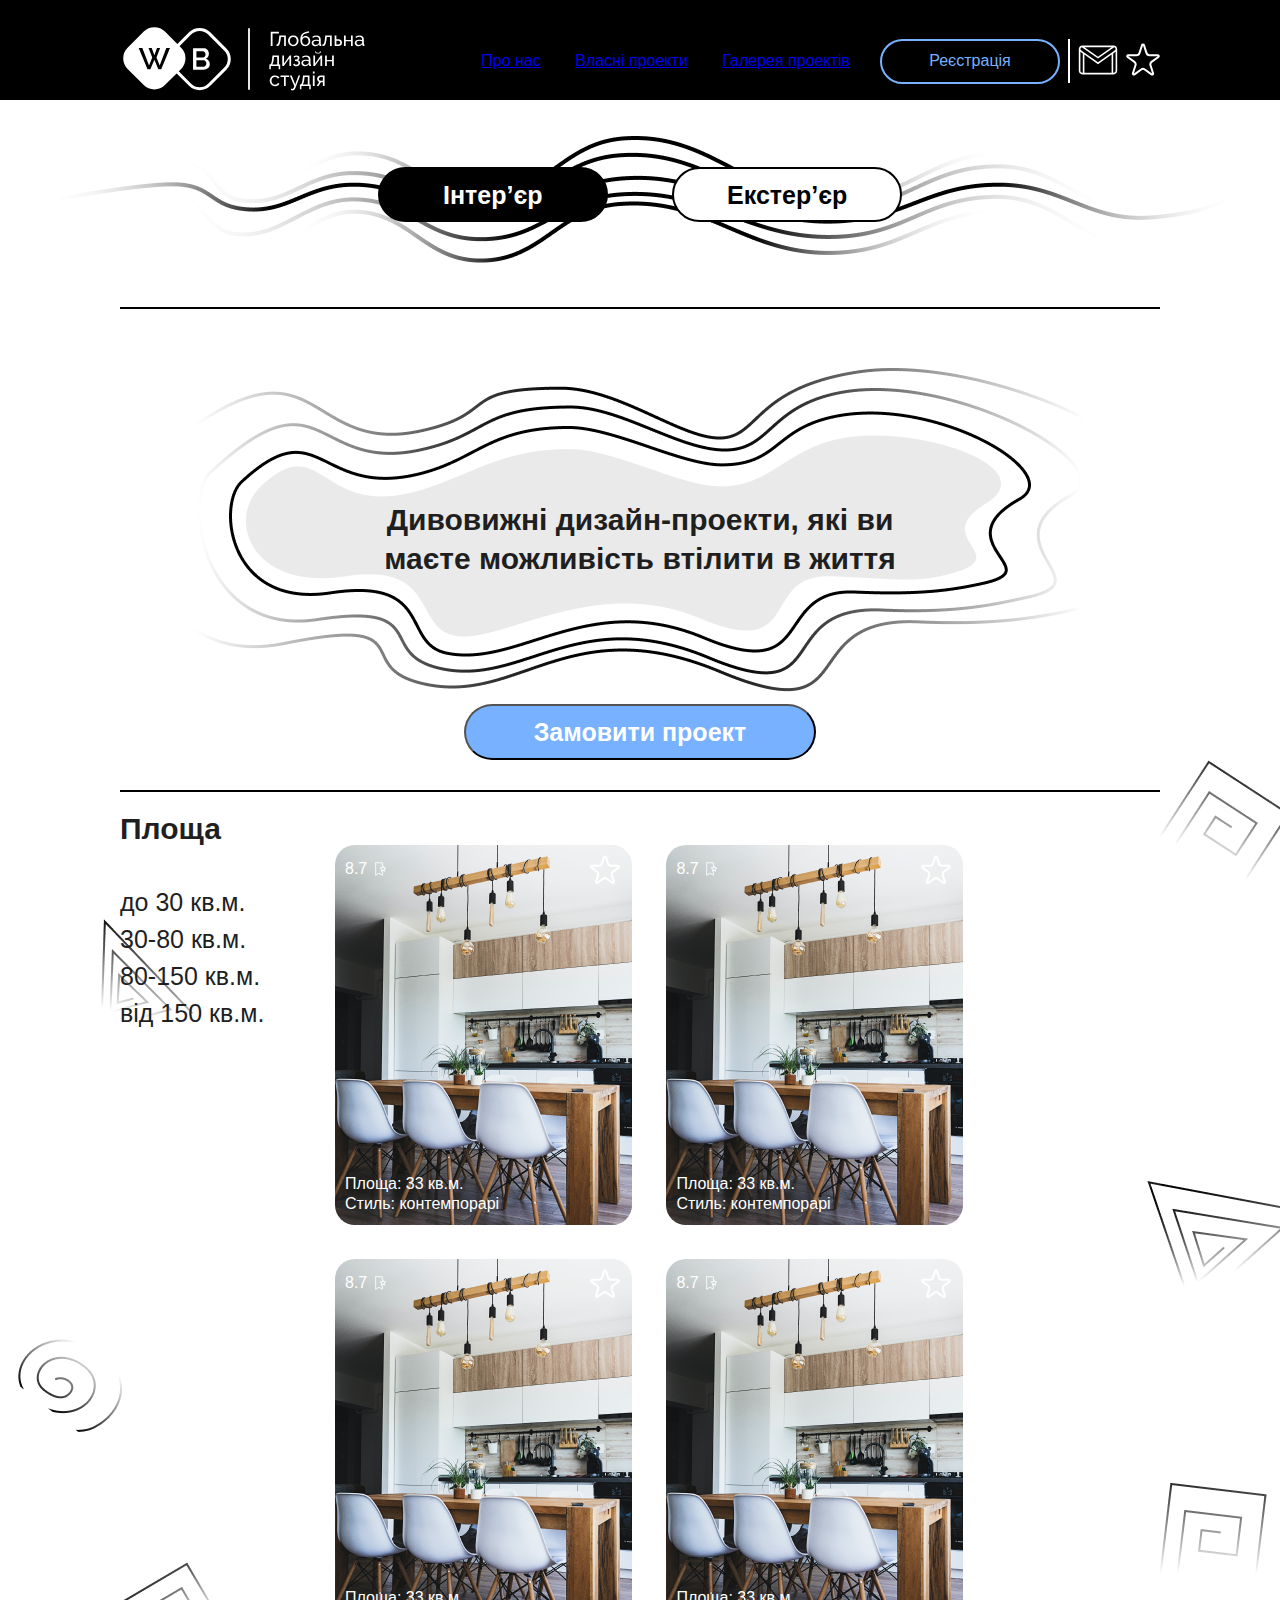
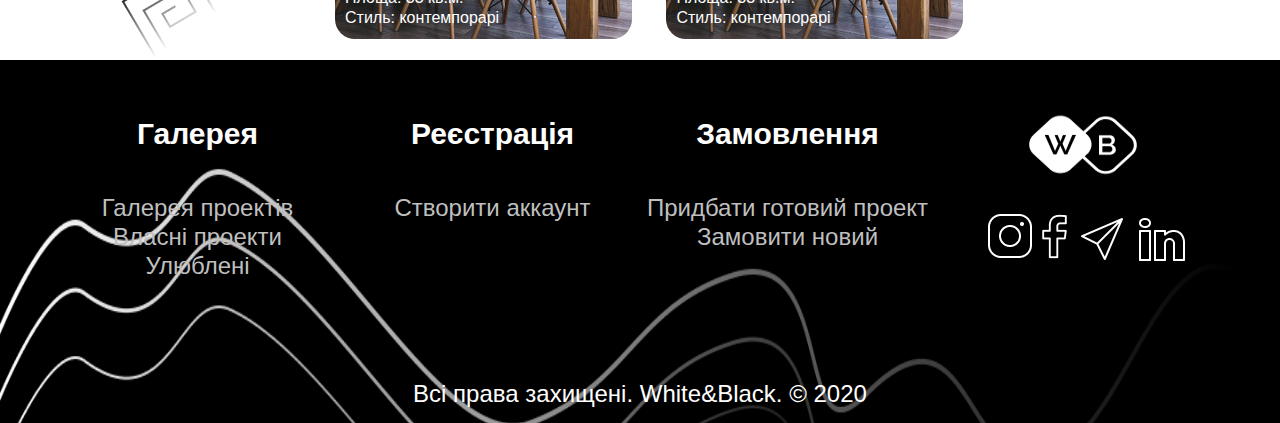
==== app/galerry.html @ f1ec6f48 "adding galerry and registration page" ====
<!DOCTYPE html>
<html lang="en">
<head>
  <meta charset="UTF-8">
  <meta name="viewport" content="width=device-width, initial-scale=1.0">
  <meta http-equiv="X-UA-Compatible" content="ie=edge">
  <title>PhotoVorot</title>
  <link href="https://fonts.googleapis.com/css?family=Fira+Sans:100,300,400,500,800&display=swap" rel="stylesheet">
  <link rel="stylesheet" href="css/style.min.css">
</head>
<body>

    
  <header class="header">

    
    <div class="header__logo">
      <svg width="263" height="76" viewBox="0 0 263 76" fill="none" xmlns="http://www.w3.org/2000/svg">
        <path d="M92.7915 43.1704C92.7915 44.0304 92.6115 44.8004 92.2515 45.4804C91.9115 46.1604 91.4415 46.7404 90.8415 47.2204C90.2615 47.6804 89.5715 48.0404 88.7715 48.3004C87.9715 48.5404 87.1215 48.6604 86.2215 48.6604H76.0515V27.3604H87.0315C87.7715 27.3604 88.4415 27.5204 89.0415 27.8404C89.6415 28.1604 90.1515 28.5804 90.5715 29.1004C90.9915 29.6004 91.3115 30.1804 91.5315 30.8404C91.7715 31.4804 91.8915 32.1304 91.8915 32.7904C91.8915 33.8304 91.6215 34.8104 91.0815 35.7304C90.5615 36.6304 89.8115 37.3004 88.8315 37.7404C90.0515 38.1004 91.0115 38.7604 91.7115 39.7204C92.4315 40.6604 92.7915 41.8104 92.7915 43.1704ZM89.3415 42.5404C89.3415 42.1004 89.2615 41.6804 89.1015 41.2804C88.9615 40.8804 88.7615 40.5304 88.5015 40.2304C88.2615 39.9304 87.9615 39.6904 87.6015 39.5104C87.2415 39.3304 86.8515 39.2404 86.4315 39.2404H79.4115V45.7504H86.2215C86.6615 45.7504 87.0715 45.6704 87.4515 45.5104C87.8315 45.3304 88.1615 45.1004 88.4415 44.8204C88.7215 44.5204 88.9415 44.1804 89.1015 43.8004C89.2615 43.4004 89.3415 42.9804 89.3415 42.5404ZM79.4115 30.2704V36.5404H85.5915C86.0115 36.5404 86.3915 36.4604 86.7315 36.3004C87.0915 36.1404 87.4015 35.9304 87.6615 35.6704C87.9415 35.3904 88.1515 35.0604 88.2915 34.6804C88.4515 34.3004 88.5315 33.8804 88.5315 33.4204C88.5315 32.5004 88.2715 31.7504 87.7515 31.1704C87.2315 30.5704 86.5715 30.2704 85.7715 30.2704H79.4115Z" fill="white"/>
        <path d="M56.9502 47.6572C51.6781 42.3852 51.6781 33.8374 56.9502 28.5654L73.0936 12.422C78.3657 7.1499 86.9134 7.14991 92.1855 12.422L108.329 28.5654C113.601 33.8374 113.601 42.3852 108.329 47.6572L92.1855 63.8006C86.9134 69.0727 78.3657 69.0727 73.0936 63.8006L56.9502 47.6572Z" stroke="white" stroke-width="3"/>
        <rect y="37.3566" width="52.8302" height="52.8302" rx="15" transform="rotate(-45 0 37.3566)" fill="white"/>
        <path d="M31.5547 27.0711H34.7347L37.3447 34.3011L39.9847 27.0711H43.1347L39.5047 36.5511L42.6847 44.3811L49.3147 26.9811H53.0047L44.2147 48.2811H41.3347L37.3747 38.7411L33.3847 48.2811H30.5047L21.7147 26.9811H25.3747L32.0347 44.3811L35.2147 36.5511L31.5547 27.0711Z" fill="black"/>
        <line opacity="0.9" x1="132" y1="68" x2="132" y2="8" stroke="white" stroke-width="2" stroke-linecap="round"/>
        <path d="M161.92 12.4H155.54V25H153.74V10.8H161.92V12.4ZM159.346 23.56C159.772 23.52 160.126 23.42 160.406 23.26C160.699 23.0867 160.939 22.7867 161.126 22.36C161.326 21.92 161.492 21.3133 161.626 20.54C161.759 19.7533 161.892 18.7333 162.026 17.48L162.346 14.56H168.846V25H167.126V15.94H163.966L163.666 18.2C163.479 19.56 163.279 20.68 163.066 21.56C162.866 22.4267 162.612 23.12 162.306 23.64C161.999 24.1467 161.632 24.5067 161.206 24.72C160.779 24.9333 160.259 25.06 159.646 25.1L159.346 23.56ZM176.281 25.2C175.494 25.2 174.774 25.0533 174.121 24.76C173.481 24.4667 172.927 24.0733 172.461 23.58C172.007 23.0867 171.654 22.5133 171.401 21.86C171.147 21.2067 171.021 20.52 171.021 19.8C171.021 19.0667 171.147 18.3733 171.401 17.72C171.667 17.0667 172.027 16.4933 172.481 16C172.947 15.5067 173.501 15.1133 174.141 14.82C174.794 14.5267 175.507 14.38 176.281 14.38C177.054 14.38 177.767 14.5267 178.421 14.82C179.074 15.1133 179.627 15.5067 180.081 16C180.547 16.4933 180.907 17.0667 181.161 17.72C181.427 18.3733 181.561 19.0667 181.561 19.8C181.561 20.52 181.434 21.2067 181.181 21.86C180.927 22.5133 180.567 23.0867 180.101 23.58C179.634 24.0733 179.074 24.4667 178.421 24.76C177.781 25.0533 177.067 25.2 176.281 25.2ZM172.821 19.82C172.821 20.3667 172.907 20.8733 173.081 21.34C173.267 21.8067 173.514 22.2133 173.821 22.56C174.141 22.9067 174.507 23.18 174.921 23.38C175.347 23.58 175.801 23.68 176.281 23.68C176.761 23.68 177.207 23.58 177.621 23.38C178.047 23.18 178.421 22.9067 178.741 22.56C179.061 22.2 179.307 21.7867 179.481 21.32C179.667 20.84 179.761 20.3267 179.761 19.78C179.761 19.2467 179.667 18.7467 179.481 18.28C179.307 17.8 179.061 17.3867 178.741 17.04C178.421 16.68 178.047 16.4 177.621 16.2C177.207 16 176.761 15.9 176.281 15.9C175.801 15.9 175.347 16.0067 174.921 16.22C174.507 16.42 174.141 16.7 173.821 17.06C173.514 17.4067 173.267 17.82 173.081 18.3C172.907 18.7667 172.821 19.2733 172.821 19.82ZM188.753 12.48C187.713 12.7467 186.893 13.2067 186.293 13.86C185.693 14.5133 185.3 15.4533 185.113 16.68C185.58 16.12 186.113 15.7 186.713 15.42C187.313 15.1267 187.96 14.98 188.653 14.98C189.32 14.98 189.933 15.1133 190.493 15.38C191.067 15.6333 191.56 15.9933 191.973 16.46C192.387 16.9267 192.707 17.48 192.933 18.12C193.173 18.7467 193.293 19.4267 193.293 20.16C193.293 20.9067 193.167 21.5933 192.913 22.22C192.673 22.8333 192.333 23.36 191.893 23.8C191.453 24.24 190.92 24.5867 190.293 24.84C189.68 25.08 188.993 25.2 188.233 25.2C186.633 25.2 185.42 24.64 184.593 23.52C183.767 22.4 183.353 20.7667 183.353 18.62C183.353 16.4467 183.8 14.74 184.693 13.5C185.6 12.2467 186.913 11.4067 188.633 10.98L191.933 10.18L192.253 11.62L188.753 12.48ZM185.153 20.04C185.153 20.5733 185.233 21.0667 185.393 21.52C185.553 21.9733 185.773 22.3667 186.053 22.7C186.347 23.0333 186.687 23.2933 187.073 23.48C187.473 23.6667 187.907 23.76 188.373 23.76C188.827 23.76 189.247 23.6733 189.633 23.5C190.02 23.3267 190.347 23.0867 190.613 22.78C190.893 22.46 191.107 22.08 191.253 21.64C191.413 21.2 191.493 20.72 191.493 20.2C191.493 19.6667 191.413 19.18 191.253 18.74C191.093 18.2867 190.873 17.9 190.593 17.58C190.313 17.26 189.973 17.0133 189.573 16.84C189.173 16.6667 188.733 16.58 188.253 16.58C187.787 16.58 187.36 16.6667 186.973 16.84C186.6 17 186.28 17.2333 186.013 17.54C185.747 17.8467 185.533 18.2133 185.373 18.64C185.227 19.0533 185.153 19.52 185.153 20.04ZM198.17 25.2C197.677 25.2 197.217 25.12 196.79 24.96C196.364 24.7867 195.99 24.5533 195.67 24.26C195.364 23.9667 195.117 23.6267 194.93 23.24C194.757 22.84 194.67 22.4067 194.67 21.94C194.67 21.46 194.777 21.0267 194.99 20.64C195.204 20.24 195.504 19.9 195.89 19.62C196.29 19.34 196.757 19.12 197.29 18.96C197.837 18.8 198.43 18.72 199.07 18.72C199.577 18.72 200.09 18.7667 200.61 18.86C201.13 18.9533 201.59 19.08 201.99 19.24V18.4C201.99 17.5467 201.75 16.88 201.27 16.4C200.79 15.9067 200.11 15.66 199.23 15.66C198.177 15.66 197.07 16.0667 195.91 16.88L195.33 15.74C196.677 14.8333 198.03 14.38 199.39 14.38C200.764 14.38 201.83 14.7467 202.59 15.48C203.364 16.2133 203.75 17.2467 203.75 18.58V22.84C203.75 23.2533 203.937 23.4667 204.31 23.48V25C204.124 25.0267 203.97 25.0467 203.85 25.06C203.73 25.0733 203.604 25.08 203.47 25.08C203.124 25.08 202.844 24.98 202.63 24.78C202.43 24.5667 202.31 24.3133 202.27 24.02L202.23 23.28C201.764 23.9067 201.17 24.3867 200.45 24.72C199.744 25.04 198.984 25.2 198.17 25.2ZM198.63 23.88C199.257 23.88 199.837 23.7667 200.37 23.54C200.917 23.3 201.33 22.9867 201.61 22.6C201.864 22.3467 201.99 22.0867 201.99 21.82V20.28C201.137 19.9467 200.25 19.78 199.33 19.78C198.45 19.78 197.73 19.9667 197.17 20.34C196.624 20.7133 196.35 21.2 196.35 21.8C196.35 22.0933 196.404 22.3667 196.51 22.62C196.63 22.8733 196.79 23.0933 196.99 23.28C197.204 23.4667 197.45 23.6133 197.73 23.72C198.01 23.8267 198.31 23.88 198.63 23.88ZM205.244 23.56C205.671 23.52 206.024 23.42 206.304 23.26C206.597 23.0867 206.837 22.7867 207.024 22.36C207.224 21.92 207.391 21.3133 207.524 20.54C207.657 19.7533 207.791 18.7333 207.924 17.48L208.244 14.56H214.744V25H213.024V15.94H209.864L209.564 18.2C209.377 19.56 209.177 20.68 208.964 21.56C208.764 22.4267 208.511 23.12 208.204 23.64C207.897 24.1467 207.531 24.5067 207.104 24.72C206.677 24.9333 206.157 25.06 205.544 25.1L205.244 23.56ZM217.659 14.56H219.379V18.16H221.359C221.813 18.16 222.253 18.2333 222.679 18.38C223.119 18.5133 223.506 18.7267 223.839 19.02C224.186 19.3 224.466 19.66 224.679 20.1C224.893 20.5267 224.999 21.0333 224.999 21.62C224.999 22.2067 224.893 22.7133 224.679 23.14C224.466 23.5667 224.186 23.92 223.839 24.2C223.506 24.4667 223.119 24.6667 222.679 24.8C222.239 24.9333 221.793 25 221.339 25H217.659V14.56ZM221.339 23.52C221.913 23.52 222.373 23.3667 222.719 23.06C223.079 22.74 223.259 22.26 223.259 21.62C223.259 20.9667 223.066 20.4733 222.679 20.14C222.306 19.8067 221.866 19.64 221.359 19.64H219.379V23.52H221.339ZM228.715 18.9H233.995V14.56H235.715V25H233.995V20.36H228.715V25H226.995V14.56H228.715V18.9ZM241.276 25.2C240.782 25.2 240.322 25.12 239.896 24.96C239.469 24.7867 239.096 24.5533 238.776 24.26C238.469 23.9667 238.222 23.6267 238.036 23.24C237.862 22.84 237.776 22.4067 237.776 21.94C237.776 21.46 237.882 21.0267 238.096 20.64C238.309 20.24 238.609 19.9 238.996 19.62C239.396 19.34 239.862 19.12 240.396 18.96C240.942 18.8 241.536 18.72 242.176 18.72C242.682 18.72 243.196 18.7667 243.716 18.86C244.236 18.9533 244.696 19.08 245.096 19.24V18.4C245.096 17.5467 244.856 16.88 244.376 16.4C243.896 15.9067 243.216 15.66 242.336 15.66C241.282 15.66 240.176 16.0667 239.016 16.88L238.436 15.74C239.782 14.8333 241.136 14.38 242.496 14.38C243.869 14.38 244.936 14.7467 245.696 15.48C246.469 16.2133 246.856 17.2467 246.856 18.58V22.84C246.856 23.2533 247.042 23.4667 247.416 23.48V25C247.229 25.0267 247.076 25.0467 246.956 25.06C246.836 25.0733 246.709 25.08 246.576 25.08C246.229 25.08 245.949 24.98 245.736 24.78C245.536 24.5667 245.416 24.3133 245.376 24.02L245.336 23.28C244.869 23.9067 244.276 24.3867 243.556 24.72C242.849 25.04 242.089 25.2 241.276 25.2ZM241.736 23.88C242.362 23.88 242.942 23.7667 243.476 23.54C244.022 23.3 244.436 22.9867 244.716 22.6C244.969 22.3467 245.096 22.0867 245.096 21.82V20.28C244.242 19.9467 243.356 19.78 242.436 19.78C241.556 19.78 240.836 19.9667 240.276 20.34C239.729 20.7133 239.456 21.2 239.456 21.8C239.456 22.0933 239.509 22.3667 239.616 22.62C239.736 22.8733 239.896 23.0933 240.096 23.28C240.309 23.4667 240.556 23.6133 240.836 23.72C241.116 23.8267 241.416 23.88 241.736 23.88ZM152.36 43.48H152.96C153.28 43.4 153.547 43.2533 153.76 43.04C153.987 42.8267 154.18 42.5 154.34 42.06C154.5 41.6067 154.64 41.0133 154.76 40.28C154.88 39.5333 155 38.6 155.12 37.48L155.44 34.56H161.94V43.48H163.18V48.28H161.66V45H153.82V48.28H152.36V43.48ZM160.22 43.48V35.94H157.06L156.76 38.2C156.573 39.64 156.36 40.78 156.12 41.62C155.893 42.4467 155.613 43.0667 155.28 43.48H160.22ZM167.016 42.52L172.696 34.56H174.116V45H172.396V37.2L166.816 45H165.296V34.56H167.016V42.52ZM176.434 35.64C177.207 34.8 178.2 34.38 179.414 34.38C180.334 34.38 181.074 34.6133 181.634 35.08C182.194 35.5333 182.474 36.1467 182.474 36.92C182.474 37.5333 182.307 38.0533 181.974 38.48C181.654 38.8933 181.214 39.1333 180.654 39.2C181.414 39.2933 182.007 39.5867 182.434 40.08C182.874 40.56 183.094 41.18 183.094 41.94C183.094 42.42 183 42.86 182.814 43.26C182.64 43.66 182.387 44.0067 182.054 44.3C181.72 44.58 181.32 44.8 180.854 44.96C180.4 45.12 179.894 45.2 179.334 45.2C178 45.2 176.927 44.6933 176.114 43.68L177.054 42.46C177.36 42.8867 177.7 43.2 178.074 43.4C178.447 43.5867 178.887 43.68 179.394 43.68C180.034 43.68 180.527 43.5333 180.874 43.24C181.22 42.9333 181.394 42.5 181.394 41.94C181.394 41.3 181.167 40.8133 180.714 40.48C180.26 40.1333 179.6 39.96 178.734 39.96H178.034V38.62H178.734C179.387 38.62 179.9 38.48 180.274 38.2C180.66 37.92 180.854 37.54 180.854 37.06C180.854 36.66 180.714 36.3467 180.434 36.12C180.154 35.88 179.774 35.76 179.294 35.76C178.6 35.76 177.934 36.0533 177.294 36.64L176.434 35.64ZM187.897 45.2C187.404 45.2 186.944 45.12 186.517 44.96C186.09 44.7867 185.717 44.5533 185.397 44.26C185.09 43.9667 184.844 43.6267 184.657 43.24C184.484 42.84 184.397 42.4067 184.397 41.94C184.397 41.46 184.504 41.0267 184.717 40.64C184.93 40.24 185.23 39.9 185.617 39.62C186.017 39.34 186.484 39.12 187.017 38.96C187.564 38.8 188.157 38.72 188.797 38.72C189.304 38.72 189.817 38.7667 190.337 38.86C190.857 38.9533 191.317 39.08 191.717 39.24V38.4C191.717 37.5467 191.477 36.88 190.997 36.4C190.517 35.9067 189.837 35.66 188.957 35.66C187.904 35.66 186.797 36.0667 185.637 36.88L185.057 35.74C186.404 34.8333 187.757 34.38 189.117 34.38C190.49 34.38 191.557 34.7467 192.317 35.48C193.09 36.2133 193.477 37.2467 193.477 38.58V42.84C193.477 43.2533 193.664 43.4667 194.037 43.48V45C193.85 45.0267 193.697 45.0467 193.577 45.06C193.457 45.0733 193.33 45.08 193.197 45.08C192.85 45.08 192.57 44.98 192.357 44.78C192.157 44.5667 192.037 44.3133 191.997 44.02L191.957 43.28C191.49 43.9067 190.897 44.3867 190.177 44.72C189.47 45.04 188.71 45.2 187.897 45.2ZM188.357 43.88C188.984 43.88 189.564 43.7667 190.097 43.54C190.644 43.3 191.057 42.9867 191.337 42.6C191.59 42.3467 191.717 42.0867 191.717 41.82V40.28C190.864 39.9467 189.977 39.78 189.057 39.78C188.177 39.78 187.457 39.9667 186.897 40.34C186.35 40.7133 186.077 41.2 186.077 41.8C186.077 42.0933 186.13 42.3667 186.237 42.62C186.357 42.8733 186.517 43.0933 186.717 43.28C186.93 43.4667 187.177 43.6133 187.457 43.72C187.737 43.8267 188.037 43.88 188.357 43.88ZM204.051 30.4C203.997 31.1467 203.697 31.7067 203.151 32.08C202.604 32.44 201.884 32.62 200.991 32.62C200.097 32.62 199.377 32.44 198.831 32.08C198.284 31.7067 197.984 31.1467 197.931 30.4H198.991C199.017 30.9467 199.204 31.3133 199.551 31.5C199.911 31.6733 200.391 31.76 200.991 31.76C201.591 31.76 202.064 31.6733 202.411 31.5C202.771 31.3133 202.964 30.9467 202.991 30.4H204.051ZM198.071 42.52L203.751 34.56H205.171V45H203.451V37.2L197.871 45H196.351V34.56H198.071V42.52ZM209.809 38.9H215.089V34.56H216.809V45H215.089V40.36H209.809V45H208.089V34.56H209.809V38.9ZM152.72 59.76C152.72 59.0267 152.847 58.3333 153.1 57.68C153.353 57.0267 153.713 56.46 154.18 55.98C154.647 55.4867 155.2 55.1 155.84 54.82C156.493 54.5267 157.22 54.38 158.02 54.38C159.06 54.38 159.953 54.6133 160.7 55.08C161.46 55.5333 162.033 56.1467 162.42 56.92L160.7 57.46C160.433 56.9667 160.06 56.5867 159.58 56.32C159.1 56.04 158.567 55.9 157.98 55.9C157.5 55.9 157.047 56 156.62 56.2C156.193 56.3867 155.827 56.6533 155.52 57C155.213 57.3467 154.967 57.7533 154.78 58.22C154.607 58.6867 154.52 59.2 154.52 59.76C154.52 60.3067 154.613 60.82 154.8 61.3C154.987 61.78 155.233 62.2 155.54 62.56C155.86 62.9067 156.227 63.18 156.64 63.38C157.067 63.58 157.52 63.68 158 63.68C158.307 63.68 158.607 63.64 158.9 63.56C159.207 63.4667 159.48 63.3467 159.72 63.2C159.973 63.0533 160.193 62.8867 160.38 62.7C160.567 62.5 160.7 62.2867 160.78 62.06L162.5 62.58C162.34 62.9667 162.113 63.32 161.82 63.64C161.54 63.96 161.207 64.2333 160.82 64.46C160.433 64.6867 160 64.8667 159.52 65C159.053 65.1333 158.56 65.2 158.04 65.2C157.253 65.2 156.533 65.0533 155.88 64.76C155.227 64.4667 154.667 64.0733 154.2 63.58C153.733 63.0867 153.367 62.5133 153.1 61.86C152.847 61.1933 152.72 60.4933 152.72 59.76ZM168.714 65H166.994V56.08H163.494V54.56H172.214V56.08H168.714V65ZM174.025 67.38C174.252 67.58 174.472 67.72 174.685 67.8C174.912 67.88 175.145 67.92 175.385 67.92C175.732 67.92 176.058 67.7067 176.365 67.28C176.672 66.8533 176.978 66.0933 177.285 65L172.865 54.56H174.685L178.245 63.42L181.485 54.56H183.165L178.605 66.44C178.378 67.0267 178.152 67.5133 177.925 67.9C177.712 68.2867 177.478 68.5933 177.225 68.82C176.985 69.06 176.725 69.2267 176.445 69.32C176.165 69.4133 175.858 69.46 175.525 69.46C175.178 69.46 174.885 69.42 174.645 69.34C174.418 69.26 174.212 69.12 174.025 68.92V67.38ZM182.926 63.48H183.526C183.846 63.4 184.113 63.2533 184.326 63.04C184.553 62.8267 184.746 62.5 184.906 62.06C185.066 61.6067 185.206 61.0133 185.326 60.28C185.446 59.5333 185.566 58.6 185.686 57.48L186.006 54.56H192.506V63.48H193.746V68.28H192.226V65H184.386V68.28H182.926V63.48ZM190.786 63.48V55.94H187.626L187.326 58.2C187.14 59.64 186.926 60.78 186.686 61.62C186.46 62.4467 186.18 63.0667 185.846 63.48H190.786ZM195.862 65V54.56H197.622V65H195.862ZM195.862 52.6V50.4H197.622V52.6H195.862ZM202.19 60.92C201.603 60.7067 201.117 60.3533 200.73 59.86C200.343 59.3667 200.15 58.72 200.15 57.92C200.15 57.4267 200.237 56.9733 200.41 56.56C200.597 56.1467 200.85 55.7933 201.17 55.5C201.49 55.1933 201.863 54.96 202.29 54.8C202.717 54.64 203.183 54.56 203.69 54.56H207.59V65H205.87V61.22H203.89L201.61 65H199.61L202.19 60.92ZM205.87 59.7V56.08H203.79C203.563 56.08 203.337 56.12 203.11 56.2C202.883 56.28 202.677 56.4 202.49 56.56C202.317 56.72 202.17 56.9133 202.05 57.14C201.943 57.3667 201.89 57.6267 201.89 57.92C201.89 58.48 202.07 58.92 202.43 59.24C202.79 59.5467 203.21 59.7 203.69 59.7H205.87Z" fill="white"/>
        </svg>  
    </div>

    <div class="header__links">

      <ul class="header__links-ul">
        <a class="header__links-li" href='index.html'>Про нас</a>
        <a class="header__links-li" href='registration.html'>Власні проекти</a>
        <a class="header__links-li" href='galerry.html'>Галерея проектів</a>
      </ul>

      <button class="header__links-button">Реєстрація</button>

      <div class="header__links-splash"></div>

      <div class="header__links-send">
        <svg width="40" height="30" viewBox="0 0 40 30" fill="none" xmlns="http://www.w3.org/2000/svg">
          <path d="M4.39999 0.600006C2.42499 0.600006 0.809363 2.21251 0.799988 4.18751C0.799988 4.18751 0.799988 4.19063 0.799988 4.19376C0.799988 4.19688 0.799988 4.19688 0.799988 4.20001V25.8C0.799988 27.7781 2.42186 29.4 4.39999 29.4H35.6C37.5781 29.4 39.2 27.7781 39.2 25.8V4.20001C39.2 4.19688 39.2 4.19688 39.2 4.19376C39.2 4.19063 39.2 4.18751 39.2 4.18751C39.1906 2.21251 37.575 0.600006 35.6 0.600006H4.39999ZM6.48124 2.20001H33.5219L20 11.625L6.48124 2.20001ZM3.81874 2.29376L20 13.575L36.1844 2.29376C37.0031 2.54063 37.5937 3.28438 37.6 4.19063C37.5969 4.35938 37.425 4.69688 37.175 4.96876C36.9219 5.24376 36.675 5.41563 36.675 5.41563L36.6719 5.42188L20 17.2219L3.32811 5.42188L3.32499 5.41563C3.32499 5.41563 3.07811 5.24376 2.82499 4.96876C2.57499 4.69688 2.40311 4.35938 2.39999 4.19063C2.40624 3.28438 2.99686 2.54063 3.81874 2.29376ZM2.39999 6.72188L2.40624 6.72813L2.41249 6.73126V6.73438L4.79999 8.42188V27.8H4.39999C3.28749 27.8 2.39999 26.9125 2.39999 25.8V6.72188ZM37.6 6.72188V25.8C37.6 26.9125 36.7125 27.8 35.6 27.8H35.2V8.42188L37.5875 6.73438V6.73126L37.6 6.72188ZM6.39999 9.55313L20 19.1781L33.6 9.55313V27.8H6.39999V9.55313Z" fill="white"/>
          </svg>          
      </div>
      <div class="header__links-star">
        <svg width="34" height="33" viewBox="0 0 34 33" fill="none" xmlns="http://www.w3.org/2000/svg">
          <path d="M16.0489 2.16311C16.3483 1.24181 17.6517 1.2418 17.9511 2.16312L20.5392 10.1287C20.9408 11.3647 22.0927 12.2016 23.3924 12.2016H31.7679C32.7366 12.2016 33.1394 13.4412 32.3557 14.0106L25.5798 18.9336C24.5283 19.6976 24.0883 21.0517 24.4899 22.2877L27.0781 30.2533C27.3775 31.1746 26.323 31.9407 25.5393 31.3713L18.7634 26.4483C17.7119 25.6844 16.2881 25.6844 15.2366 26.4483L8.46073 31.3713C7.67702 31.9407 6.62254 31.1746 6.92189 30.2533L9.51006 22.2877C9.91168 21.0517 9.47171 19.6976 8.42025 18.9336L1.64433 14.0106C0.860627 13.4412 1.26339 12.2016 2.23212 12.2016H10.6076C11.9073 12.2016 13.0592 11.3647 13.4608 10.1287L16.0489 2.16311Z" stroke="white" stroke-width="2"/>
          </svg>
          
      </div>
    </div>

  </header>

<div class="main asd">

    <div class="buttons">

        <div class="buttons-cover">
            <button class="buttons-inter">Інтер’єр</button>

            <button class="buttons-exter">Екстер’єр</button>

            <div class="buttons-cover__border"></div>
        </div>
    </div>

    <div class="title">
        <div class="title-cover">
            <div class="title-cover-text">Дивовижні дизайн-проекти, які ви маєте можливість втілити в життя</div>
        </div>
        <button class="title-button">Замовити проект</button>

        <div class="title-border"></div>
    </div>

    <div class="galerry__view">

        <div class="galerry__view-filtres">

            <div class="galerry__view-filtres-title">Площа</div>

            <div class="galerry__view-filtres-items">
                <div class="galerry__view-filtres-items-item"> до 30 кв.м.</div>
                <div class="galerry__view-filtres-items-item">30-80 кв.м.</div>
                <div class="galerry__view-filtres-items-item">80-150 кв.м.</div>
                <div class="galerry__view-filtres-items-item">вiд 150 кв.м.</div>
            </div>
        </div>


        <div class="galerry__view-projects">
            <div class="galerry__view-projects__items">

                <div class="galerry__view-projects-item">

                    <div class="item-star">8.7</div>
                    <div class="item-save"><svg width="11" height="14" viewBox="0 0 11 14" fill="none" xmlns="http://www.w3.org/2000/svg">
                        <path d="M0.639985 0.559998C0.484673 0.559998 0.359985 0.685779 0.359985 0.839998V13.16C0.359985 13.2606 0.413579 13.3525 0.501079 13.4028C0.587485 13.4531 0.694673 13.452 0.781079 13.4017L3.99999 11.5248L7.21889 13.4017C7.26264 13.4269 7.31077 13.44 7.35999 13.44C7.40811 13.44 7.45624 13.428 7.49889 13.4028C7.58639 13.3525 7.63999 13.2606 7.63999 13.16V9.28703L7.07999 9.64468V12.6722L4.14108 10.9583C4.09733 10.9331 4.0492 10.92 3.99999 10.92C3.95077 10.92 3.90264 10.9331 3.85889 10.9583L0.919985 12.6722V1.12H7.07999V3.69687L7.17733 3.44312L7.26155 3.3589C7.3228 3.29765 7.45733 3.18172 7.64108 3.11281V0.839998C7.64108 0.685779 7.5153 0.559998 7.36108 0.559998H0.639985ZM7.93749 3.61484C7.82592 3.61484 7.71327 3.69906 7.65749 3.75484L6.98483 5.51906L5.10905 5.63062C4.99749 5.63062 4.88592 5.71484 4.85749 5.8264C4.82905 5.93906 4.85749 6.07906 4.96905 6.13484L6.39749 7.31062L5.92061 9.13062C5.89327 9.24328 5.94905 9.38328 6.03327 9.43906C6.08905 9.4675 6.14483 9.49484 6.20061 9.49484C6.25749 9.49484 6.31436 9.4675 6.36905 9.43906L7.93749 8.43062L9.50483 9.4664C9.58905 9.55062 9.72905 9.52328 9.81327 9.4664C9.92483 9.38328 9.95327 9.27062 9.92483 9.15906L9.44905 7.33906L10.9048 6.16328C10.989 6.07906 11.0175 5.9664 10.989 5.85484C10.9617 5.74328 10.849 5.65906 10.7375 5.65906L8.86061 5.5464L8.18905 3.78328C8.1617 3.69906 8.04905 3.61484 7.93749 3.61484ZM7.93749 4.67906L8.38483 5.93906C8.4417 6.02328 8.52592 6.1064 8.63749 6.1064L9.9817 6.19062L8.94483 7.03062C8.8617 7.0875 8.83327 7.19906 8.8617 7.31062L9.19748 8.59906L8.07749 7.87062C8.04905 7.84328 7.99327 7.81484 7.93749 7.81484C7.8817 7.81484 7.82592 7.84328 7.77014 7.84328L6.65014 8.57062L6.98592 7.28328C7.01327 7.19906 6.98592 7.05906 6.9017 7.00328L5.86592 6.16328L7.21014 6.1064C7.3217 6.07906 7.40592 6.02328 7.4617 5.91062L7.93749 4.67906Z" fill="white" stroke="white" stroke-width="0.3" stroke-linecap="round"/>
                        </svg>
                        </div>

                    <div class="item-favourite">
                        <svg width="30" height="29" viewBox="0 0 30 29" fill="none" xmlns="http://www.w3.org/2000/svg">
                            <path d="M14.0489 2.16312C14.3483 1.24181 15.6517 1.24181 15.9511 2.16312L18.0902 8.74671C18.4918 9.98278 19.6437 10.8197 20.9434 10.8197H27.8658C28.8345 10.8197 29.2373 12.0593 28.4535 12.6287L22.8532 16.6976C21.8018 17.4615 21.3618 18.8156 21.7634 20.0517L23.9025 26.6353C24.2019 27.5566 23.1474 28.3227 22.3637 27.7533L16.7634 23.6844C15.7119 22.9205 14.2881 22.9205 13.2366 23.6844L7.6363 27.7533C6.85259 28.3227 5.79811 27.5566 6.09746 26.6353L8.2366 20.0517C8.63823 18.8156 8.19825 17.4615 7.14679 16.6976L1.54645 12.6287C0.762739 12.0593 1.16551 10.8197 2.13424 10.8197H9.05664C10.3563 10.8197 11.5082 9.98278 11.9098 8.74671L14.0489 2.16312Z" stroke="white" stroke-width="2"/>
                            </svg>
                            
                    </div>

                    <div class="item-square">Площа: 33 кв.м.</div>
                    <div class="item-style">Стиль: контемпорарі</div>
                    <img src="./img/galerry/project-photo-1.png" alt="">

                </div>

                <div class="galerry__view-projects-item">

                    <div class="item-star">8.7</div>
                    <div class="item-save"><svg width="11" height="14" viewBox="0 0 11 14" fill="none" xmlns="http://www.w3.org/2000/svg">
                        <path d="M0.639985 0.559998C0.484673 0.559998 0.359985 0.685779 0.359985 0.839998V13.16C0.359985 13.2606 0.413579 13.3525 0.501079 13.4028C0.587485 13.4531 0.694673 13.452 0.781079 13.4017L3.99999 11.5248L7.21889 13.4017C7.26264 13.4269 7.31077 13.44 7.35999 13.44C7.40811 13.44 7.45624 13.428 7.49889 13.4028C7.58639 13.3525 7.63999 13.2606 7.63999 13.16V9.28703L7.07999 9.64468V12.6722L4.14108 10.9583C4.09733 10.9331 4.0492 10.92 3.99999 10.92C3.95077 10.92 3.90264 10.9331 3.85889 10.9583L0.919985 12.6722V1.12H7.07999V3.69687L7.17733 3.44312L7.26155 3.3589C7.3228 3.29765 7.45733 3.18172 7.64108 3.11281V0.839998C7.64108 0.685779 7.5153 0.559998 7.36108 0.559998H0.639985ZM7.93749 3.61484C7.82592 3.61484 7.71327 3.69906 7.65749 3.75484L6.98483 5.51906L5.10905 5.63062C4.99749 5.63062 4.88592 5.71484 4.85749 5.8264C4.82905 5.93906 4.85749 6.07906 4.96905 6.13484L6.39749 7.31062L5.92061 9.13062C5.89327 9.24328 5.94905 9.38328 6.03327 9.43906C6.08905 9.4675 6.14483 9.49484 6.20061 9.49484C6.25749 9.49484 6.31436 9.4675 6.36905 9.43906L7.93749 8.43062L9.50483 9.4664C9.58905 9.55062 9.72905 9.52328 9.81327 9.4664C9.92483 9.38328 9.95327 9.27062 9.92483 9.15906L9.44905 7.33906L10.9048 6.16328C10.989 6.07906 11.0175 5.9664 10.989 5.85484C10.9617 5.74328 10.849 5.65906 10.7375 5.65906L8.86061 5.5464L8.18905 3.78328C8.1617 3.69906 8.04905 3.61484 7.93749 3.61484ZM7.93749 4.67906L8.38483 5.93906C8.4417 6.02328 8.52592 6.1064 8.63749 6.1064L9.9817 6.19062L8.94483 7.03062C8.8617 7.0875 8.83327 7.19906 8.8617 7.31062L9.19748 8.59906L8.07749 7.87062C8.04905 7.84328 7.99327 7.81484 7.93749 7.81484C7.8817 7.81484 7.82592 7.84328 7.77014 7.84328L6.65014 8.57062L6.98592 7.28328C7.01327 7.19906 6.98592 7.05906 6.9017 7.00328L5.86592 6.16328L7.21014 6.1064C7.3217 6.07906 7.40592 6.02328 7.4617 5.91062L7.93749 4.67906Z" fill="white" stroke="white" stroke-width="0.3" stroke-linecap="round"/>
                        </svg>
                        </div>

                    <div class="item-favourite">
                        <svg width="30" height="29" viewBox="0 0 30 29" fill="none" xmlns="http://www.w3.org/2000/svg">
                            <path d="M14.0489 2.16312C14.3483 1.24181 15.6517 1.24181 15.9511 2.16312L18.0902 8.74671C18.4918 9.98278 19.6437 10.8197 20.9434 10.8197H27.8658C28.8345 10.8197 29.2373 12.0593 28.4535 12.6287L22.8532 16.6976C21.8018 17.4615 21.3618 18.8156 21.7634 20.0517L23.9025 26.6353C24.2019 27.5566 23.1474 28.3227 22.3637 27.7533L16.7634 23.6844C15.7119 22.9205 14.2881 22.9205 13.2366 23.6844L7.6363 27.7533C6.85259 28.3227 5.79811 27.5566 6.09746 26.6353L8.2366 20.0517C8.63823 18.8156 8.19825 17.4615 7.14679 16.6976L1.54645 12.6287C0.762739 12.0593 1.16551 10.8197 2.13424 10.8197H9.05664C10.3563 10.8197 11.5082 9.98278 11.9098 8.74671L14.0489 2.16312Z" stroke="white" stroke-width="2"/>
                            </svg>
                            
                    </div>

                    <div class="item-square">Площа: 33 кв.м.</div>
                    <div class="item-style">Стиль: контемпорарі</div>
                    <img src="./img/galerry/project-photo-1.png" alt="">

                </div>

                <div class="galerry__view-projects-item">

                    <div class="item-star">8.7</div>
                    <div class="item-save"><svg width="11" height="14" viewBox="0 0 11 14" fill="none" xmlns="http://www.w3.org/2000/svg">
                        <path d="M0.639985 0.559998C0.484673 0.559998 0.359985 0.685779 0.359985 0.839998V13.16C0.359985 13.2606 0.413579 13.3525 0.501079 13.4028C0.587485 13.4531 0.694673 13.452 0.781079 13.4017L3.99999 11.5248L7.21889 13.4017C7.26264 13.4269 7.31077 13.44 7.35999 13.44C7.40811 13.44 7.45624 13.428 7.49889 13.4028C7.58639 13.3525 7.63999 13.2606 7.63999 13.16V9.28703L7.07999 9.64468V12.6722L4.14108 10.9583C4.09733 10.9331 4.0492 10.92 3.99999 10.92C3.95077 10.92 3.90264 10.9331 3.85889 10.9583L0.919985 12.6722V1.12H7.07999V3.69687L7.17733 3.44312L7.26155 3.3589C7.3228 3.29765 7.45733 3.18172 7.64108 3.11281V0.839998C7.64108 0.685779 7.5153 0.559998 7.36108 0.559998H0.639985ZM7.93749 3.61484C7.82592 3.61484 7.71327 3.69906 7.65749 3.75484L6.98483 5.51906L5.10905 5.63062C4.99749 5.63062 4.88592 5.71484 4.85749 5.8264C4.82905 5.93906 4.85749 6.07906 4.96905 6.13484L6.39749 7.31062L5.92061 9.13062C5.89327 9.24328 5.94905 9.38328 6.03327 9.43906C6.08905 9.4675 6.14483 9.49484 6.20061 9.49484C6.25749 9.49484 6.31436 9.4675 6.36905 9.43906L7.93749 8.43062L9.50483 9.4664C9.58905 9.55062 9.72905 9.52328 9.81327 9.4664C9.92483 9.38328 9.95327 9.27062 9.92483 9.15906L9.44905 7.33906L10.9048 6.16328C10.989 6.07906 11.0175 5.9664 10.989 5.85484C10.9617 5.74328 10.849 5.65906 10.7375 5.65906L8.86061 5.5464L8.18905 3.78328C8.1617 3.69906 8.04905 3.61484 7.93749 3.61484ZM7.93749 4.67906L8.38483 5.93906C8.4417 6.02328 8.52592 6.1064 8.63749 6.1064L9.9817 6.19062L8.94483 7.03062C8.8617 7.0875 8.83327 7.19906 8.8617 7.31062L9.19748 8.59906L8.07749 7.87062C8.04905 7.84328 7.99327 7.81484 7.93749 7.81484C7.8817 7.81484 7.82592 7.84328 7.77014 7.84328L6.65014 8.57062L6.98592 7.28328C7.01327 7.19906 6.98592 7.05906 6.9017 7.00328L5.86592 6.16328L7.21014 6.1064C7.3217 6.07906 7.40592 6.02328 7.4617 5.91062L7.93749 4.67906Z" fill="white" stroke="white" stroke-width="0.3" stroke-linecap="round"/>
                        </svg>
                        </div>

                    <div class="item-favourite">
                        <svg width="30" height="29" viewBox="0 0 30 29" fill="none" xmlns="http://www.w3.org/2000/svg">
                            <path d="M14.0489 2.16312C14.3483 1.24181 15.6517 1.24181 15.9511 2.16312L18.0902 8.74671C18.4918 9.98278 19.6437 10.8197 20.9434 10.8197H27.8658C28.8345 10.8197 29.2373 12.0593 28.4535 12.6287L22.8532 16.6976C21.8018 17.4615 21.3618 18.8156 21.7634 20.0517L23.9025 26.6353C24.2019 27.5566 23.1474 28.3227 22.3637 27.7533L16.7634 23.6844C15.7119 22.9205 14.2881 22.9205 13.2366 23.6844L7.6363 27.7533C6.85259 28.3227 5.79811 27.5566 6.09746 26.6353L8.2366 20.0517C8.63823 18.8156 8.19825 17.4615 7.14679 16.6976L1.54645 12.6287C0.762739 12.0593 1.16551 10.8197 2.13424 10.8197H9.05664C10.3563 10.8197 11.5082 9.98278 11.9098 8.74671L14.0489 2.16312Z" stroke="white" stroke-width="2"/>
                            </svg>
                            
                    </div>

                    <div class="item-square">Площа: 33 кв.м.</div>
                    <div class="item-style">Стиль: контемпорарі</div>
                    <img src="./img/galerry/project-photo-1.png" alt="">

                </div>

                <div class="galerry__view-projects-item">

                    <div class="item-star">8.7</div>
                    <div class="item-save"><svg width="11" height="14" viewBox="0 0 11 14" fill="none" xmlns="http://www.w3.org/2000/svg">
                        <path d="M0.639985 0.559998C0.484673 0.559998 0.359985 0.685779 0.359985 0.839998V13.16C0.359985 13.2606 0.413579 13.3525 0.501079 13.4028C0.587485 13.4531 0.694673 13.452 0.781079 13.4017L3.99999 11.5248L7.21889 13.4017C7.26264 13.4269 7.31077 13.44 7.35999 13.44C7.40811 13.44 7.45624 13.428 7.49889 13.4028C7.58639 13.3525 7.63999 13.2606 7.63999 13.16V9.28703L7.07999 9.64468V12.6722L4.14108 10.9583C4.09733 10.9331 4.0492 10.92 3.99999 10.92C3.95077 10.92 3.90264 10.9331 3.85889 10.9583L0.919985 12.6722V1.12H7.07999V3.69687L7.17733 3.44312L7.26155 3.3589C7.3228 3.29765 7.45733 3.18172 7.64108 3.11281V0.839998C7.64108 0.685779 7.5153 0.559998 7.36108 0.559998H0.639985ZM7.93749 3.61484C7.82592 3.61484 7.71327 3.69906 7.65749 3.75484L6.98483 5.51906L5.10905 5.63062C4.99749 5.63062 4.88592 5.71484 4.85749 5.8264C4.82905 5.93906 4.85749 6.07906 4.96905 6.13484L6.39749 7.31062L5.92061 9.13062C5.89327 9.24328 5.94905 9.38328 6.03327 9.43906C6.08905 9.4675 6.14483 9.49484 6.20061 9.49484C6.25749 9.49484 6.31436 9.4675 6.36905 9.43906L7.93749 8.43062L9.50483 9.4664C9.58905 9.55062 9.72905 9.52328 9.81327 9.4664C9.92483 9.38328 9.95327 9.27062 9.92483 9.15906L9.44905 7.33906L10.9048 6.16328C10.989 6.07906 11.0175 5.9664 10.989 5.85484C10.9617 5.74328 10.849 5.65906 10.7375 5.65906L8.86061 5.5464L8.18905 3.78328C8.1617 3.69906 8.04905 3.61484 7.93749 3.61484ZM7.93749 4.67906L8.38483 5.93906C8.4417 6.02328 8.52592 6.1064 8.63749 6.1064L9.9817 6.19062L8.94483 7.03062C8.8617 7.0875 8.83327 7.19906 8.8617 7.31062L9.19748 8.59906L8.07749 7.87062C8.04905 7.84328 7.99327 7.81484 7.93749 7.81484C7.8817 7.81484 7.82592 7.84328 7.77014 7.84328L6.65014 8.57062L6.98592 7.28328C7.01327 7.19906 6.98592 7.05906 6.9017 7.00328L5.86592 6.16328L7.21014 6.1064C7.3217 6.07906 7.40592 6.02328 7.4617 5.91062L7.93749 4.67906Z" fill="white" stroke="white" stroke-width="0.3" stroke-linecap="round"/>
                        </svg>
                        </div>

                    <div class="item-favourite">
                        <svg width="30" height="29" viewBox="0 0 30 29" fill="none" xmlns="http://www.w3.org/2000/svg">
                            <path d="M14.0489 2.16312C14.3483 1.24181 15.6517 1.24181 15.9511 2.16312L18.0902 8.74671C18.4918 9.98278 19.6437 10.8197 20.9434 10.8197H27.8658C28.8345 10.8197 29.2373 12.0593 28.4535 12.6287L22.8532 16.6976C21.8018 17.4615 21.3618 18.8156 21.7634 20.0517L23.9025 26.6353C24.2019 27.5566 23.1474 28.3227 22.3637 27.7533L16.7634 23.6844C15.7119 22.9205 14.2881 22.9205 13.2366 23.6844L7.6363 27.7533C6.85259 28.3227 5.79811 27.5566 6.09746 26.6353L8.2366 20.0517C8.63823 18.8156 8.19825 17.4615 7.14679 16.6976L1.54645 12.6287C0.762739 12.0593 1.16551 10.8197 2.13424 10.8197H9.05664C10.3563 10.8197 11.5082 9.98278 11.9098 8.74671L14.0489 2.16312Z" stroke="white" stroke-width="2"/>
                            </svg>
                            
                    </div>

                    <div class="item-square">Площа: 33 кв.м.</div>
                    <div class="item-style">Стиль: контемпорарі</div>
                    <img src="./img/galerry/project-photo-1.png" alt="">

                </div>

            </div>
        </div>

    </div>


</div>





















<footer class="footer galerryfooter">


    <div class="footer__galerry">
      <div class="footer__galerry-text">Галерея</div>
      <div class="footer__galerry-suptext">
        <div class="footer__galerry-suptext__item">Галерея проектів</div>
        <div class="footer__galerry-suptext__item">Власні проекти</div>
        <div class="footer__galerry-suptext__item">Улюблені</div>
      </div>
    </div>

    <div class="footer__registration">
      <div class="footer__registration-text">Реєстрація</div>
      <div class="footer__registration-suptext">
        <div class="footer__registration-suptext-item">Створити аккаунт</div>
      </div>
    </div>

    <div class="footer__ordering">
      <div class="footer__ordering-text">Замовлення</div>
      <div class="footer__ordering-suptext">
        <div class="footer__ordering-suptext__item">Придбати готовий проект</div>
        <div class="footer__ordering-suptext__item">Замовити новий</div>

      </div>
    </div>

    <div class="footer__links">
      <div class="footer__links-logo">
        <a href="#">
          <img src="./img/footer-logo.png" alt="">
        </a>
      </div>
      <div class="footer__links-list">
        <div class="footer__links-list__items"><a href="#"><img src="./img/inst.png" alt=""></a></div>
        <div class="footer__links-list__items"><a href="#"><img src="./img/facebook.png" alt=""></a></div>
        <div class="footer__links-list__items"><a href="#"><img src="./img/telegram.png" alt=""></a></div>
        <div class="footer__links-list__items"><a href="#"><img src="./img/linkedin.png" alt=""></a></div>
      </div>
    
    </div>


  <div class="footer__text">
    <div class="footer__text-title">Всі права захищені. White&Black. © 2020</div>
  </div>

</footer>


  <script src="https://ajax.googleapis.com/ajax/libs/jquery/3.4.1/jquery.min.js"></script>
  <script src="js/libs.min.js"></script>
  <script src="js/main.js"></script>
</body>
</html>
---- app/css/style.min.css ----
/*! normalize.css v8.0.1 | MIT License | github.com/necolas/normalize.css */html{line-height:1.15;-webkit-text-size-adjust:100%}body{margin:0}main{display:block}h1{font-size:2em;margin:0.67em 0}hr{-webkit-box-sizing:content-box;box-sizing:content-box;height:0;overflow:visible}pre{font-family:monospace, monospace;font-size:1em}a{background-color:transparent}abbr[title]{border-bottom:none;text-decoration:underline;-webkit-text-decoration:underline dotted;text-decoration:underline dotted}b,strong{font-weight:bolder}code,kbd,samp{font-family:monospace, monospace;font-size:1em}small{font-size:80%}sub,sup{font-size:75%;line-height:0;position:relative;vertical-align:baseline}sub{bottom:-0.25em}sup{top:-0.5em}img{border-style:none}button,input,optgroup,select,textarea{font-family:inherit;font-size:100%;line-height:1.15;margin:0}button,input{overflow:visible}button,select{text-transform:none}button,[type="button"],[type="reset"],[type="submit"]{-webkit-appearance:button}button::-moz-focus-inner,[type="button"]::-moz-focus-inner,[type="reset"]::-moz-focus-inner,[type="submit"]::-moz-focus-inner{border-style:none;padding:0}button:-moz-focusring,[type="button"]:-moz-focusring,[type="reset"]:-moz-focusring,[type="submit"]:-moz-focusring{outline:1px dotted ButtonText}fieldset{padding:0.35em 0.75em 0.625em}legend{-webkit-box-sizing:border-box;box-sizing:border-box;color:inherit;display:table;max-width:100%;padding:0;white-space:normal}progress{vertical-align:baseline}textarea{overflow:auto}[type="checkbox"],[type="radio"]{-webkit-box-sizing:border-box;box-sizing:border-box;padding:0}[type="number"]::-webkit-inner-spin-button,[type="number"]::-webkit-outer-spin-button{height:auto}[type="search"]{-webkit-appearance:textfield;outline-offset:-2px}[type="search"]::-webkit-search-decoration{-webkit-appearance:none}::-webkit-file-upload-button{-webkit-appearance:button;font:inherit}details{display:block}summary{display:list-item}template{display:none}[hidden]{display:none}.slick-slider{position:relative;display:block;-webkit-box-sizing:border-box;box-sizing:border-box;-webkit-user-select:none;-moz-user-select:none;-ms-user-select:none;user-select:none;-webkit-touch-callout:none;-khtml-user-select:none;-ms-touch-action:pan-y;touch-action:pan-y;-webkit-tap-highlight-color:transparent}.slick-list{position:relative;display:block;overflow:hidden;margin:0;padding:0}.slick-list:focus{outline:none}.slick-list.dragging{cursor:pointer;cursor:hand}.slick-slider .slick-track,.slick-slider .slick-list{-webkit-transform:translate3d(0, 0, 0);-ms-transform:translate3d(0, 0, 0);transform:translate3d(0, 0, 0)}.slick-track{position:relative;top:0;left:0;display:block;margin-left:auto;margin-right:auto}.slick-track:before,.slick-track:after{display:table;content:''}.slick-track:after{clear:both}.slick-loading .slick-track{visibility:hidden}.slick-slide{display:none;float:left;height:100%;min-height:1px}[dir='rtl'] .slick-slide{float:right}.slick-slide img{display:block}.slick-slide.slick-loading img{display:none}.slick-slide.dragging img{pointer-events:none}.slick-initialized .slick-slide{display:block}.slick-loading .slick-slide{visibility:hidden}.slick-vertical .slick-slide{display:block;height:auto;border:1px solid transparent}.slick-arrow.slick-hidden{display:none}@font-face{font-family:Montserrat, sans-serif;src:url("https://fonts.googleapis.com/css2?family=Montserrat:wght@500&display=swap")}html{-webkit-box-sizing:border-box;box-sizing:border-box}*,*::before,*::after{-webkit-box-sizing:inherit;box-sizing:inherit}body{font-family:'Montserrat', sans-serif;font-weight:500;font-size:16px;background-color:#000;color:#fff}ul,li{margin:0;padding:0;text-decoration:none;border:none}button{cursor:pointer}.header{position:relative;height:100px;display:-webkit-box;display:-ms-flexbox;display:flex}.header__logo{margin-top:21px;margin-left:117px}.header__links{display:-webkit-inline-box;display:-ms-inline-flexbox;display:inline-flex;position:absolute;right:120px}.header__links-li{padding-right:30px;display:inline}.header__links-li:hover{color:#77b1ff;border-bottom:2px solid #77b1ff}.header__links-ul{margin-top:52px}.header__links-button{width:180px;height:45px;border:2px solid #77b1ff;border-radius:40px;color:#77b1ff;background-color:rgba(119,177,255,0);margin-top:39px}.header__links-splash{height:44px;width:2px;background-color:#fff;margin-top:39px;margin-left:8px;margin-right:8px}.header__links-send{margin-top:45px}.header__links-star{margin-top:43px;margin-left:8px}.info{display:-webkit-box;display:-ms-flexbox;display:flex;width:100%;height:700px;background-image:url(../img/info-background.png);background-repeat:no-repeat}.info-arrow{position:absolute;top:458px;right:465px}.text{display:block;position:absolute;right:122px;margin-top:95px}.info-h2{padding-right:0;width:611px;height:92px;font-style:normal;font-weight:bold;font-size:35px;line-height:131.4%}.info-p{margin-top:45px;width:414px;height:96px;font-style:normal;font-weight:500;font-size:24px;line-height:120.9%;opacity:0.6}.in-account{height:600px}.main-title{float:right;margin-right:180px}.main-title__text{position:relative;z-index:100;width:228px;height:96px;font-style:normal;font-weight:bold;font-size:30px;line-height:158.9%;display:-webkit-box;display:-ms-flexbox;display:flex;-webkit-box-align:center;-ms-flex-align:center;align-items:center;text-align:center;color:#000000}.main-title__str{display:-webkit-box;display:-ms-flexbox;display:flex;position:relative;z-index:100;-webkit-box-align:center;-ms-flex-align:center;align-items:center;margin-left:100px;margin-top:20px}.main-image img{position:absolute;width:300px;height:300px;margin-top:-220px;margin-bottom:100px;right:170px}.account-btn{width:69px;height:69px;margin-left:180px;z-index:100;background-color:rgba(119,177,255,0);border:none}.account-img img{margin-left:240px;margin-top:-100px}.account{display:none;grid-template:"aa bb";grid-template-columns:1fr 1fr;height:600px}.account__info-title{grid-area:aa}.account__info-title img{margin-top:-320px}.account__info-title-text{padding-left:130px;position:relative;z-index:100;font-style:normal;font-weight:bold;font-size:35px;line-height:158.9%}.account__info-title-button{margin-left:130px;margin-top:117px;width:181px;height:44px;position:relative;z-index:100;background:#77B1FF;border:2px solid #77B1FF;-webkit-box-sizing:border-box;box-sizing:border-box;border-radius:40px;font-style:normal;font-weight:600;font-size:20px;line-height:24px;color:#fff}.account__info-advntgs{grid-area:bb;background-image:url(./../img/account-advntgs-bg.svg);background-repeat:no-repeat;margin-right:0}.account__info-advntgs-title{padding-left:100px;font-style:normal;font-weight:600;font-size:30px;line-height:158.9%;color:#FFFFFF}.account__info-advntgs-list{margin-top:60px;margin-left:100px}.account__info-advntgs-list__item-text{padding-bottom:120px;width:464px;height:58px;font-style:normal;font-weight:500;font-size:24px;line-height:120.9%;display:-webkit-box;display:-ms-flexbox;display:flex;-webkit-box-align:center;-ms-flex-align:center;align-items:center;color:#BFBFBF}.galerry-btn{float:right;width:69px;height:69px;margin-right:230px;margin-top:-100px;background-color:rgba(119,177,255,0);border:none}.in-galerry{height:600px}.galerry-title__image img{position:absolute;width:300px;height:300px;margin-top:-220px;margin-bottom:100px;left:20px}.galerry-title{margin-top:30px;margin-left:123px}.galerry-title__text{width:228px;height:96px;font-style:normal;font-weight:bold;font-size:30px;line-height:158.9%;display:-webkit-box;display:-ms-flexbox;display:flex;-webkit-box-align:center;-ms-flex-align:center;align-items:center;text-align:center;color:#000000;position:relative;z-index:100}.galerry-title__str{display:-webkit-box;display:-ms-flexbox;display:flex;-webkit-box-align:center;-ms-flex-align:center;align-items:center;width:50px;height:40px;margin-left:30px;-webkit-transform:rotate(180deg);-ms-transform:rotate(180deg);transform:rotate(180deg);position:relative;z-index:100}.galerry-img img{margin-left:840px;margin-top:-300px}.galerry{display:none;grid-template:"aa bb";grid-template-columns:1fr 1fr;height:800px;margin-top:10px}.galerry__info-title{grid-area:aa}.galerry__info-title-text{padding-left:130px;font-style:normal;font-weight:bold;font-size:35px;line-height:158.9%}.galerry__info-title-button{margin-left:130px;margin-top:117px;width:181px;height:44px;background:#77B1FF;border:2px solid #77B1FF;-webkit-box-sizing:border-box;box-sizing:border-box;border-radius:40px;font-style:normal;font-weight:600;font-size:20px;line-height:24px;color:#fff}.galerry__info-advntgs{grid-area:bb;background-image:url(./../img/account-advntgs-bg.svg);background-repeat:no-repeat;margin-right:0}.galerry__info-advntgs-title{padding-left:100px;font-style:normal;font-weight:600;font-size:30px;line-height:158.9%;color:#FFFFFF}.galerry__info-advntgs-list{margin-top:90px;margin-left:100px}.galerry__info-advntgs-list__item-text{padding-bottom:120px;width:464px;height:58px;font-style:normal;font-weight:500;font-size:24px;line-height:120.9%;display:-webkit-box;display:-ms-flexbox;display:flex;-webkit-box-align:center;-ms-flex-align:center;align-items:center;color:#BFBFBF}.in-service{height:300px}.service-title{float:right;margin-right:180px}.service-title__text{position:relative;z-index:100;width:225px;height:96px;font-style:normal;font-weight:bold;font-size:30px;line-height:158.9%;display:-webkit-box;display:-ms-flexbox;display:flex;-webkit-box-align:center;-ms-flex-align:center;align-items:center;text-align:center;color:#000000}.service-title__str{display:-webkit-box;display:-ms-flexbox;display:flex;position:relative;z-index:100;-webkit-box-align:center;-ms-flex-align:center;align-items:center;margin-left:100px;margin-top:20px}.service-image img{position:absolute;width:300px;height:300px;margin-top:-220px;margin-bottom:100px;right:170px}.service-btn{width:69px;height:69px;margin-left:180px;z-index:100;background-color:rgba(119,177,255,0);border:none}.service-img img{margin-left:360px;margin-top:-350px}.service-img-2 img{margin-left:760px;margin-top:-400px}.service{display:none;grid-template:"aa bb";grid-template-columns:1fr 1fr;height:600px}.service__info-title{grid-area:aa}.service__info-title img{margin-top:-300px}.service__info-title-text{padding-left:130px;position:relative;z-index:100;font-style:normal;font-weight:bold;font-size:35px;line-height:158.9%}.service__info-title-button{margin-left:130px;margin-top:117px;width:222px;height:44px;background:#77B1FF;border:2px solid #77B1FF;-webkit-box-sizing:border-box;box-sizing:border-box;border-radius:40px;position:relative;z-index:100;font-style:normal;font-weight:600;font-size:20px;line-height:24px;color:#fff}.service__info-advntgs{grid-area:bb;background-image:url(./../img/account-advntgs-bg.svg);background-repeat:no-repeat;margin-right:0}.service__info-advntgs-title{padding-left:100px;font-style:normal;font-weight:600;font-size:30px;line-height:158.9%;color:#FFFFFF}.service__info-advntgs-list{margin-top:80px;margin-left:100px}.service__info-advntgs-list__item-text{padding-bottom:120px;width:464px;height:58px;font-style:normal;font-weight:500;font-size:24px;line-height:120.9%;display:-webkit-box;display:-ms-flexbox;display:flex;-webkit-box-align:center;-ms-flex-align:center;align-items:center;color:#BFBFBF}.footer{display:grid;grid-template:"fg fr fo fl" "ff ff ff ff";grid-template-columns:1fr 1fr 1fr 1fr;padding-left:50px;padding-right:50px;background-image:url(../img/footer-bg.png);background-repeat:no-repeat;background-size:100% 1000px}.footer__galerry{grid-area:fg;text-align:center}.footer__galerry-text{font-style:normal;font-weight:bold;font-size:30px;line-height:158.9%;-webkit-box-align:center;-ms-flex-align:center;align-items:center}.footer__galerry-suptext{padding-top:36px}.footer__galerry-suptext__item{font-style:normal;font-weight:500;font-size:24px;line-height:29px;color:#BFBFBF}.footer__registration{grid-area:fr;text-align:center}.footer__registration-text{font-style:normal;font-weight:bold;font-size:30px;line-height:158.9%;-webkit-box-align:center;-ms-flex-align:center;align-items:center}.footer__registration-suptext{padding-top:36px}.footer__registration-suptext-item{font-style:normal;font-weight:500;font-size:24px;line-height:29px;color:#BFBFBF}.footer__ordering{grid-area:fo;text-align:center}.footer__ordering-text{font-style:normal;font-weight:bold;font-size:30px;line-height:158.9%;-webkit-box-align:center;-ms-flex-align:center;align-items:center}.footer__ordering-suptext{padding-top:36px}.footer__ordering-suptext__item{font-style:normal;font-weight:500;font-size:24px;line-height:29px;color:#BFBFBF}.footer__links{grid-area:fl;text-align:center}.footer__links-logo{padding-bottom:30px}.footer__links-logo a img{width:120px;height:70px}.footer__text{grid-area:ff;padding-top:100px;font-style:normal;font-size:24px;text-align:center;color:#FFFFFF;margin-bottom:15px}.footer__links-list{display:-webkit-inline-box;display:-ms-inline-flexbox;display:inline-flex;-ms-flex-pack:distribute;justify-content:space-around}.footer__links-list__items{padding-left:10px;-webkit-box-pack:justify;-ms-flex-pack:justify;justify-content:space-between}.asd{background-color:#fff}.buttons{height:200px;background-image:url(./../img/galerry/buttons-bg.png);background-repeat:no-repeat;background-position:center;text-align:center}.buttons-cover{padding-top:67px}.buttons-cover__border{height:2px;background-color:#000000;margin-top:85px;margin-right:120px;margin-left:120px}.buttons-inter{margin-right:30px;width:230px;height:55px;background:#000000;border:2px solid #000000;-webkit-box-sizing:border-box;box-sizing:border-box;border-radius:40px;font-style:normal;font-weight:600;font-size:25px;line-height:30px;color:#FFFFFF}.buttons-exter{margin-left:30px;width:230px;height:55px;background:#ffffff;border:2px solid #000000;-webkit-box-sizing:border-box;box-sizing:border-box;border-radius:40px;font-style:normal;font-weight:600;font-size:25px;line-height:30px;color:#000000}.title{height:460px;background-image:url(./../img/galerry/title-bg.png);background-repeat:no-repeat;background-position:center;text-align:center}.title-cover-text{position:relative;font-style:normal;font-weight:bold;font-size:30px;line-height:131.4%;padding-left:30%;padding-right:30%;padding-top:200px;color:#1F1F1F}.title-button{margin-top:125px;width:352px;height:56px;background:#77B1FF;border-radius:40px;font-style:normal;font-weight:600;font-size:25px;line-height:30px;text-align:center;color:#FFFFFF}.title-border{height:2px;background-color:#000000;margin-top:30px;margin-right:120px;margin-left:120px}.galerry__view{display:grid;grid-template:"aa bb";grid-template-columns:1fr 3fr;min-height:100vh;background-image:url(./../img/galerry/projects-bg.png)}.galerry__view-filtres{grid-area:aa;margin-left:120px;margin-top:50px}.galerry__view-filtres-title{width:111px;height:37px;font-style:normal;font-weight:600;font-size:30px;line-height:37px;color:#1F1F1F}.galerry__view-filtres-items{margin-top:40px}.galerry__view-filtres-items-item{font-style:normal;font-weight:500;font-size:25px;line-height:30px;color:#1F1F1F;padding-bottom:7px;cursor:pointer}.galerry__view-filtres-items-item:hover{color:#77b1ff;border-bottom:1px solid #77b1ff}.galerry__view-projects{grid-area:bb;margin-right:120px;margin-top:50px}.galerry__view-projects__items{display:inline-block;margin-top:20px}.galerry__view-projects-item{display:inline-block;border-radius:20px;margin:15px 15px 15px 15px}.galerry__view-projects-item img{border-radius:20px}.item-star{position:absolute;z-index:100;margin-top:15px;margin-left:10px}.item-save{position:absolute;z-index:100;margin-top:17px;margin-left:40px}.item-favourite{position:absolute;z-index:100;margin-top:10px;margin-left:255px}.item-square{position:absolute;z-index:100;margin-top:330px;margin-left:10px}.item-style{position:absolute;z-index:100;margin-top:350px;margin-left:10px}.galerryfooter{margin-top:50px}.registration{background-color:#fff;height:1200px}.back .arrow{position:absolute;margin-left:120px;margin-top:25px}.back-text{position:absolute;margin-left:200px;margin-top:25px;font-style:normal;font-weight:bold;font-size:30px;line-height:131.4%;display:-webkit-box;display:-ms-flexbox;display:flex;-webkit-box-align:center;-ms-flex-align:center;align-items:center;color:#1F1F1F}.back-brdr{border-bottom:2px solid #000;margin-left:120px;margin-right:120px;padding-top:90px}.form{display:grid;grid-template:"aa aa" "bb cc" "dd dd" "ee ee" "ff ff" "gg gg";margin-left:300px;margin-right:300px;margin-top:200px;margin-bottom:150px}.form-title{grid-area:aa;border-bottom:1px solid #000;font-style:normal;font-weight:600;font-size:30px;line-height:131.4%;color:#1F1F1F}.form-name{grid-area:bb;display:-webkit-inline-box;display:-ms-inline-flexbox;display:inline-flex;border-bottom:1px solid #000;margin-right:70px}.form-name-text{font-style:normal;font-weight:500;font-size:24px;line-height:131.4%;color:#1F1F1F;margin-top:30px}.form-name-input{width:300px;height:30px;margin-top:30px;border:none}.form-phone{grid-area:cc;display:-webkit-inline-box;display:-ms-inline-flexbox;display:inline-flex;border-bottom:1px solid #000}.form-phone-text{font-style:normal;font-weight:500;font-size:24px;line-height:131.4%;color:#1F1F1F;margin-top:30px}.form-phone-input{width:300px;height:30px;margin-top:30px;border:none}.form-mail{grid-area:dd;display:-webkit-inline-box;display:-ms-inline-flexbox;display:inline-flex;border-bottom:1px solid #000}.form-mail-text{font-style:normal;font-weight:500;font-size:24px;line-height:131.4%;color:#1F1F1F;margin-top:24px}.form-mail-input{width:600px;height:30px;margin-top:24px;border:none}.form-description{grid-area:ee}.form-description-text{font-style:normal;font-weight:500;font-size:24px;line-height:131.4%;color:#1F1F1F;margin-top:66px}.form-description-brdr{border-bottom:1px solid #000}.form-description-input{width:100%;height:200px;margin-top:24px;border:2px solid #1F1F1F;border-radius:15px}.form-plan{grid-area:ff}.form-plan-text{font-style:normal;font-weight:500;font-size:24px;line-height:131.4%;color:#1F1F1F;margin-top:30px}.form-plan-brdr{border-bottom:2px solid #1F1F1F;width:373px}.form-plan-input{width:408px;height:98px;border:2px solid #000000;border-radius:15px;margin-top:30px}.form-plan-alert{margin-top:20px;font-style:normal;font-weight:500;font-size:24px;line-height:131.4%;color:#1F1F1F}.form-button{grid-area:gg;text-align:center;margin-top:50px}.form-button button{font-style:normal;font-weight:500;font-size:24px;line-height:131.4%;color:#77b1ff;width:205px;height:50px;border:2px solid #77b1ff;border-radius:40px}.footerreg{margin-top:30px}
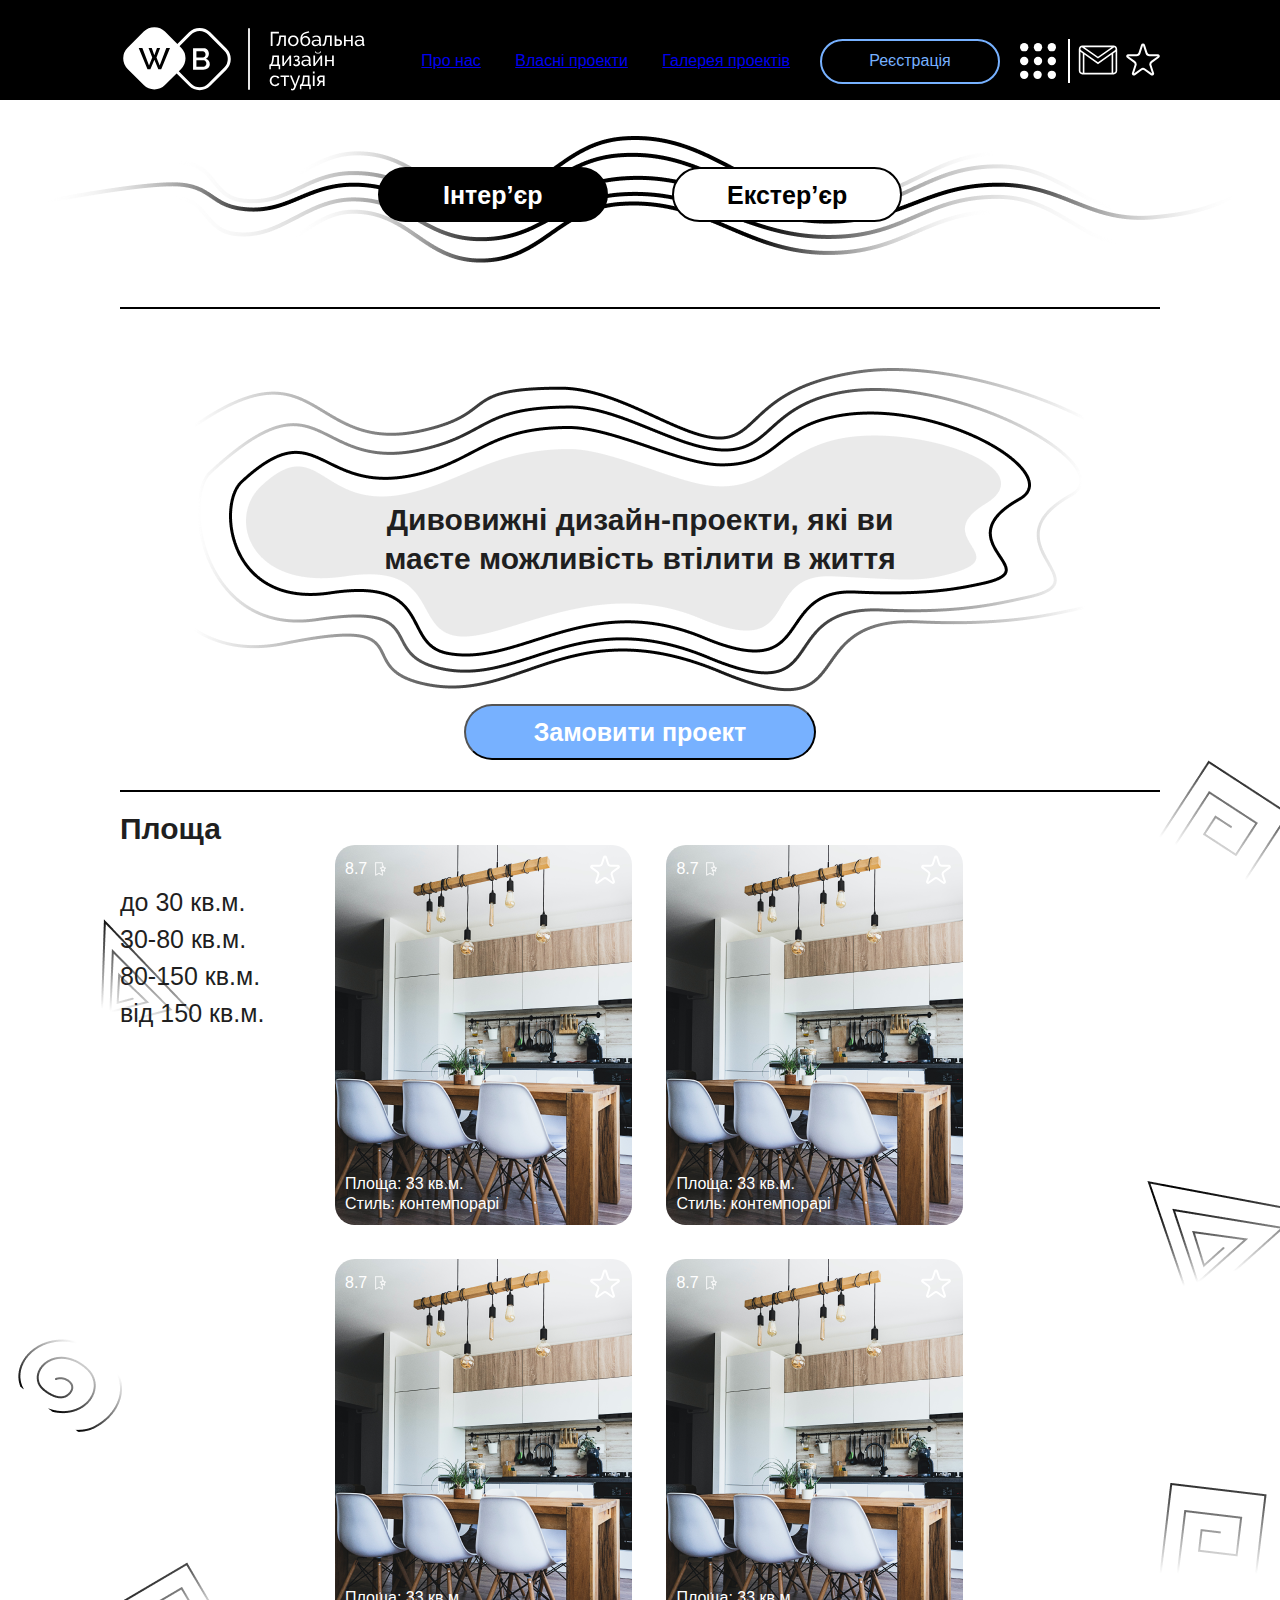
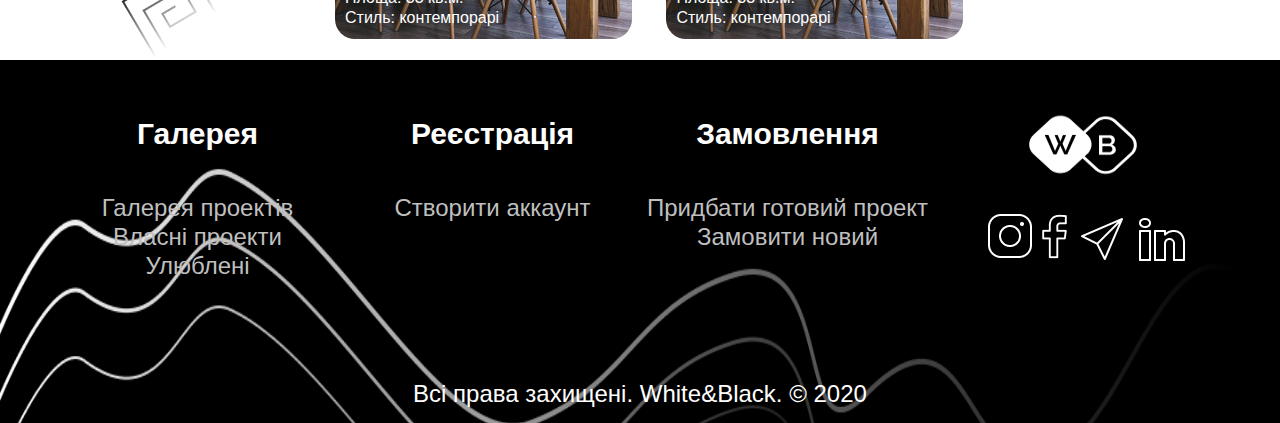
==== commit 59feb1c2: "adding adaptive for others(tablet)" ====
--- a/app/galerry.html
+++ b/app/galerry.html
@@ -35,6 +35,8 @@
 
       <button class="header__links-button">Реєстрація</button>
 
+      <button class="burger"></button>
+      
       <div class="header__links-splash"></div>
 
       <div class="header__links-send">
--- a/app/css/style.min.css
+++ b/app/css/style.min.css
@@ -1,7 +1,12 @@
-/*! normalize.css v8.0.1 | MIT License | github.com/necolas/normalize.css */html{line-height:1.15;-webkit-text-size-adjust:100%}body{margin:0}main{display:block}h1{font-size:2em;margin:0.67em 0}hr{-webkit-box-sizing:content-box;box-sizing:content-box;height:0;overflow:visible}pre{font-family:monospace, monospace;font-size:1em}a{background-color:transparent}abbr[title]{border-bottom:none;text-decoration:underline;-webkit-text-decoration:underline dotted;text-decoration:underline dotted}b,strong{font-weight:bolder}code,kbd,samp{font-family:monospace, monospace;font-size:1em}small{font-size:80%}sub,sup{font-size:75%;line-height:0;position:relative;vertical-align:baseline}sub{bottom:-0.25em}sup{top:-0.5em}img{border-style:none}button,input,optgroup,select,textarea{font-family:inherit;font-size:100%;line-height:1.15;margin:0}button,input{overflow:visible}button,select{text-transform:none}button,[type="button"],[type="reset"],[type="submit"]{-webkit-appearance:button}button::-moz-focus-inner,[type="button"]::-moz-focus-inner,[type="reset"]::-moz-focus-inner,[type="submit"]::-moz-focus-inner{border-style:none;padding:0}button:-moz-focusring,[type="button"]:-moz-focusring,[type="reset"]:-moz-focusring,[type="submit"]:-moz-focusring{outline:1px dotted ButtonText}fieldset{padding:0.35em 0.75em 0.625em}legend{-webkit-box-sizing:border-box;box-sizing:border-box;color:inherit;display:table;max-width:100%;padding:0;white-space:normal}progress{vertical-align:baseline}textarea{overflow:auto}[type="checkbox"],[type="radio"]{-webkit-box-sizing:border-box;box-sizing:border-box;padding:0}[type="number"]::-webkit-inner-spin-button,[type="number"]::-webkit-outer-spin-button{height:auto}[type="search"]{-webkit-appearance:textfield;outline-offset:-2px}[type="search"]::-webkit-search-decoration{-webkit-appearance:none}::-webkit-file-upload-button{-webkit-appearance:button;font:inherit}details{display:block}summary{display:list-item}template{display:none}[hidden]{display:none}.slick-slider{position:relative;display:block;-webkit-box-sizing:border-box;box-sizing:border-box;-webkit-user-select:none;-moz-user-select:none;-ms-user-select:none;user-select:none;-webkit-touch-callout:none;-khtml-user-select:none;-ms-touch-action:pan-y;touch-action:pan-y;-webkit-tap-highlight-color:transparent}.slick-list{position:relative;display:block;overflow:hidden;margin:0;padding:0}.slick-list:focus{outline:none}.slick-list.dragging{cursor:pointer;cursor:hand}.slick-slider .slick-track,.slick-slider .slick-list{-webkit-transform:translate3d(0, 0, 0);-ms-transform:translate3d(0, 0, 0);transform:translate3d(0, 0, 0)}.slick-track{position:relative;top:0;left:0;display:block;margin-left:auto;margin-right:auto}.slick-track:before,.slick-track:after{display:table;content:''}.slick-track:after{clear:both}.slick-loading .slick-track{visibility:hidden}.slick-slide{display:none;float:left;height:100%;min-height:1px}[dir='rtl'] .slick-slide{float:right}.slick-slide img{display:block}.slick-slide.slick-loading img{display:none}.slick-slide.dragging img{pointer-events:none}.slick-initialized .slick-slide{display:block}.slick-loading .slick-slide{visibility:hidden}.slick-vertical .slick-slide{display:block;height:auto;border:1px solid transparent}.slick-arrow.slick-hidden{display:none}@font-face{font-family:Montserrat, sans-serif;src:url("https://fonts.googleapis.com/css2?family=Montserrat:wght@500&display=swap")}html{-webkit-box-sizing:border-box;box-sizing:border-box}*,*::before,*::after{-webkit-box-sizing:inherit;box-sizing:inherit}body{font-family:'Montserrat', sans-serif;font-weight:500;font-size:16px;background-color:#000;color:#fff}ul,li{margin:0;padding:0;text-decoration:none;border:none}button{cursor:pointer}.header{position:relative;height:100px;display:-webkit-box;display:-ms-flexbox;display:flex}.header__logo{margin-top:21px;margin-left:117px}.header__links{display:-webkit-inline-box;display:-ms-inline-flexbox;display:inline-flex;position:absolute;right:120px}.header__links-li{padding-right:30px;display:inline}.header__links-li:hover{color:#77b1ff;border-bottom:2px solid #77b1ff}.header__links-ul{margin-top:52px}.header__links-button{width:180px;height:45px;border:2px solid #77b1ff;border-radius:40px;color:#77b1ff;background-color:rgba(119,177,255,0);margin-top:39px}.header__links-splash{height:44px;width:2px;background-color:#fff;margin-top:39px;margin-left:8px;margin-right:8px}.header__links-send{margin-top:45px}.header__links-star{margin-top:43px;margin-left:8px}.info{display:-webkit-box;display:-ms-flexbox;display:flex;width:100%;height:700px;background-image:url(../img/info-background.png);background-repeat:no-repeat}.info-arrow{position:absolute;top:458px;right:465px}.text{display:block;position:absolute;right:122px;margin-top:95px}.info-h2{padding-right:0;width:611px;height:92px;font-style:normal;font-weight:bold;font-size:35px;line-height:131.4%}.info-p{margin-top:45px;width:414px;height:96px;font-style:normal;font-weight:500;font-size:24px;line-height:120.9%;opacity:0.6}.in-account{height:600px}.main-title{float:right;margin-right:180px}.main-title__text{position:relative;z-index:100;width:228px;height:96px;font-style:normal;font-weight:bold;font-size:30px;line-height:158.9%;display:-webkit-box;display:-ms-flexbox;display:flex;-webkit-box-align:center;-ms-flex-align:center;align-items:center;text-align:center;color:#000000}.main-title__str{display:-webkit-box;display:-ms-flexbox;display:flex;position:relative;z-index:100;-webkit-box-align:center;-ms-flex-align:center;align-items:center;margin-left:100px;margin-top:20px}.main-image img{position:absolute;width:300px;height:300px;margin-top:-220px;margin-bottom:100px;right:170px}.account-btn{width:69px;height:69px;margin-left:180px;z-index:100;background-color:rgba(119,177,255,0);border:none}.account-img img{margin-left:240px;margin-top:-100px}.account{display:none;grid-template:"aa bb";grid-template-columns:1fr 1fr;height:600px}.account__info-title{grid-area:aa}.account__info-title img{margin-top:-320px}.account__info-title-text{padding-left:130px;position:relative;z-index:100;font-style:normal;font-weight:bold;font-size:35px;line-height:158.9%}.account__info-title-button{margin-left:130px;margin-top:117px;width:181px;height:44px;position:relative;z-index:100;background:#77B1FF;border:2px solid #77B1FF;-webkit-box-sizing:border-box;box-sizing:border-box;border-radius:40px;font-style:normal;font-weight:600;font-size:20px;line-height:24px;color:#fff}.account__info-advntgs{grid-area:bb;background-image:url(./../img/account-advntgs-bg.svg);background-repeat:no-repeat;margin-right:0}.account__info-advntgs-title{padding-left:100px;font-style:normal;font-weight:600;font-size:30px;line-height:158.9%;color:#FFFFFF}.account__info-advntgs-list{margin-top:60px;margin-left:100px}.account__info-advntgs-list__item-text{padding-bottom:120px;width:464px;height:58px;font-style:normal;font-weight:500;font-size:24px;line-height:120.9%;display:-webkit-box;display:-ms-flexbox;display:flex;-webkit-box-align:center;-ms-flex-align:center;align-items:center;color:#BFBFBF}.galerry-btn{float:right;width:69px;height:69px;margin-right:230px;margin-top:-100px;background-color:rgba(119,177,255,0);border:none}.in-galerry{height:600px}.galerry-title__image img{position:absolute;width:300px;height:300px;margin-top:-220px;margin-bottom:100px;left:20px}.galerry-title{margin-top:30px;margin-left:123px}.galerry-title__text{width:228px;height:96px;font-style:normal;font-weight:bold;font-size:30px;line-height:158.9%;display:-webkit-box;display:-ms-flexbox;display:flex;-webkit-box-align:center;-ms-flex-align:center;align-items:center;text-align:center;color:#000000;position:relative;z-index:100}.galerry-title__str{display:-webkit-box;display:-ms-flexbox;display:flex;-webkit-box-align:center;-ms-flex-align:center;align-items:center;width:50px;height:40px;margin-left:30px;-webkit-transform:rotate(180deg);-ms-transform:rotate(180deg);transform:rotate(180deg);position:relative;z-index:100}.galerry-img img{margin-left:840px;margin-top:-300px}.galerry{display:none;grid-template:"aa bb";grid-template-columns:1fr 1fr;height:800px;margin-top:10px}.galerry__info-title{grid-area:aa}.galerry__info-title-text{padding-left:130px;font-style:normal;font-weight:bold;font-size:35px;line-height:158.9%}.galerry__info-title-button{margin-left:130px;margin-top:117px;width:181px;height:44px;background:#77B1FF;border:2px solid #77B1FF;-webkit-box-sizing:border-box;box-sizing:border-box;border-radius:40px;font-style:normal;font-weight:600;font-size:20px;line-height:24px;color:#fff}.galerry__info-advntgs{grid-area:bb;background-image:url(./../img/account-advntgs-bg.svg);background-repeat:no-repeat;margin-right:0}.galerry__info-advntgs-title{padding-left:100px;font-style:normal;font-weight:600;font-size:30px;line-height:158.9%;color:#FFFFFF}.galerry__info-advntgs-list{margin-top:90px;margin-left:100px}.galerry__info-advntgs-list__item-text{padding-bottom:120px;width:464px;height:58px;font-style:normal;font-weight:500;font-size:24px;line-height:120.9%;display:-webkit-box;display:-ms-flexbox;display:flex;-webkit-box-align:center;-ms-flex-align:center;align-items:center;color:#BFBFBF}.in-service{height:300px}.service-title{float:right;margin-right:180px}.service-title__text{position:relative;z-index:100;width:225px;height:96px;font-style:normal;font-weight:bold;font-size:30px;line-height:158.9%;display:-webkit-box;display:-ms-flexbox;display:flex;-webkit-box-align:center;-ms-flex-align:center;align-items:center;text-align:center;color:#000000}.service-title__str{display:-webkit-box;display:-ms-flexbox;display:flex;position:relative;z-index:100;-webkit-box-align:center;-ms-flex-align:center;align-items:center;margin-left:100px;margin-top:20px}.service-image img{position:absolute;width:300px;height:300px;margin-top:-220px;margin-bottom:100px;right:170px}.service-btn{width:69px;height:69px;margin-left:180px;z-index:100;background-color:rgba(119,177,255,0);border:none}.service-img img{margin-left:360px;margin-top:-350px}.service-img-2 img{margin-left:760px;margin-top:-400px}.service{display:none;grid-template:"aa bb";grid-template-columns:1fr 1fr;height:600px}.service__info-title{grid-area:aa}.service__info-title img{margin-top:-300px}.service__info-title-text{padding-left:130px;position:relative;z-index:100;font-style:normal;font-weight:bold;font-size:35px;line-height:158.9%}.service__info-title-button{margin-left:130px;margin-top:117px;width:222px;height:44px;background:#77B1FF;border:2px solid #77B1FF;-webkit-box-sizing:border-box;box-sizing:border-box;border-radius:40px;position:relative;z-index:100;font-style:normal;font-weight:600;font-size:20px;line-height:24px;color:#fff}.service__info-advntgs{grid-area:bb;background-image:url(./../img/account-advntgs-bg.svg);background-repeat:no-repeat;margin-right:0}.service__info-advntgs-title{padding-left:100px;font-style:normal;font-weight:600;font-size:30px;line-height:158.9%;color:#FFFFFF}.service__info-advntgs-list{margin-top:80px;margin-left:100px}.service__info-advntgs-list__item-text{padding-bottom:120px;width:464px;height:58px;font-style:normal;font-weight:500;font-size:24px;line-height:120.9%;display:-webkit-box;display:-ms-flexbox;display:flex;-webkit-box-align:center;-ms-flex-align:center;align-items:center;color:#BFBFBF}.footer{display:grid;grid-template:"fg fr fo fl"- "ff ff ff ff";grid-template-columns:1fr 1fr 1fr 1fr;padding-left:50px;padding-right:50px;background-image:url(../img/footer-bg.png);background-repeat:no-repeat;background-size:100% 1000px}.footer__galerry{grid-area:fg;text-align:center}.footer__galerry-text{font-style:normal;font-weight:bold;font-size:30px;line-height:158.9%;-webkit-box-align:center;-ms-flex-align:center;align-items:center}.footer__galerry-suptext{padding-top:36px}.footer__galerry-suptext__item{font-style:normal;font-weight:500;font-size:24px;line-height:29px;color:#BFBFBF}.footer__registration{grid-area:fr;text-align:center}.footer__registration-text{font-style:normal;font-weight:bold;font-size:30px;line-height:158.9%;-webkit-box-align:center;-ms-flex-align:center;align-items:center}.footer__registration-suptext{padding-top:36px}.footer__registration-suptext-item{font-style:normal;font-weight:500;font-size:24px;line-height:29px;color:#BFBFBF}.footer__ordering{grid-area:fo;text-align:center}.footer__ordering-text{font-style:normal;font-weight:bold;font-size:30px;line-height:158.9%;-webkit-box-align:center;-ms-flex-align:center;align-items:center}.footer__ordering-suptext{padding-top:36px}.footer__ordering-suptext__item{font-style:normal;font-weight:500;font-size:24px;line-height:29px;color:#BFBFBF}.footer__links{grid-area:fl;text-align:center}.footer__links-logo{padding-bottom:30px}.footer__links-logo a img{width:120px;height:70px}.footer__text{grid-area:ff;padding-top:100px;font-style:normal;font-size:24px;text-align:center;color:#FFFFFF;margin-bottom:15px}.footer__links-list{display:-webkit-inline-box;display:-ms-inline-flexbox;display:inline-flex;-ms-flex-pack:distribute;justify-content:space-around}.footer__links-list__items{padding-left:10px;-webkit-box-pack:justify;-ms-flex-pack:justify;justify-content:space-between}.asd{background-color:#fff}.buttons{height:200px;background-image:url(./../img/galerry/buttons-bg.png);background-repeat:no-repeat;background-position:center;text-align:center}.buttons-cover{padding-top:67px}.buttons-cover__border{height:2px;background-color:#000000;margin-top:85px;margin-right:120px;margin-left:120px}.buttons-inter{margin-right:30px;width:230px;height:55px;background:#000000;border:2px solid #000000;-webkit-box-sizing:border-box;box-sizing:border-box;border-radius:40px;font-style:normal;font-weight:600;font-size:25px;line-height:30px;color:#FFFFFF}.buttons-exter{margin-left:30px;width:230px;height:55px;background:#ffffff;border:2px solid #000000;-webkit-box-sizing:border-box;box-sizing:border-box;border-radius:40px;font-style:normal;font-weight:600;font-size:25px;line-height:30px;color:#000000}.title{height:460px;background-image:url(./../img/galerry/title-bg.png);background-repeat:no-repeat;background-position:center;text-align:center}.title-cover-text{position:relative;font-style:normal;font-weight:bold;font-size:30px;line-height:131.4%;padding-left:30%;padding-right:30%;padding-top:200px;color:#1F1F1F}.title-button{margin-top:125px;width:352px;height:56px;background:#77B1FF;border-radius:40px;font-style:normal;font-weight:600;font-size:25px;line-height:30px;text-align:center;color:#FFFFFF}.title-border{height:2px;background-color:#000000;margin-top:30px;margin-right:120px;margin-left:120px}.galerry__view{display:grid;grid-template:"aa bb";grid-template-columns:1fr 3fr;min-height:100vh;background-image:url(./../img/galerry/projects-bg.png)}.galerry__view-filtres{grid-area:aa;margin-left:120px;margin-top:50px}.galerry__view-filtres-title{width:111px;height:37px;font-style:normal;font-weight:600;font-size:30px;line-height:37px;color:#1F1F1F}.galerry__view-filtres-items{margin-top:40px}.galerry__view-filtres-items-item{font-style:normal;font-weight:500;font-size:25px;line-height:30px;color:#1F1F1F;padding-bottom:7px;cursor:pointer}.galerry__view-filtres-items-item:hover{color:#77b1ff;border-bottom:1px solid #77b1ff}.galerry__view-projects{grid-area:bb;margin-right:120px;margin-top:50px}.galerry__view-projects__items{display:inline-block;margin-top:20px}.galerry__view-projects-item{display:inline-block;border-radius:20px;margin:15px 15px 15px 15px}.galerry__view-projects-item img{border-radius:20px}.item-star{position:absolute;z-index:100;margin-top:15px;margin-left:10px}.item-save{position:absolute;z-index:100;margin-top:17px;margin-left:40px}.item-favourite{position:absolute;z-index:100;margin-top:10px;margin-left:255px}.item-square{position:absolute;z-index:100;margin-top:330px;margin-left:10px}.item-style{position:absolute;z-index:100;margin-top:350px;margin-left:10px}.galerryfooter{margin-top:50px}.registration{background-color:#fff;height:1200px}.back .arrow{position:absolute;margin-left:120px;margin-top:25px}.back-text{position:absolute;margin-left:200px;margin-top:25px;font-style:normal;font-weight:bold;font-size:30px;line-height:131.4%;display:-webkit-box;display:-ms-flexbox;display:flex;-webkit-box-align:center;-ms-flex-align:center;align-items:center;color:#1F1F1F}.back-brdr{border-bottom:2px solid #000;margin-left:120px;margin-right:120px;padding-top:90px}.form{display:grid;grid-template:"aa aa"+/*! normalize.css v8.0.1 | MIT License | github.com/necolas/normalize.css */html{line-height:1.15;-webkit-text-size-adjust:100%}body{margin:0}main{display:block}h1{font-size:2em;margin:0.67em 0}hr{-webkit-box-sizing:content-box;box-sizing:content-box;height:0;overflow:visible}pre{font-family:monospace, monospace;font-size:1em}a{background-color:transparent}abbr[title]{border-bottom:none;text-decoration:underline;-webkit-text-decoration:underline dotted;text-decoration:underline dotted}b,strong{font-weight:bolder}code,kbd,samp{font-family:monospace, monospace;font-size:1em}small{font-size:80%}sub,sup{font-size:75%;line-height:0;position:relative;vertical-align:baseline}sub{bottom:-0.25em}sup{top:-0.5em}img{border-style:none}button,input,optgroup,select,textarea{font-family:inherit;font-size:100%;line-height:1.15;margin:0}button,input{overflow:visible}button,select{text-transform:none}button,[type="button"],[type="reset"],[type="submit"]{-webkit-appearance:button}button::-moz-focus-inner,[type="button"]::-moz-focus-inner,[type="reset"]::-moz-focus-inner,[type="submit"]::-moz-focus-inner{border-style:none;padding:0}button:-moz-focusring,[type="button"]:-moz-focusring,[type="reset"]:-moz-focusring,[type="submit"]:-moz-focusring{outline:1px dotted ButtonText}fieldset{padding:0.35em 0.75em 0.625em}legend{-webkit-box-sizing:border-box;box-sizing:border-box;color:inherit;display:table;max-width:100%;padding:0;white-space:normal}progress{vertical-align:baseline}textarea{overflow:auto}[type="checkbox"],[type="radio"]{-webkit-box-sizing:border-box;box-sizing:border-box;padding:0}[type="number"]::-webkit-inner-spin-button,[type="number"]::-webkit-outer-spin-button{height:auto}[type="search"]{-webkit-appearance:textfield;outline-offset:-2px}[type="search"]::-webkit-search-decoration{-webkit-appearance:none}::-webkit-file-upload-button{-webkit-appearance:button;font:inherit}details{display:block}summary{display:list-item}template{display:none}[hidden]{display:none}.slick-slider{position:relative;display:block;-webkit-box-sizing:border-box;box-sizing:border-box;-webkit-user-select:none;-moz-user-select:none;-ms-user-select:none;user-select:none;-webkit-touch-callout:none;-khtml-user-select:none;-ms-touch-action:pan-y;touch-action:pan-y;-webkit-tap-highlight-color:transparent}.slick-list{position:relative;display:block;overflow:hidden;margin:0;padding:0}.slick-list:focus{outline:none}.slick-list.dragging{cursor:pointer;cursor:hand}.slick-slider .slick-track,.slick-slider .slick-list{-webkit-transform:translate3d(0, 0, 0);-ms-transform:translate3d(0, 0, 0);transform:translate3d(0, 0, 0)}.slick-track{position:relative;top:0;left:0;display:block;margin-left:auto;margin-right:auto}.slick-track:before,.slick-track:after{display:table;content:''}.slick-track:after{clear:both}.slick-loading .slick-track{visibility:hidden}.slick-slide{display:none;float:left;height:100%;min-height:1px}[dir='rtl'] .slick-slide{float:right}.slick-slide img{display:block}.slick-slide.slick-loading img{display:none}.slick-slide.dragging img{pointer-events:none}.slick-initialized .slick-slide{display:block}.slick-loading .slick-slide{visibility:hidden}.slick-vertical .slick-slide{display:block;height:auto;border:1px solid transparent}.slick-arrow.slick-hidden{display:none}@font-face{font-family:Montserrat, sans-serif;src:url("https://fonts.googleapis.com/css2?family=Montserrat:wght@500&display=swap")}html{-webkit-box-sizing:border-box;box-sizing:border-box}*,*::before,*::after{-webkit-box-sizing:inherit;box-sizing:inherit}body{font-family:'Montserrat', sans-serif;font-weight:500;font-size:16px;background-color:#000;color:#fff}ul,li{margin:0;padding:0;text-decoration:none;border:none}button{cursor:pointer}.header{position:relative;height:100px;display:-webkit-box;display:-ms-flexbox;display:flex;width:100%}.header__logo{margin-top:21px;margin-left:117px}.header .burger{display:block;position:relative;z-index:100;width:40px;height:40px;background-color:rgba(119,177,255,0);border:none;margin-top:43px;margin-left:20px;top:0;background-image:url(./../img/burger.svg);background-repeat:no-repeat}.header__links{display:-webkit-inline-box;display:-ms-inline-flexbox;display:inline-flex;position:absolute;right:120px}.header__links-li{padding-right:30px;display:inline}.header__links-li:hover{color:#77b1ff;border-bottom:2px solid #77b1ff}.header__links-ul{margin-top:52px}.header__links-button{width:180px;height:45px;border:2px solid #77b1ff;border-radius:40px;color:#77b1ff;background-color:rgba(119,177,255,0);margin-top:39px}.header__links-splash{height:44px;width:2px;background-color:#fff;margin-top:39px;margin-left:8px;margin-right:8px}.header__links-send{margin-top:45px}.header__links-star{margin-top:43px;margin-left:8px}@media screen and (min-width: 500px) and (max-width: 1030px){.burger{display:block}.header{position:relative;height:100px;display:-webkit-box;display:-ms-flexbox;display:flex;width:100%}.header__logo{margin-top:21px;margin-left:20px}.header__links{display:-webkit-inline-box;display:-ms-inline-flexbox;display:inline-flex;position:absolute;right:20px}.header__links-li{display:block;color:#fff;text-decoration:none;margin-top:5px;margin-bottom:5px}.header__links-li:hover{color:#77b1ff;border-bottom:2px solid #77b1ff}.header__links-ul{display:none;margin-top:100px;position:absolute;right:50px;border:2px solid #BFBFBF;border-radius:10px;text-align:center;padding-left:20px}.header__links-button{width:180px;height:45px;border:2px solid #77b1ff;border-radius:40px;color:#77b1ff;background-color:rgba(119,177,255,0);margin-top:39px}.header__links-splash{height:44px;width:2px;background-color:#fff;margin-top:39px;margin-left:8px;margin-right:8px}.header__links-send{margin-top:45px}.header__links-star{margin-top:43px;margin-left:8px}}@media screen and (max-width: 500px){.burger{display:block;position:relative;z-index:100;width:50px;height:50px;margin-top:43px;margin-left:20px;background-image:url(./../img/burger.svg);background-repeat:no-repeat}.header{position:relative;height:100px;display:-webkit-box;display:-ms-flexbox;display:flex;width:100%}.header__logo{margin-top:21px;margin-left:20px}.header__links{display:-webkit-inline-box;display:-ms-inline-flexbox;display:inline-flex;position:absolute;right:20px}.header__links-li{display:block;color:#fff;text-decoration:none;margin-top:5px;margin-bottom:5px}.header__links-li:hover{color:#77b1ff;border-bottom:2px solid #77b1ff}.header__links-ul{display:block;margin-top:100px;position:absolute;right:50px;background:#3b3b3b;border:2px solid #BFBFBF;border-radius:10px;text-align:center;padding-left:20px}.header__links-button{width:180px;height:45px;border:2px solid #77b1ff;border-radius:40px;color:#77b1ff;background-color:rgba(119,177,255,0);margin-top:39px}.header__links-splash{height:44px;width:2px;background-color:#fff;margin-top:39px;margin-left:8px;margin-right:8px}.header__links-send{margin-top:45px}.header__links-star{margin-top:43px;margin-left:8px}}.info{display:-webkit-box;display:-ms-flexbox;display:flex;width:100%;height:700px;background-image:url(../img/info-background.png);background-repeat:no-repeat}.info-arrow{position:absolute;top:458px;right:465px}.text{display:block;position:absolute;right:122px;margin-top:95px}.info-h2{padding-right:0;width:611px;height:92px;font-style:normal;font-weight:bold;font-size:35px;line-height:131.4%}.info-p{margin-top:45px;width:414px;height:96px;font-style:normal;font-weight:500;font-size:24px;line-height:120.9%;opacity:0.6}@media screen and (min-width: 500px) and (max-width: 1030px){.info{display:-webkit-box;display:-ms-flexbox;display:flex;width:100%;height:600px;background-image:url(../img/info-background.png);background-repeat:no-repeat;background-size:50%;background-position:0 100px}.info-arrow{position:absolute;top:458px;right:300px}.text{display:block;position:absolute;right:0;margin-top:95px}.info-h2{display:block;padding-right:0;width:611px;height:92px;font-style:normal;font-weight:bold;font-size:35px;line-height:131.4%}.info-p{display:block;margin-top:45px;margin-left:100px;width:414px;height:96px;font-style:normal;font-weight:500;font-size:24px;line-height:120.9%;opacity:0.6}}.in-account{height:600px}.main-title{float:right;margin-right:180px}.main-title__text{position:relative;z-index:100;width:228px;height:96px;font-style:normal;font-weight:bold;font-size:30px;line-height:158.9%;display:-webkit-box;display:-ms-flexbox;display:flex;-webkit-box-align:center;-ms-flex-align:center;align-items:center;text-align:center;color:#000000}.main-title__str{display:-webkit-box;display:-ms-flexbox;display:flex;position:relative;z-index:100;-webkit-box-align:center;-ms-flex-align:center;align-items:center;margin-left:100px;margin-top:20px}.main-image img{position:absolute;width:300px;height:300px;margin-top:-220px;margin-bottom:100px;right:170px}.account-btn{width:69px;height:69px;margin-left:180px;position:relative;z-index:100;background-color:rgba(119,177,255,0);border:none}.account-img img{margin-left:240px;margin-top:-100px}@media screen and (min-width: 500px) and (max-width: 1030px){.in-account{height:400px}.main-title{float:right;margin-right:70px}.main-title__text{position:relative;z-index:100;width:228px;height:96px;font-style:normal;font-weight:bold;font-size:30px;line-height:158.9%;display:-webkit-box;display:-ms-flexbox;display:flex;-webkit-box-align:center;-ms-flex-align:center;align-items:center;text-align:center;color:#000000}.main-title__str{display:-webkit-box;display:-ms-flexbox;display:flex;position:relative;z-index:100;-webkit-box-align:center;-ms-flex-align:center;align-items:center;margin-left:100px;margin-top:20px}.main-image img{position:absolute;width:300px;height:300px;margin-top:-220px;right:50px}.account-btn{width:69px;height:69px;margin-left:180px;z-index:100;background-color:rgba(119,177,255,0);border:none}.account-img img{margin-left:30px;margin-top:-50px;width:60%}}.account{display:none;grid-template:"aa bb";grid-template-columns:1fr 1fr;height:600px}.account__info-title{grid-area:aa}.account__info-title img{margin-top:-320px}.account__info-title-text{padding-left:130px;position:relative;z-index:100;font-style:normal;font-weight:bold;font-size:35px;line-height:158.9%}.account__info-title-button{margin-left:130px;margin-top:117px;width:181px;height:44px;position:relative;z-index:100;background:#77B1FF;border:2px solid #77B1FF;-webkit-box-sizing:border-box;box-sizing:border-box;border-radius:40px;font-style:normal;font-weight:600;font-size:20px;line-height:24px;color:#fff}.account__info-advntgs{grid-area:bb;background-image:url(./../img/account-advntgs-bg.svg);background-repeat:no-repeat;margin-right:0}.account__info-advntgs-title{padding-left:100px;font-style:normal;font-weight:600;font-size:30px;line-height:158.9%;color:#FFFFFF}.account__info-advntgs-list{margin-top:60px;margin-left:100px}.account__info-advntgs-list__item-text{padding-bottom:120px;width:464px;height:58px;font-style:normal;font-weight:500;font-size:24px;line-height:120.9%;display:-webkit-box;display:-ms-flexbox;display:flex;-webkit-box-align:center;-ms-flex-align:center;align-items:center;color:#BFBFBF}@media screen and (min-width: 500px) and (max-width: 1030px){.account{display:none;grid-template:"aa"+ "bb";height:800px}.account__info-title{grid-area:aa}.account__info-title img{margin-top:-320px;margin-left:170px}.account__info-title-text{padding-left:330px;position:relative;z-index:100;font-style:normal;font-weight:bold;font-size:35px;line-height:158.9%}.account__info-title-button{margin-left:430px;margin-top:117px;width:181px;height:44px;position:relative;z-index:100;background:#77B1FF;border:2px solid #77B1FF;-webkit-box-sizing:border-box;box-sizing:border-box;border-radius:40px;font-style:normal;font-weight:600;font-size:20px;line-height:24px;color:#fff}.account__info-advntgs{grid-area:bb;background-image:url(./../img/account-advntgs-bg.svg);background-repeat:no-repeat;margin-left:200px}.account__info-advntgs-title{padding-left:100px;font-style:normal;font-weight:600;font-size:30px;line-height:158.9%;color:#FFFFFF}.account__info-advntgs-list{margin-top:60px;margin-left:100px}.account__info-advntgs-list__item-text{padding-bottom:120px;width:464px;height:58px;font-style:normal;font-weight:500;font-size:24px;line-height:120.9%;display:-webkit-box;display:-ms-flexbox;display:flex;-webkit-box-align:center;-ms-flex-align:center;align-items:center;color:#BFBFBF}}.galerry-btn{float:right;width:69px;height:69px;margin-right:230px;margin-top:-100px;background-color:rgba(119,177,255,0);border:none}.in-galerry{height:600px}.galerry-title__image img{position:absolute;width:300px;height:300px;margin-top:-220px;margin-bottom:100px;left:20px}.galerry-title{margin-top:30px;margin-left:123px}.galerry-title__text{width:228px;height:96px;font-style:normal;font-weight:bold;font-size:30px;line-height:158.9%;display:-webkit-box;display:-ms-flexbox;display:flex;-webkit-box-align:center;-ms-flex-align:center;align-items:center;text-align:center;color:#000000;position:relative;z-index:100}.galerry-title__str{display:-webkit-box;display:-ms-flexbox;display:flex;-webkit-box-align:center;-ms-flex-align:center;align-items:center;width:50px;height:40px;margin-left:30px;-webkit-transform:rotate(180deg);-ms-transform:rotate(180deg);transform:rotate(180deg);position:relative;z-index:100}.galerry-img img{margin-left:840px;margin-top:-300px}@media screen and (min-width: 500px) and (max-width: 1030px){.galerry-btn{float:right;width:69px;height:69px;margin-right:200px;margin-top:-100px;background-color:rgba(119,177,255,0);border:none}.in-galerry{height:600px}.galerry-title__image img{position:absolute;width:300px;height:300px;margin-top:-220px;margin-bottom:100px;left:20px}.galerry-title{margin-top:30px;margin-left:123px}.galerry-title__text{width:228px;height:96px;font-style:normal;font-weight:bold;font-size:30px;line-height:158.9%;display:-webkit-box;display:-ms-flexbox;display:flex;-webkit-box-align:center;-ms-flex-align:center;align-items:center;text-align:center;color:#000000;position:relative;z-index:100}.galerry-title__str{display:-webkit-box;display:-ms-flexbox;display:flex;-webkit-box-align:center;-ms-flex-align:center;align-items:center;width:50px;height:40px;margin-left:30px;-webkit-transform:rotate(180deg);-ms-transform:rotate(180deg);transform:rotate(180deg);position:relative;z-index:100}.galerry-img img{margin-left:340px;margin-top:-300px}}.galerry{display:none;grid-template:"aa bb";grid-template-columns:1fr 1fr;height:800px;margin-top:10px}.galerry__info-title{grid-area:aa}.galerry__info-title-text{padding-left:130px;font-style:normal;font-weight:bold;font-size:35px;line-height:158.9%}.galerry__info-title-button{margin-left:130px;margin-top:117px;width:181px;height:44px;background:#77B1FF;border:2px solid #77B1FF;-webkit-box-sizing:border-box;box-sizing:border-box;border-radius:40px;font-style:normal;font-weight:600;font-size:20px;line-height:24px;color:#fff}.galerry__info-advntgs{grid-area:bb;background-image:url(./../img/account-advntgs-bg.svg);background-repeat:no-repeat;margin-right:0}.galerry__info-advntgs-title{padding-left:100px;font-style:normal;font-weight:600;font-size:30px;line-height:158.9%;color:#FFFFFF}.galerry__info-advntgs-list{margin-top:90px;margin-left:100px}.galerry__info-advntgs-list__item-text{padding-bottom:120px;width:464px;height:58px;font-style:normal;font-weight:500;font-size:24px;line-height:120.9%;display:-webkit-box;display:-ms-flexbox;display:flex;-webkit-box-align:center;-ms-flex-align:center;align-items:center;color:#BFBFBF}@media screen and (min-width: 500px) and (max-width: 1030px){.galerry{display:none;grid-template:"aa"+ "bb";height:1300px;margin-top:10px}.galerry__info-title{grid-area:aa;margin-left:300px}.galerry__info-title-text{padding-left:130px;font-style:normal;font-weight:bold;font-size:35px;line-height:158.9%}.galerry__info-title-button{margin-left:130px;margin-top:117px;width:181px;height:44px;background:#77B1FF;border:2px solid #77B1FF;-webkit-box-sizing:border-box;box-sizing:border-box;border-radius:40px;font-style:normal;font-weight:600;font-size:20px;line-height:24px;color:#fff}.galerry__info-advntgs{grid-area:bb;background-image:url(./../img/account-advntgs-bg.svg);background-repeat:no-repeat;margin-top:-200px;margin-left:200px}.galerry__info-advntgs-title{padding-left:100px;font-style:normal;font-weight:600;font-size:30px;line-height:158.9%;color:#FFFFFF}.galerry__info-advntgs-list{margin-top:90px;margin-left:100px}.galerry__info-advntgs-list__item-text{padding-bottom:120px;width:464px;height:58px;font-style:normal;font-weight:500;font-size:24px;line-height:120.9%;display:-webkit-box;display:-ms-flexbox;display:flex;-webkit-box-align:center;-ms-flex-align:center;align-items:center;color:#BFBFBF}}.in-service{height:300px}.service-title{float:right;margin-right:180px}.service-title__text{position:relative;z-index:100;width:225px;height:96px;font-style:normal;font-weight:bold;font-size:30px;line-height:158.9%;display:-webkit-box;display:-ms-flexbox;display:flex;-webkit-box-align:center;-ms-flex-align:center;align-items:center;text-align:center;color:#000000}.service-title__str{display:-webkit-box;display:-ms-flexbox;display:flex;position:relative;z-index:100;-webkit-box-align:center;-ms-flex-align:center;align-items:center;margin-left:100px;margin-top:20px}.service-image img{position:absolute;width:300px;height:300px;margin-top:-220px;margin-bottom:100px;right:170px}.service-btn{width:69px;height:69px;margin-left:180px;z-index:100;background-color:rgba(119,177,255,0);border:none}.service-img img{margin-left:360px;margin-top:-350px}.service-img-2 img{margin-left:760px;margin-top:-400px}@media screen and (min-width: 500px) and (max-width: 1030px){.in-service{height:300px}.service-title{float:right;margin-right:65px}.service-title__text{position:relative;z-index:100;width:225px;height:96px;font-style:normal;font-weight:bold;font-size:30px;line-height:158.9%;display:-webkit-box;display:-ms-flexbox;display:flex;-webkit-box-align:center;-ms-flex-align:center;align-items:center;text-align:center;color:#000000}.service-title__str{display:-webkit-box;display:-ms-flexbox;display:flex;position:relative;z-index:100;-webkit-box-align:center;-ms-flex-align:center;align-items:center;margin-left:100px;margin-top:20px}.service-image img{position:absolute;width:300px;height:300px;margin-top:-220px;margin-bottom:100px;right:50px}.service-btn{width:69px;height:69px;margin-left:100px;z-index:100;background-color:rgba(119,177,255,0);border:none}.service-img img{margin-left:200px;margin-top:-350px}.service-img-2 img{margin-left:260px;margin-top:20px;width:300px}}.service{display:none;grid-template:"aa bb";grid-template-columns:1fr 1fr;height:600px}.service__info-title{grid-area:aa}.service__info-title img{margin-top:-300px}.service__info-title-text{padding-left:130px;position:relative;z-index:100;font-style:normal;font-weight:bold;font-size:35px;line-height:158.9%}.service__info-title-button{margin-left:130px;margin-top:117px;width:222px;height:44px;background:#77B1FF;border:2px solid #77B1FF;-webkit-box-sizing:border-box;box-sizing:border-box;border-radius:40px;position:relative;z-index:100;font-style:normal;font-weight:600;font-size:20px;line-height:24px;color:#fff}.service__info-advntgs{grid-area:bb;background-image:url(./../img/account-advntgs-bg.svg);background-repeat:no-repeat;margin-right:0}.service__info-advntgs-title{padding-left:100px;font-style:normal;font-weight:600;font-size:30px;line-height:158.9%;color:#FFFFFF}.service__info-advntgs-list{margin-top:80px;margin-left:100px}.service__info-advntgs-list__item-text{padding-bottom:120px;width:464px;height:58px;font-style:normal;font-weight:500;font-size:24px;line-height:120.9%;display:-webkit-box;display:-ms-flexbox;display:flex;-webkit-box-align:center;-ms-flex-align:center;align-items:center;color:#BFBFBF}@media screen and (min-width: 500px) and (max-width: 1030px){.service{display:none;grid-template:"aa"+ "bb";height:800px}.service__info-title{grid-area:aa;margin-left:200px}.service__info-title img{margin-top:-300px}.service__info-title-text{padding-left:130px;position:relative;z-index:100;font-style:normal;font-weight:bold;font-size:35px;line-height:158.9%}.service__info-title-button{margin-left:180px;margin-top:117px;width:222px;height:44px;background:#77B1FF;border:2px solid #77B1FF;-webkit-box-sizing:border-box;box-sizing:border-box;border-radius:40px;position:relative;z-index:100;font-style:normal;font-weight:600;font-size:20px;line-height:24px;color:#fff}.service__info-advntgs{grid-area:bb;margin-left:200px;background-image:url(./../img/account-advntgs-bg.svg);background-repeat:no-repeat;margin-right:0}.service__info-advntgs-title{padding-left:100px;font-style:normal;font-weight:600;font-size:30px;line-height:158.9%;color:#FFFFFF}.service__info-advntgs-list{margin-top:80px;margin-left:100px}.service__info-advntgs-list__item-text{padding-bottom:120px;width:464px;height:58px;font-style:normal;font-weight:500;font-size:24px;line-height:120.9%;display:-webkit-box;display:-ms-flexbox;display:flex;-webkit-box-align:center;-ms-flex-align:center;align-items:center;color:#BFBFBF}}.footer{display:grid;grid-template:"fg fr fo fl"+ "ff ff ff ff";grid-template-columns:1fr 1fr 1fr 1fr;padding-left:50px;padding-right:50px;background-image:url(../img/footer-bg.png);background-repeat:no-repeat;background-size:100% 1000px;margin-top:300px}.footer__galerry{grid-area:fg;text-align:center}.footer__galerry-text{font-style:normal;font-weight:bold;font-size:30px;line-height:158.9%;-webkit-box-align:center;-ms-flex-align:center;align-items:center}.footer__galerry-suptext{padding-top:36px}.footer__galerry-suptext__item{font-style:normal;font-weight:500;font-size:24px;line-height:29px;color:#BFBFBF}.footer__registration{grid-area:fr;text-align:center}.footer__registration-text{font-style:normal;font-weight:bold;font-size:30px;line-height:158.9%;-webkit-box-align:center;-ms-flex-align:center;align-items:center}.footer__registration-suptext{padding-top:36px}.footer__registration-suptext-item{font-style:normal;font-weight:500;font-size:24px;line-height:29px;color:#BFBFBF}.footer__ordering{grid-area:fo;text-align:center}.footer__ordering-text{font-style:normal;font-weight:bold;font-size:30px;line-height:158.9%;-webkit-box-align:center;-ms-flex-align:center;align-items:center}.footer__ordering-suptext{padding-top:36px}.footer__ordering-suptext__item{font-style:normal;font-weight:500;font-size:24px;line-height:29px;color:#BFBFBF}.footer__links{grid-area:fl;text-align:center}.footer__links-logo{padding-bottom:30px}.footer__links-logo a img{width:120px;height:70px}.footer__text{grid-area:ff;padding-top:100px;font-style:normal;font-size:24px;text-align:center;color:#FFFFFF;margin-bottom:15px}.footer__links-list{display:-webkit-inline-box;display:-ms-inline-flexbox;display:inline-flex;-ms-flex-pack:distribute;justify-content:space-around}.footer__links-list__items{padding-left:10px;-webkit-box-pack:justify;-ms-flex-pack:justify;justify-content:space-between}@media screen and (min-width: 500px) and (max-width: 1030px){.footer{display:grid;grid-template:"fg fr fo"+ "fl fl fl"+ "ff ff ff";grid-template-columns:1fr 1fr 1fr;padding-left:50px;padding-right:50px;background-image:url(../img/footer-bg.png);background-repeat:no-repeat;background-size:100% 1000px;margin-top:300px}.footer__galerry{grid-area:fg;text-align:center}.footer__galerry-text{font-style:normal;font-weight:bold;font-size:30px;line-height:158.9%;-webkit-box-align:center;-ms-flex-align:center;align-items:center}.footer__galerry-suptext{padding-top:36px}.footer__galerry-suptext__item{font-style:normal;font-weight:500;font-size:24px;line-height:29px;color:#BFBFBF}.footer__registration{grid-area:fr;text-align:center}.footer__registration-text{font-style:normal;font-weight:bold;font-size:30px;line-height:158.9%;-webkit-box-align:center;-ms-flex-align:center;align-items:center}.footer__registration-suptext{padding-top:36px}.footer__registration-suptext-item{font-style:normal;font-weight:500;font-size:24px;line-height:29px;color:#BFBFBF}.footer__ordering{grid-area:fo;text-align:center}.footer__ordering-text{font-style:normal;font-weight:bold;font-size:30px;line-height:158.9%;-webkit-box-align:center;-ms-flex-align:center;align-items:center}.footer__ordering-suptext{padding-top:36px}.footer__ordering-suptext__item{font-style:normal;font-weight:500;font-size:24px;line-height:29px;color:#BFBFBF}.footer__links{grid-area:fl;text-align:center}.footer__links-logo{padding-bottom:30px}.footer__links-logo a img{width:120px;height:70px}.footer__text{grid-area:ff;padding-top:100px;font-style:normal;font-size:24px;text-align:center;color:#FFFFFF;margin-bottom:15px}.footer__links-list{display:-webkit-inline-box;display:-ms-inline-flexbox;display:inline-flex;-ms-flex-pack:distribute;justify-content:space-around}.footer__links-list__items{padding-left:10px;-webkit-box-pack:justify;-ms-flex-pack:justify;justify-content:space-between}}.asd{background-color:#fff}.buttons{height:200px;background-image:url(./../img/galerry/buttons-bg.png);background-repeat:no-repeat;background-position:center;text-align:center}.buttons-cover{padding-top:67px}.buttons-cover__border{height:2px;background-color:#000000;margin-top:85px;margin-right:120px;margin-left:120px}.buttons-inter{margin-right:30px;width:230px;height:55px;background:#000000;border:2px solid #000000;-webkit-box-sizing:border-box;box-sizing:border-box;border-radius:40px;font-style:normal;font-weight:600;font-size:25px;line-height:30px;color:#FFFFFF}.buttons-exter{margin-left:30px;width:230px;height:55px;background:#ffffff;border:2px solid #000000;-webkit-box-sizing:border-box;box-sizing:border-box;border-radius:40px;font-style:normal;font-weight:600;font-size:25px;line-height:30px;color:#000000}.title{height:460px;background-image:url(./../img/galerry/title-bg.png);background-repeat:no-repeat;background-position:center;text-align:center}.title-cover-text{position:relative;font-style:normal;font-weight:bold;font-size:30px;line-height:131.4%;padding-left:30%;padding-right:30%;padding-top:200px;color:#1F1F1F}.title-button{margin-top:125px;width:352px;height:56px;background:#77B1FF;border-radius:40px;font-style:normal;font-weight:600;font-size:25px;line-height:30px;text-align:center;color:#FFFFFF}.title-border{height:2px;background-color:#000000;margin-top:30px;margin-right:120px;margin-left:120px}.galerry__view{display:grid;grid-template:"aa bb";grid-template-columns:1fr 3fr;min-height:100vh;background-image:url(./../img/galerry/projects-bg.png)}.galerry__view-filtres{grid-area:aa;margin-left:120px;margin-top:50px}.galerry__view-filtres-title{width:111px;height:37px;font-style:normal;font-weight:600;font-size:30px;line-height:37px;color:#1F1F1F}.galerry__view-filtres-items{margin-top:40px}.galerry__view-filtres-items-item{font-style:normal;font-weight:500;font-size:25px;line-height:30px;color:#1F1F1F;padding-bottom:7px;cursor:pointer}.galerry__view-filtres-items-item:hover{color:#77b1ff;border-bottom:1px solid #77b1ff}.galerry__view-projects{grid-area:bb;margin-right:120px;margin-top:50px}.galerry__view-projects__items{display:inline-block;margin-top:20px}@media screen and (min-width: 500px) and (max-width: 1030px){.galerry__view-projects__items{margin-top:80px}.galerry__view-projects{margin-right:100px}}.galerry__view-projects-item{display:inline-block;border-radius:20px;margin:15px 15px 15px 15px}.galerry__view-projects-item img{border-radius:20px}.item-star{position:absolute;z-index:100;margin-top:15px;margin-left:10px}.item-save{position:absolute;z-index:100;margin-top:17px;margin-left:40px}.item-favourite{position:absolute;z-index:100;margin-top:10px;margin-left:255px}.item-square{position:absolute;z-index:100;margin-top:330px;margin-left:10px}.item-style{position:absolute;z-index:100;margin-top:350px;margin-left:10px}.galerryfooter{margin-top:50px}.registration{background-color:#fff;height:1200px}.back .arrow{position:absolute;margin-left:120px;margin-top:25px}.back-text{position:absolute;margin-left:200px;margin-top:25px;font-style:normal;font-weight:bold;font-size:30px;line-height:131.4%;display:-webkit-box;display:-ms-flexbox;display:flex;-webkit-box-align:center;-ms-flex-align:center;align-items:center;color:#1F1F1F}.back-brdr{border-bottom:2px solid #000;margin-left:120px;margin-right:120px;padding-top:90px}.form{display:grid;grid-template:"aa aa"  "bb cc"  "dd dd"  "ee ee"  "ff ff"- "gg gg";margin-left:300px;margin-right:300px;margin-top:200px;margin-bottom:150px}.form-title{grid-area:aa;border-bottom:1px solid #000;font-style:normal;font-weight:600;font-size:30px;line-height:131.4%;color:#1F1F1F}.form-name{grid-area:bb;display:-webkit-inline-box;display:-ms-inline-flexbox;display:inline-flex;border-bottom:1px solid #000;margin-right:70px}.form-name-text{font-style:normal;font-weight:500;font-size:24px;line-height:131.4%;color:#1F1F1F;margin-top:30px}.form-name-input{width:300px;height:30px;margin-top:30px;border:none}.form-phone{grid-area:cc;display:-webkit-inline-box;display:-ms-inline-flexbox;display:inline-flex;border-bottom:1px solid #000}.form-phone-text{font-style:normal;font-weight:500;font-size:24px;line-height:131.4%;color:#1F1F1F;margin-top:30px}.form-phone-input{width:300px;height:30px;margin-top:30px;border:none}.form-mail{grid-area:dd;display:-webkit-inline-box;display:-ms-inline-flexbox;display:inline-flex;border-bottom:1px solid #000}.form-mail-text{font-style:normal;font-weight:500;font-size:24px;line-height:131.4%;color:#1F1F1F;margin-top:24px}.form-mail-input{width:600px;height:30px;margin-top:24px;border:none}.form-description{grid-area:ee}.form-description-text{font-style:normal;font-weight:500;font-size:24px;line-height:131.4%;color:#1F1F1F;margin-top:66px}.form-description-brdr{border-bottom:1px solid #000}.form-description-input{width:100%;height:200px;margin-top:24px;border:2px solid #1F1F1F;border-radius:15px}.form-plan{grid-area:ff}.form-plan-text{font-style:normal;font-weight:500;font-size:24px;line-height:131.4%;color:#1F1F1F;margin-top:30px}.form-plan-brdr{border-bottom:2px solid #1F1F1F;width:373px}.form-plan-input{width:408px;height:98px;border:2px solid #000000;border-radius:15px;margin-top:30px}.form-plan-alert{margin-top:20px;font-style:normal;font-weight:500;font-size:24px;line-height:131.4%;color:#1F1F1F}.form-button{grid-area:gg;text-align:center;margin-top:50px}.form-button button{font-style:normal;font-weight:500;font-size:24px;line-height:131.4%;color:#77b1ff;width:205px;height:50px;border:2px solid #77b1ff;border-radius:40px}.footerreg{margin-top:30px}
+ "gg gg";margin-left:300px;margin-right:300px;margin-top:200px;margin-bottom:150px}.form-title{grid-area:aa;border-bottom:1px solid #000;font-style:normal;font-weight:600;font-size:30px;line-height:131.4%;color:#1F1F1F}.form-name{grid-area:bb;display:-webkit-inline-box;display:-ms-inline-flexbox;display:inline-flex;border-bottom:1px solid #000;margin-right:70px}.form-name-text{font-style:normal;font-weight:500;font-size:24px;line-height:131.4%;color:#1F1F1F;margin-top:30px}.form-name-input{width:300px;height:30px;margin-top:30px;border:none}.form-phone{grid-area:cc;display:-webkit-inline-box;display:-ms-inline-flexbox;display:inline-flex;border-bottom:1px solid #000}.form-phone-text{font-style:normal;font-weight:500;font-size:24px;line-height:131.4%;color:#1F1F1F;margin-top:30px}.form-phone-input{width:300px;height:30px;margin-top:30px;border:none}.form-mail{grid-area:dd;display:-webkit-inline-box;display:-ms-inline-flexbox;display:inline-flex;border-bottom:1px solid #000}.form-mail-text{font-style:normal;font-weight:500;font-size:24px;line-height:131.4%;color:#1F1F1F;margin-top:24px}.form-mail-input{width:600px;height:30px;margin-top:24px;border:none}.form-description{grid-area:ee}.form-description-text{font-style:normal;font-weight:500;font-size:24px;line-height:131.4%;color:#1F1F1F;margin-top:66px}.form-description-brdr{border-bottom:1px solid #000}.form-description-input{width:100%;height:200px;margin-top:24px;border:2px solid #1F1F1F;border-radius:15px}.form-plan{grid-area:ff}.form-plan-text{font-style:normal;font-weight:500;font-size:24px;line-height:131.4%;color:#1F1F1F;margin-top:30px}.form-plan-brdr{border-bottom:2px solid #1F1F1F;width:373px}.form-plan-input{width:408px;height:98px;border:2px solid #000000;border-radius:15px;margin-top:30px}.form-plan-alert{margin-top:20px;font-style:normal;font-weight:500;font-size:24px;line-height:131.4%;color:#1F1F1F}.form-button{grid-area:gg;text-align:center;margin-top:50px}.form-button button{font-style:normal;font-weight:500;font-size:24px;line-height:131.4%;color:#77b1ff;width:205px;height:50px;border:2px solid #77b1ff;border-radius:40px}@media screen and (min-width: 500px) and (max-width: 1030px){.form{margin-left:120px;margin-right:120px}}.footerreg{margin-top:30px}
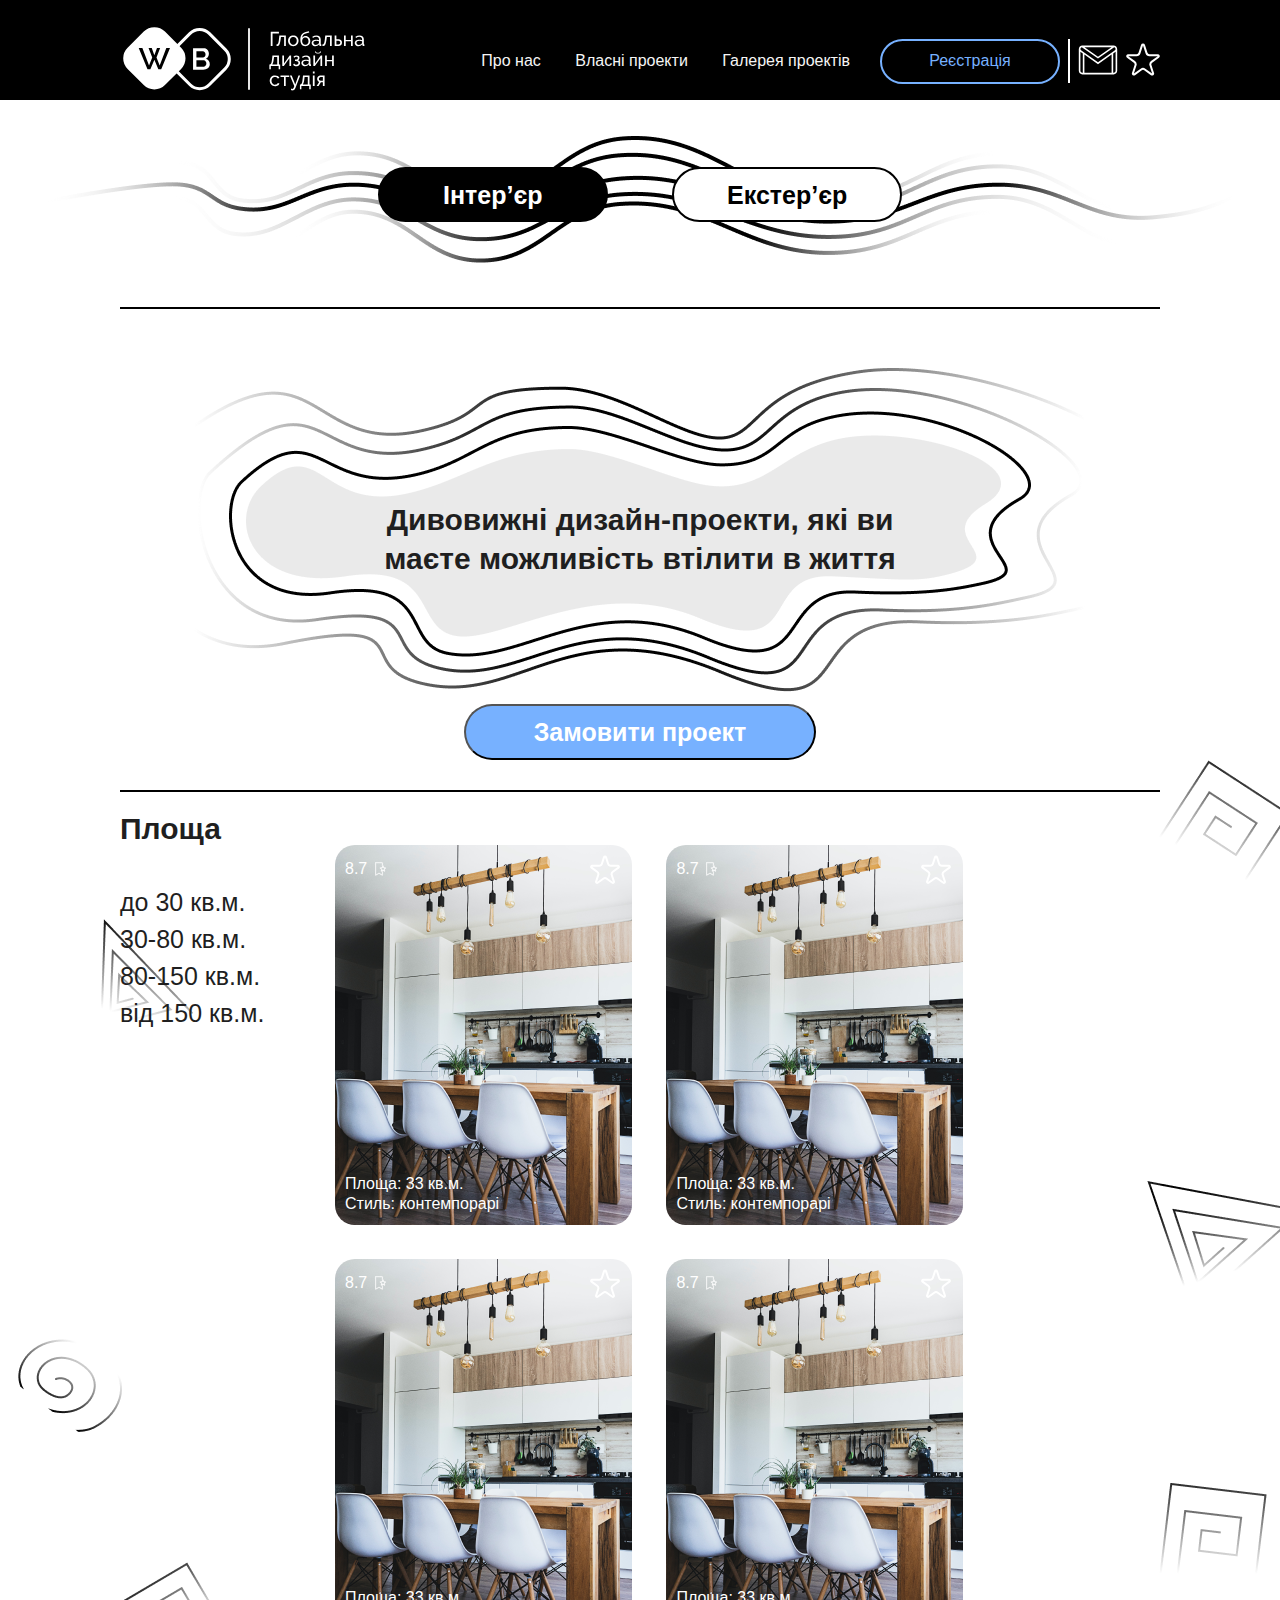
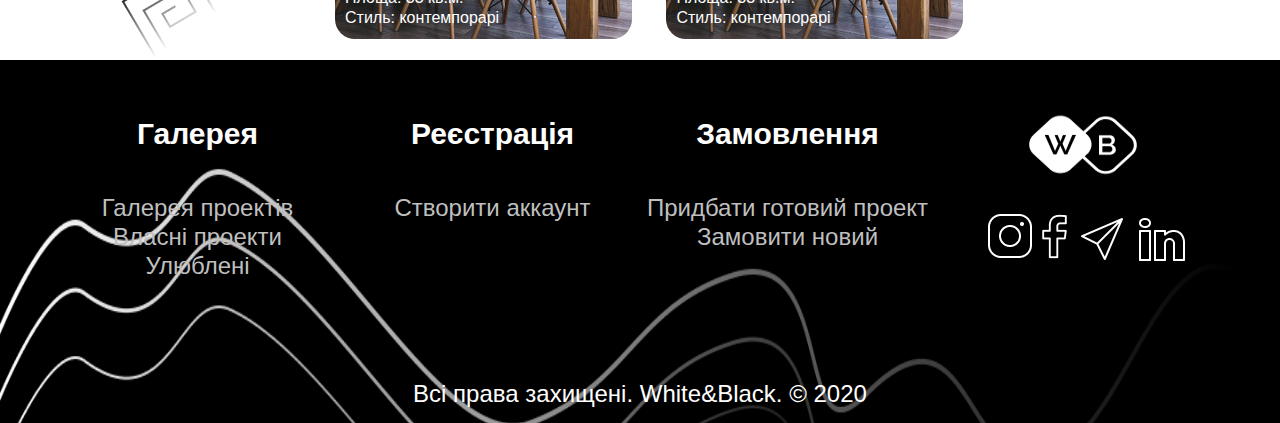
==== commit 2afd6fa8: "Adding project page" ====
--- a/app/galerry.html
+++ b/app/galerry.html
@@ -4,7 +4,7 @@
   <meta charset="UTF-8">
   <meta name="viewport" content="width=device-width, initial-scale=1.0">
   <meta http-equiv="X-UA-Compatible" content="ie=edge">
-  <title>PhotoVorot</title>
+  <title>W&B</title>
   <link href="https://fonts.googleapis.com/css?family=Fira+Sans:100,300,400,500,800&display=swap" rel="stylesheet">
   <link rel="stylesheet" href="css/style.min.css">
 </head>
--- a/app/css/style.min.css
+++ b/app/css/style.min.css
@@ -1,12 +1,26 @@
-/*! normalize.css v8.0.1 | MIT License | github.com/necolas/normalize.css */html{line-height:1.15;-webkit-text-size-adjust:100%}body{margin:0}main{display:block}h1{font-size:2em;margin:0.67em 0}hr{-webkit-box-sizing:content-box;box-sizing:content-box;height:0;overflow:visible}pre{font-family:monospace, monospace;font-size:1em}a{background-color:transparent}abbr[title]{border-bottom:none;text-decoration:underline;-webkit-text-decoration:underline dotted;text-decoration:underline dotted}b,strong{font-weight:bolder}code,kbd,samp{font-family:monospace, monospace;font-size:1em}small{font-size:80%}sub,sup{font-size:75%;line-height:0;position:relative;vertical-align:baseline}sub{bottom:-0.25em}sup{top:-0.5em}img{border-style:none}button,input,optgroup,select,textarea{font-family:inherit;font-size:100%;line-height:1.15;margin:0}button,input{overflow:visible}button,select{text-transform:none}button,[type="button"],[type="reset"],[type="submit"]{-webkit-appearance:button}button::-moz-focus-inner,[type="button"]::-moz-focus-inner,[type="reset"]::-moz-focus-inner,[type="submit"]::-moz-focus-inner{border-style:none;padding:0}button:-moz-focusring,[type="button"]:-moz-focusring,[type="reset"]:-moz-focusring,[type="submit"]:-moz-focusring{outline:1px dotted ButtonText}fieldset{padding:0.35em 0.75em 0.625em}legend{-webkit-box-sizing:border-box;box-sizing:border-box;color:inherit;display:table;max-width:100%;padding:0;white-space:normal}progress{vertical-align:baseline}textarea{overflow:auto}[type="checkbox"],[type="radio"]{-webkit-box-sizing:border-box;box-sizing:border-box;padding:0}[type="number"]::-webkit-inner-spin-button,[type="number"]::-webkit-outer-spin-button{height:auto}[type="search"]{-webkit-appearance:textfield;outline-offset:-2px}[type="search"]::-webkit-search-decoration{-webkit-appearance:none}::-webkit-file-upload-button{-webkit-appearance:button;font:inherit}details{display:block}summary{display:list-item}template{display:none}[hidden]{display:none}.slick-slider{position:relative;display:block;-webkit-box-sizing:border-box;box-sizing:border-box;-webkit-user-select:none;-moz-user-select:none;-ms-user-select:none;user-select:none;-webkit-touch-callout:none;-khtml-user-select:none;-ms-touch-action:pan-y;touch-action:pan-y;-webkit-tap-highlight-color:transparent}.slick-list{position:relative;display:block;overflow:hidden;margin:0;padding:0}.slick-list:focus{outline:none}.slick-list.dragging{cursor:pointer;cursor:hand}.slick-slider .slick-track,.slick-slider .slick-list{-webkit-transform:translate3d(0, 0, 0);-ms-transform:translate3d(0, 0, 0);transform:translate3d(0, 0, 0)}.slick-track{position:relative;top:0;left:0;display:block;margin-left:auto;margin-right:auto}.slick-track:before,.slick-track:after{display:table;content:''}.slick-track:after{clear:both}.slick-loading .slick-track{visibility:hidden}.slick-slide{display:none;float:left;height:100%;min-height:1px}[dir='rtl'] .slick-slide{float:right}.slick-slide img{display:block}.slick-slide.slick-loading img{display:none}.slick-slide.dragging img{pointer-events:none}.slick-initialized .slick-slide{display:block}.slick-loading .slick-slide{visibility:hidden}.slick-vertical .slick-slide{display:block;height:auto;border:1px solid transparent}.slick-arrow.slick-hidden{display:none}@font-face{font-family:Montserrat, sans-serif;src:url("https://fonts.googleapis.com/css2?family=Montserrat:wght@500&display=swap")}html{-webkit-box-sizing:border-box;box-sizing:border-box}*,*::before,*::after{-webkit-box-sizing:inherit;box-sizing:inherit}body{font-family:'Montserrat', sans-serif;font-weight:500;font-size:16px;background-color:#000;color:#fff}ul,li{margin:0;padding:0;text-decoration:none;border:none}button{cursor:pointer}.header{position:relative;height:100px;display:-webkit-box;display:-ms-flexbox;display:flex;width:100%}.header__logo{margin-top:21px;margin-left:117px}.header .burger{display:block;position:relative;z-index:100;width:40px;height:40px;background-color:rgba(119,177,255,0);border:none;margin-top:43px;margin-left:20px;top:0;background-image:url(./../img/burger.svg);background-repeat:no-repeat}.header__links{display:-webkit-inline-box;display:-ms-inline-flexbox;display:inline-flex;position:absolute;right:120px}.header__links-li{padding-right:30px;display:inline}.header__links-li:hover{color:#77b1ff;border-bottom:2px solid #77b1ff}.header__links-ul{margin-top:52px}.header__links-button{width:180px;height:45px;border:2px solid #77b1ff;border-radius:40px;color:#77b1ff;background-color:rgba(119,177,255,0);margin-top:39px}.header__links-splash{height:44px;width:2px;background-color:#fff;margin-top:39px;margin-left:8px;margin-right:8px}.header__links-send{margin-top:45px}.header__links-star{margin-top:43px;margin-left:8px}@media screen and (min-width: 500px) and (max-width: 1030px){.burger{display:block}.header{position:relative;height:100px;display:-webkit-box;display:-ms-flexbox;display:flex;width:100%}.header__logo{margin-top:21px;margin-left:20px}.header__links{display:-webkit-inline-box;display:-ms-inline-flexbox;display:inline-flex;position:absolute;right:20px}.header__links-li{display:block;color:#fff;text-decoration:none;margin-top:5px;margin-bottom:5px}.header__links-li:hover{color:#77b1ff;border-bottom:2px solid #77b1ff}.header__links-ul{display:none;margin-top:100px;position:absolute;right:50px;border:2px solid #BFBFBF;border-radius:10px;text-align:center;padding-left:20px}.header__links-button{width:180px;height:45px;border:2px solid #77b1ff;border-radius:40px;color:#77b1ff;background-color:rgba(119,177,255,0);margin-top:39px}.header__links-splash{height:44px;width:2px;background-color:#fff;margin-top:39px;margin-left:8px;margin-right:8px}.header__links-send{margin-top:45px}.header__links-star{margin-top:43px;margin-left:8px}}@media screen and (max-width: 500px){.burger{display:block;position:relative;z-index:100;width:50px;height:50px;margin-top:43px;margin-left:20px;background-image:url(./../img/burger.svg);background-repeat:no-repeat}.header{position:relative;height:100px;display:-webkit-box;display:-ms-flexbox;display:flex;width:100%}.header__logo{margin-top:21px;margin-left:20px}.header__links{display:-webkit-inline-box;display:-ms-inline-flexbox;display:inline-flex;position:absolute;right:20px}.header__links-li{display:block;color:#fff;text-decoration:none;margin-top:5px;margin-bottom:5px}.header__links-li:hover{color:#77b1ff;border-bottom:2px solid #77b1ff}.header__links-ul{display:block;margin-top:100px;position:absolute;right:50px;background:#3b3b3b;border:2px solid #BFBFBF;border-radius:10px;text-align:center;padding-left:20px}.header__links-button{width:180px;height:45px;border:2px solid #77b1ff;border-radius:40px;color:#77b1ff;background-color:rgba(119,177,255,0);margin-top:39px}.header__links-splash{height:44px;width:2px;background-color:#fff;margin-top:39px;margin-left:8px;margin-right:8px}.header__links-send{margin-top:45px}.header__links-star{margin-top:43px;margin-left:8px}}.info{display:-webkit-box;display:-ms-flexbox;display:flex;width:100%;height:700px;background-image:url(../img/info-background.png);background-repeat:no-repeat}.info-arrow{position:absolute;top:458px;right:465px}.text{display:block;position:absolute;right:122px;margin-top:95px}.info-h2{padding-right:0;width:611px;height:92px;font-style:normal;font-weight:bold;font-size:35px;line-height:131.4%}.info-p{margin-top:45px;width:414px;height:96px;font-style:normal;font-weight:500;font-size:24px;line-height:120.9%;opacity:0.6}@media screen and (min-width: 500px) and (max-width: 1030px){.info{display:-webkit-box;display:-ms-flexbox;display:flex;width:100%;height:600px;background-image:url(../img/info-background.png);background-repeat:no-repeat;background-size:50%;background-position:0 100px}.info-arrow{position:absolute;top:458px;right:300px}.text{display:block;position:absolute;right:0;margin-top:95px}.info-h2{display:block;padding-right:0;width:611px;height:92px;font-style:normal;font-weight:bold;font-size:35px;line-height:131.4%}.info-p{display:block;margin-top:45px;margin-left:100px;width:414px;height:96px;font-style:normal;font-weight:500;font-size:24px;line-height:120.9%;opacity:0.6}}.in-account{height:600px}.main-title{float:right;margin-right:180px}.main-title__text{position:relative;z-index:100;width:228px;height:96px;font-style:normal;font-weight:bold;font-size:30px;line-height:158.9%;display:-webkit-box;display:-ms-flexbox;display:flex;-webkit-box-align:center;-ms-flex-align:center;align-items:center;text-align:center;color:#000000}.main-title__str{display:-webkit-box;display:-ms-flexbox;display:flex;position:relative;z-index:100;-webkit-box-align:center;-ms-flex-align:center;align-items:center;margin-left:100px;margin-top:20px}.main-image img{position:absolute;width:300px;height:300px;margin-top:-220px;margin-bottom:100px;right:170px}.account-btn{width:69px;height:69px;margin-left:180px;position:relative;z-index:100;background-color:rgba(119,177,255,0);border:none}.account-img img{margin-left:240px;margin-top:-100px}@media screen and (min-width: 500px) and (max-width: 1030px){.in-account{height:400px}.main-title{float:right;margin-right:70px}.main-title__text{position:relative;z-index:100;width:228px;height:96px;font-style:normal;font-weight:bold;font-size:30px;line-height:158.9%;display:-webkit-box;display:-ms-flexbox;display:flex;-webkit-box-align:center;-ms-flex-align:center;align-items:center;text-align:center;color:#000000}.main-title__str{display:-webkit-box;display:-ms-flexbox;display:flex;position:relative;z-index:100;-webkit-box-align:center;-ms-flex-align:center;align-items:center;margin-left:100px;margin-top:20px}.main-image img{position:absolute;width:300px;height:300px;margin-top:-220px;right:50px}.account-btn{width:69px;height:69px;margin-left:180px;z-index:100;background-color:rgba(119,177,255,0);border:none}.account-img img{margin-left:30px;margin-top:-50px;width:60%}}.account{display:none;grid-template:"aa bb";grid-template-columns:1fr 1fr;height:600px}.account__info-title{grid-area:aa}.account__info-title img{margin-top:-320px}.account__info-title-text{padding-left:130px;position:relative;z-index:100;font-style:normal;font-weight:bold;font-size:35px;line-height:158.9%}.account__info-title-button{margin-left:130px;margin-top:117px;width:181px;height:44px;position:relative;z-index:100;background:#77B1FF;border:2px solid #77B1FF;-webkit-box-sizing:border-box;box-sizing:border-box;border-radius:40px;font-style:normal;font-weight:600;font-size:20px;line-height:24px;color:#fff}.account__info-advntgs{grid-area:bb;background-image:url(./../img/account-advntgs-bg.svg);background-repeat:no-repeat;margin-right:0}.account__info-advntgs-title{padding-left:100px;font-style:normal;font-weight:600;font-size:30px;line-height:158.9%;color:#FFFFFF}.account__info-advntgs-list{margin-top:60px;margin-left:100px}.account__info-advntgs-list__item-text{padding-bottom:120px;width:464px;height:58px;font-style:normal;font-weight:500;font-size:24px;line-height:120.9%;display:-webkit-box;display:-ms-flexbox;display:flex;-webkit-box-align:center;-ms-flex-align:center;align-items:center;color:#BFBFBF}@media screen and (min-width: 500px) and (max-width: 1030px){.account{display:none;grid-template:"aa"- "bb";height:800px}.account__info-title{grid-area:aa}.account__info-title img{margin-top:-320px;margin-left:170px}.account__info-title-text{padding-left:330px;position:relative;z-index:100;font-style:normal;font-weight:bold;font-size:35px;line-height:158.9%}.account__info-title-button{margin-left:430px;margin-top:117px;width:181px;height:44px;position:relative;z-index:100;background:#77B1FF;border:2px solid #77B1FF;-webkit-box-sizing:border-box;box-sizing:border-box;border-radius:40px;font-style:normal;font-weight:600;font-size:20px;line-height:24px;color:#fff}.account__info-advntgs{grid-area:bb;background-image:url(./../img/account-advntgs-bg.svg);background-repeat:no-repeat;margin-left:200px}.account__info-advntgs-title{padding-left:100px;font-style:normal;font-weight:600;font-size:30px;line-height:158.9%;color:#FFFFFF}.account__info-advntgs-list{margin-top:60px;margin-left:100px}.account__info-advntgs-list__item-text{padding-bottom:120px;width:464px;height:58px;font-style:normal;font-weight:500;font-size:24px;line-height:120.9%;display:-webkit-box;display:-ms-flexbox;display:flex;-webkit-box-align:center;-ms-flex-align:center;align-items:center;color:#BFBFBF}}.galerry-btn{float:right;width:69px;height:69px;margin-right:230px;margin-top:-100px;background-color:rgba(119,177,255,0);border:none}.in-galerry{height:600px}.galerry-title__image img{position:absolute;width:300px;height:300px;margin-top:-220px;margin-bottom:100px;left:20px}.galerry-title{margin-top:30px;margin-left:123px}.galerry-title__text{width:228px;height:96px;font-style:normal;font-weight:bold;font-size:30px;line-height:158.9%;display:-webkit-box;display:-ms-flexbox;display:flex;-webkit-box-align:center;-ms-flex-align:center;align-items:center;text-align:center;color:#000000;position:relative;z-index:100}.galerry-title__str{display:-webkit-box;display:-ms-flexbox;display:flex;-webkit-box-align:center;-ms-flex-align:center;align-items:center;width:50px;height:40px;margin-left:30px;-webkit-transform:rotate(180deg);-ms-transform:rotate(180deg);transform:rotate(180deg);position:relative;z-index:100}.galerry-img img{margin-left:840px;margin-top:-300px}@media screen and (min-width: 500px) and (max-width: 1030px){.galerry-btn{float:right;width:69px;height:69px;margin-right:200px;margin-top:-100px;background-color:rgba(119,177,255,0);border:none}.in-galerry{height:600px}.galerry-title__image img{position:absolute;width:300px;height:300px;margin-top:-220px;margin-bottom:100px;left:20px}.galerry-title{margin-top:30px;margin-left:123px}.galerry-title__text{width:228px;height:96px;font-style:normal;font-weight:bold;font-size:30px;line-height:158.9%;display:-webkit-box;display:-ms-flexbox;display:flex;-webkit-box-align:center;-ms-flex-align:center;align-items:center;text-align:center;color:#000000;position:relative;z-index:100}.galerry-title__str{display:-webkit-box;display:-ms-flexbox;display:flex;-webkit-box-align:center;-ms-flex-align:center;align-items:center;width:50px;height:40px;margin-left:30px;-webkit-transform:rotate(180deg);-ms-transform:rotate(180deg);transform:rotate(180deg);position:relative;z-index:100}.galerry-img img{margin-left:340px;margin-top:-300px}}.galerry{display:none;grid-template:"aa bb";grid-template-columns:1fr 1fr;height:800px;margin-top:10px}.galerry__info-title{grid-area:aa}.galerry__info-title-text{padding-left:130px;font-style:normal;font-weight:bold;font-size:35px;line-height:158.9%}.galerry__info-title-button{margin-left:130px;margin-top:117px;width:181px;height:44px;background:#77B1FF;border:2px solid #77B1FF;-webkit-box-sizing:border-box;box-sizing:border-box;border-radius:40px;font-style:normal;font-weight:600;font-size:20px;line-height:24px;color:#fff}.galerry__info-advntgs{grid-area:bb;background-image:url(./../img/account-advntgs-bg.svg);background-repeat:no-repeat;margin-right:0}.galerry__info-advntgs-title{padding-left:100px;font-style:normal;font-weight:600;font-size:30px;line-height:158.9%;color:#FFFFFF}.galerry__info-advntgs-list{margin-top:90px;margin-left:100px}.galerry__info-advntgs-list__item-text{padding-bottom:120px;width:464px;height:58px;font-style:normal;font-weight:500;font-size:24px;line-height:120.9%;display:-webkit-box;display:-ms-flexbox;display:flex;-webkit-box-align:center;-ms-flex-align:center;align-items:center;color:#BFBFBF}@media screen and (min-width: 500px) and (max-width: 1030px){.galerry{display:none;grid-template:"aa"- "bb";height:1300px;margin-top:10px}.galerry__info-title{grid-area:aa;margin-left:300px}.galerry__info-title-text{padding-left:130px;font-style:normal;font-weight:bold;font-size:35px;line-height:158.9%}.galerry__info-title-button{margin-left:130px;margin-top:117px;width:181px;height:44px;background:#77B1FF;border:2px solid #77B1FF;-webkit-box-sizing:border-box;box-sizing:border-box;border-radius:40px;font-style:normal;font-weight:600;font-size:20px;line-height:24px;color:#fff}.galerry__info-advntgs{grid-area:bb;background-image:url(./../img/account-advntgs-bg.svg);background-repeat:no-repeat;margin-top:-200px;margin-left:200px}.galerry__info-advntgs-title{padding-left:100px;font-style:normal;font-weight:600;font-size:30px;line-height:158.9%;color:#FFFFFF}.galerry__info-advntgs-list{margin-top:90px;margin-left:100px}.galerry__info-advntgs-list__item-text{padding-bottom:120px;width:464px;height:58px;font-style:normal;font-weight:500;font-size:24px;line-height:120.9%;display:-webkit-box;display:-ms-flexbox;display:flex;-webkit-box-align:center;-ms-flex-align:center;align-items:center;color:#BFBFBF}}.in-service{height:300px}.service-title{float:right;margin-right:180px}.service-title__text{position:relative;z-index:100;width:225px;height:96px;font-style:normal;font-weight:bold;font-size:30px;line-height:158.9%;display:-webkit-box;display:-ms-flexbox;display:flex;-webkit-box-align:center;-ms-flex-align:center;align-items:center;text-align:center;color:#000000}.service-title__str{display:-webkit-box;display:-ms-flexbox;display:flex;position:relative;z-index:100;-webkit-box-align:center;-ms-flex-align:center;align-items:center;margin-left:100px;margin-top:20px}.service-image img{position:absolute;width:300px;height:300px;margin-top:-220px;margin-bottom:100px;right:170px}.service-btn{width:69px;height:69px;margin-left:180px;z-index:100;background-color:rgba(119,177,255,0);border:none}.service-img img{margin-left:360px;margin-top:-350px}.service-img-2 img{margin-left:760px;margin-top:-400px}@media screen and (min-width: 500px) and (max-width: 1030px){.in-service{height:300px}.service-title{float:right;margin-right:65px}.service-title__text{position:relative;z-index:100;width:225px;height:96px;font-style:normal;font-weight:bold;font-size:30px;line-height:158.9%;display:-webkit-box;display:-ms-flexbox;display:flex;-webkit-box-align:center;-ms-flex-align:center;align-items:center;text-align:center;color:#000000}.service-title__str{display:-webkit-box;display:-ms-flexbox;display:flex;position:relative;z-index:100;-webkit-box-align:center;-ms-flex-align:center;align-items:center;margin-left:100px;margin-top:20px}.service-image img{position:absolute;width:300px;height:300px;margin-top:-220px;margin-bottom:100px;right:50px}.service-btn{width:69px;height:69px;margin-left:100px;z-index:100;background-color:rgba(119,177,255,0);border:none}.service-img img{margin-left:200px;margin-top:-350px}.service-img-2 img{margin-left:260px;margin-top:20px;width:300px}}.service{display:none;grid-template:"aa bb";grid-template-columns:1fr 1fr;height:600px}.service__info-title{grid-area:aa}.service__info-title img{margin-top:-300px}.service__info-title-text{padding-left:130px;position:relative;z-index:100;font-style:normal;font-weight:bold;font-size:35px;line-height:158.9%}.service__info-title-button{margin-left:130px;margin-top:117px;width:222px;height:44px;background:#77B1FF;border:2px solid #77B1FF;-webkit-box-sizing:border-box;box-sizing:border-box;border-radius:40px;position:relative;z-index:100;font-style:normal;font-weight:600;font-size:20px;line-height:24px;color:#fff}.service__info-advntgs{grid-area:bb;background-image:url(./../img/account-advntgs-bg.svg);background-repeat:no-repeat;margin-right:0}.service__info-advntgs-title{padding-left:100px;font-style:normal;font-weight:600;font-size:30px;line-height:158.9%;color:#FFFFFF}.service__info-advntgs-list{margin-top:80px;margin-left:100px}.service__info-advntgs-list__item-text{padding-bottom:120px;width:464px;height:58px;font-style:normal;font-weight:500;font-size:24px;line-height:120.9%;display:-webkit-box;display:-ms-flexbox;display:flex;-webkit-box-align:center;-ms-flex-align:center;align-items:center;color:#BFBFBF}@media screen and (min-width: 500px) and (max-width: 1030px){.service{display:none;grid-template:"aa"- "bb";height:800px}.service__info-title{grid-area:aa;margin-left:200px}.service__info-title img{margin-top:-300px}.service__info-title-text{padding-left:130px;position:relative;z-index:100;font-style:normal;font-weight:bold;font-size:35px;line-height:158.9%}.service__info-title-button{margin-left:180px;margin-top:117px;width:222px;height:44px;background:#77B1FF;border:2px solid #77B1FF;-webkit-box-sizing:border-box;box-sizing:border-box;border-radius:40px;position:relative;z-index:100;font-style:normal;font-weight:600;font-size:20px;line-height:24px;color:#fff}.service__info-advntgs{grid-area:bb;margin-left:200px;background-image:url(./../img/account-advntgs-bg.svg);background-repeat:no-repeat;margin-right:0}.service__info-advntgs-title{padding-left:100px;font-style:normal;font-weight:600;font-size:30px;line-height:158.9%;color:#FFFFFF}.service__info-advntgs-list{margin-top:80px;margin-left:100px}.service__info-advntgs-list__item-text{padding-bottom:120px;width:464px;height:58px;font-style:normal;font-weight:500;font-size:24px;line-height:120.9%;display:-webkit-box;display:-ms-flexbox;display:flex;-webkit-box-align:center;-ms-flex-align:center;align-items:center;color:#BFBFBF}}.footer{display:grid;grid-template:"fg fr fo fl"+/*! normalize.css v8.0.1 | MIT License | github.com/necolas/normalize.css */html{line-height:1.15;-webkit-text-size-adjust:100%}body{margin:0}main{display:block}h1{font-size:2em;margin:0.67em 0}hr{-webkit-box-sizing:content-box;box-sizing:content-box;height:0;overflow:visible}pre{font-family:monospace, monospace;font-size:1em}a{background-color:transparent}abbr[title]{border-bottom:none;text-decoration:underline;-webkit-text-decoration:underline dotted;text-decoration:underline dotted}b,strong{font-weight:bolder}code,kbd,samp{font-family:monospace, monospace;font-size:1em}small{font-size:80%}sub,sup{font-size:75%;line-height:0;position:relative;vertical-align:baseline}sub{bottom:-0.25em}sup{top:-0.5em}img{border-style:none}button,input,optgroup,select,textarea{font-family:inherit;font-size:100%;line-height:1.15;margin:0}button,input{overflow:visible}button,select{text-transform:none}button,[type="button"],[type="reset"],[type="submit"]{-webkit-appearance:button}button::-moz-focus-inner,[type="button"]::-moz-focus-inner,[type="reset"]::-moz-focus-inner,[type="submit"]::-moz-focus-inner{border-style:none;padding:0}button:-moz-focusring,[type="button"]:-moz-focusring,[type="reset"]:-moz-focusring,[type="submit"]:-moz-focusring{outline:1px dotted ButtonText}fieldset{padding:0.35em 0.75em 0.625em}legend{-webkit-box-sizing:border-box;box-sizing:border-box;color:inherit;display:table;max-width:100%;padding:0;white-space:normal}progress{vertical-align:baseline}textarea{overflow:auto}[type="checkbox"],[type="radio"]{-webkit-box-sizing:border-box;box-sizing:border-box;padding:0}[type="number"]::-webkit-inner-spin-button,[type="number"]::-webkit-outer-spin-button{height:auto}[type="search"]{-webkit-appearance:textfield;outline-offset:-2px}[type="search"]::-webkit-search-decoration{-webkit-appearance:none}::-webkit-file-upload-button{-webkit-appearance:button;font:inherit}details{display:block}summary{display:list-item}template{display:none}[hidden]{display:none}.slick-slider{position:relative;display:block;-webkit-box-sizing:border-box;box-sizing:border-box;-webkit-user-select:none;-moz-user-select:none;-ms-user-select:none;user-select:none;-webkit-touch-callout:none;-khtml-user-select:none;-ms-touch-action:pan-y;touch-action:pan-y;-webkit-tap-highlight-color:transparent}.slick-list{position:relative;display:block;overflow:hidden;margin:0;padding:0}.slick-list:focus{outline:none}.slick-list.dragging{cursor:pointer;cursor:hand}.slick-slider .slick-track,.slick-slider .slick-list{-webkit-transform:translate3d(0, 0, 0);-ms-transform:translate3d(0, 0, 0);transform:translate3d(0, 0, 0)}.slick-track{position:relative;top:0;left:0;display:block;margin-left:auto;margin-right:auto}.slick-track:before,.slick-track:after{display:table;content:''}.slick-track:after{clear:both}.slick-loading .slick-track{visibility:hidden}.slick-slide{display:none;float:left;height:100%;min-height:1px}[dir='rtl'] .slick-slide{float:right}.slick-slide img{display:block}.slick-slide.slick-loading img{display:none}.slick-slide.dragging img{pointer-events:none}.slick-initialized .slick-slide{display:block}.slick-loading .slick-slide{visibility:hidden}.slick-vertical .slick-slide{display:block;height:auto;border:1px solid transparent}.slick-arrow.slick-hidden{display:none}@font-face{font-family:Montserrat, sans-serif;src:url("https://fonts.googleapis.com/css2?family=Montserrat:wght@500&display=swap")}html{-webkit-box-sizing:border-box;box-sizing:border-box}*,*::before,*::after{-webkit-box-sizing:inherit;box-sizing:inherit}body{font-family:'Montserrat', sans-serif;font-weight:500;font-size:16px;background-color:#000;color:#fff}ul,li{margin:0;padding:0;text-decoration:none;border:none}button{cursor:pointer}.header{position:relative;height:100px;display:-webkit-box;display:-ms-flexbox;display:flex;width:100%}.header__logo{margin-top:21px;margin-left:117px}.header .burger{display:none;position:relative;z-index:100;width:40px;height:40px;background-color:rgba(119,177,255,0);border:none;margin-top:43px;margin-left:20px;top:0;background-image:url(./../img/burger.svg);background-repeat:no-repeat}.header__links{display:-webkit-inline-box;display:-ms-inline-flexbox;display:inline-flex;position:absolute;right:120px}.header__links-li{padding-right:30px;display:inline;text-decoration:none;color:#f5f5f5}.header__links-li:hover{color:#77b1ff;border-bottom:2px solid #77b1ff}.header__links-ul{margin-top:52px}.header__links-button{width:180px;height:45px;border:2px solid #77b1ff;border-radius:40px;color:#77b1ff;background-color:rgba(119,177,255,0);margin-top:39px}.header__links-splash{height:44px;width:2px;background-color:#fff;margin-top:39px;margin-left:8px;margin-right:8px}.header__links-send{margin-top:45px}.header__links-star{margin-top:43px;margin-left:8px}@media screen and (min-width: 500px) and (max-width: 1030px){.burger{display:block}.header{position:relative;height:100px;display:-webkit-box;display:-ms-flexbox;display:flex;width:100%}.header .burger{display:block}.header__logo{margin-top:21px;margin-left:20px}.header__links{display:-webkit-inline-box;display:-ms-inline-flexbox;display:inline-flex;position:absolute;right:20px}.header__links-li{display:block;color:#fff;text-decoration:none;margin-top:5px;margin-bottom:5px}.header__links-li:hover{color:#77b1ff;border-bottom:2px solid #77b1ff}.header__links-ul{display:none;margin-top:100px;position:absolute;right:50px;border:2px solid #BFBFBF;border-radius:10px;background-color:#0f0f0f;text-align:center;padding-left:20px}.header__links-button{width:180px;height:45px;border:2px solid #77b1ff;border-radius:40px;color:#77b1ff;background-color:rgba(119,177,255,0);margin-top:39px}.header__links-splash{height:44px;width:2px;background-color:#fff;margin-top:39px;margin-left:8px;margin-right:8px}.header__links-send{margin-top:45px}.header__links-star{margin-top:43px;margin-left:8px}}@media screen and (max-width: 500px){.header{position:relative;height:100px;display:-webkit-box;display:-ms-flexbox;display:flex;width:100%}.header__logo{margin-top:-5px;margin-left:5px}.header__logo svg{width:40%}.header .burger{display:block;position:relative;z-index:100;width:50px;height:50px;top:0;margin-top:18px;background-repeat:no-repeat}.header__links{display:-webkit-inline-box;display:-ms-inline-flexbox;display:inline-flex;position:absolute;right:20px}.header__links-li{display:block;color:#fff;text-decoration:none;margin-top:5px;margin-bottom:5px}.header__links-li:hover{color:#77b1ff;border-bottom:2px solid #77b1ff}.header__links-ul{display:none;margin-top:70px;position:relative;z-index:100;margin-right:10px;background:#3b3b3b;border:2px solid #BFBFBF;border-radius:10px;text-align:center;padding-left:20px;left:50%}.header__links-button{width:70px;height:25px;border:2px solid #77b1ff;border-radius:40px;color:#77b1ff;font-size:10px;background-color:rgba(119,177,255,0);margin-top:20px;margin-right:-5px}.header__links-splash{height:40px;width:2px;background-color:#fff;margin-top:15px;margin-left:0;margin-right:8px}.header__links-send{margin-top:20px}.header__links-star{margin-top:20px;margin-left:8px}}.info{display:-webkit-box;display:-ms-flexbox;display:flex;width:100%;height:700px;background-image:url(../img/info-background.png);background-repeat:no-repeat}.info-arrow{position:absolute;top:458px;right:465px}.text{display:block;position:absolute;right:122px;margin-top:95px}.info-h2{padding-right:0;width:611px;height:92px;font-style:normal;font-weight:bold;font-size:35px;line-height:131.4%}.info-p{margin-top:45px;width:414px;height:96px;font-style:normal;font-weight:500;font-size:24px;line-height:120.9%;opacity:0.6}@media screen and (min-width: 500px) and (max-width: 1030px){.info{display:-webkit-box;display:-ms-flexbox;display:flex;width:100%;height:600px;background-image:url(../img/info-background.png);background-repeat:no-repeat;background-size:50%;background-position:0 100px}.info-arrow{position:absolute;top:458px;right:300px}.text{display:block;position:absolute;right:0;margin-top:95px}.info-h2{display:block;padding-right:0;width:611px;height:92px;font-style:normal;font-weight:bold;font-size:35px;line-height:131.4%}.info-p{display:block;margin-top:45px;margin-left:100px;width:414px;height:96px;font-style:normal;font-weight:500;font-size:24px;line-height:120.9%;opacity:0.6}}@media screen and (max-width: 500px){.main .info{display:block;width:100%;height:320px;background-image:url(../img/info-background.png);background-repeat:no-repeat;background-size:60%;background-position:center 30px;text-align:center}.main .info .text{display:block;position:absolute;right:0;text-align:center;margin-top:95px}.main .text{display:block;position:absolute;margin-top:-20px;text-align:center}.main .text .info-h2{width:200px;height:100px;margin-top:-110px;margin-left:30%;font-size:15px}.main .text .info-p{margin-top:95px;width:354px;height:96px;padding-right:10px;margin-right:10px;font-style:normal;font-weight:500;font-size:18px;line-height:120.9%;opacity:0.6;text-align:center}}.in-account{height:600px}.main-title{float:right;margin-right:180px}.main-title__text{position:relative;z-index:100;width:228px;height:96px;font-style:normal;font-weight:bold;font-size:30px;line-height:158.9%;display:-webkit-box;display:-ms-flexbox;display:flex;-webkit-box-align:center;-ms-flex-align:center;align-items:center;text-align:center;color:#000000}.main-title__str{display:-webkit-box;display:-ms-flexbox;display:flex;position:relative;z-index:100;-webkit-box-align:center;-ms-flex-align:center;align-items:center;margin-left:100px;margin-top:20px}.main-image img{position:absolute;width:300px;height:300px;margin-top:-220px;margin-bottom:100px;right:170px}.account-btn{width:69px;height:69px;margin-left:180px;position:relative;z-index:100;background-color:rgba(119,177,255,0);border:none}.account-img img{margin-left:240px;margin-top:-100px}@media screen and (min-width: 500px) and (max-width: 1030px){.in-account{height:400px}.main-title{float:right;margin-right:70px}.main-title__text{position:relative;z-index:100;width:228px;height:96px;font-style:normal;font-weight:bold;font-size:30px;line-height:158.9%;display:-webkit-box;display:-ms-flexbox;display:flex;-webkit-box-align:center;-ms-flex-align:center;align-items:center;text-align:center;color:#000000}.main-title__str{display:-webkit-box;display:-ms-flexbox;display:flex;position:relative;z-index:100;-webkit-box-align:center;-ms-flex-align:center;align-items:center;margin-left:100px;margin-top:20px}.main-image img{position:absolute;width:300px;height:300px;margin-top:-220px;right:50px}.account-btn{width:69px;height:69px;margin-left:180px;z-index:100;background-color:rgba(119,177,255,0);border:none}.account-img img{margin-left:30px;margin-top:-50px;width:60%}}@media screen and (max-width: 500px){.in-account{height:170px}.main-title{float:right;margin-right:10px}.main-title__text{position:absolute;right:65px;z-index:100;width:60px;height:30px;font-style:normal;font-weight:bold;font-size:10px;line-height:158.9%;display:-webkit-box;display:-ms-flexbox;display:flex;-webkit-box-align:center;-ms-flex-align:center;align-items:center;text-align:center;color:#0f0f0f}.main-title__str{display:-webkit-box;display:-ms-flexbox;display:flex;position:relative;z-index:100;-webkit-box-align:center;-ms-flex-align:center;align-items:center;margin-right:40px;margin-top:23px}.main-title__str svg{width:50%}.main-image img{position:absolute;width:100px;height:100px;margin-top:-80px;right:50px}.account-btn{width:69px;height:69px;margin-left:30px;z-index:100;background-color:rgba(119,177,255,0);border:none}.account-img img{margin-left:50px;margin-top:0;width:60%}}.account{display:none;grid-template:"aa bb";grid-template-columns:1fr 1fr;height:600px}.account__info-title{grid-area:aa}.account__info-title img{margin-top:-320px}.account__info-title-text{padding-left:130px;position:relative;z-index:100;font-style:normal;font-weight:bold;font-size:35px;line-height:158.9%}.account__info-title-button{margin-left:130px;margin-top:117px;width:181px;height:44px;position:relative;z-index:100;background:#77B1FF;border:2px solid #77B1FF;-webkit-box-sizing:border-box;box-sizing:border-box;border-radius:40px;font-style:normal;font-weight:600;font-size:20px;line-height:24px;color:#fff}.account__info-advntgs{grid-area:bb;background-image:url(./../img/account-advntgs-bg.svg);background-repeat:no-repeat;margin-right:0}.account__info-advntgs-title{padding-left:100px;font-style:normal;font-weight:600;font-size:30px;line-height:158.9%;color:#FFFFFF}.account__info-advntgs-list{margin-top:60px;margin-left:100px}.account__info-advntgs-list__item-text{padding-bottom:120px;width:464px;height:58px;font-style:normal;font-weight:500;font-size:24px;line-height:120.9%;display:-webkit-box;display:-ms-flexbox;display:flex;-webkit-box-align:center;-ms-flex-align:center;align-items:center;color:#BFBFBF}@media screen and (min-width: 500px) and (max-width: 1030px){.account{display:none;grid-template:"aa"+ "bb";height:800px}.account__info-title{grid-area:aa}.account__info-title img{margin-top:-320px;margin-left:170px}.account__info-title-text{padding-left:330px;position:relative;z-index:100;font-style:normal;font-weight:bold;font-size:35px;line-height:158.9%}.account__info-title-button{margin-left:430px;margin-top:117px;width:181px;height:44px;position:relative;z-index:100;background:#77B1FF;border:2px solid #77B1FF;-webkit-box-sizing:border-box;box-sizing:border-box;border-radius:40px;font-style:normal;font-weight:600;font-size:20px;line-height:24px;color:#fff}.account__info-advntgs{grid-area:bb;background-image:url(./../img/account-advntgs-bg.svg);background-repeat:no-repeat;margin-left:200px}.account__info-advntgs-title{padding-left:100px;font-style:normal;font-weight:600;font-size:30px;line-height:158.9%;color:#FFFFFF}.account__info-advntgs-list{margin-top:60px;margin-left:100px}.account__info-advntgs-list__item-text{padding-bottom:120px;width:464px;height:58px;font-style:normal;font-weight:500;font-size:24px;line-height:120.9%;display:-webkit-box;display:-ms-flexbox;display:flex;-webkit-box-align:center;-ms-flex-align:center;align-items:center;color:#BFBFBF}}@media screen and (max-width: 500px){.account{display:none;grid-template:"aa"+ "bb";grid-template-columns:1fr;height:600px}.account__info-title{grid-area:aa}.account__info-title img{margin-top:-120px;width:30%}.account__info-title-text{padding-left:23%;position:relative;z-index:100;font-style:normal;font-weight:bold;font-size:20px;line-height:158.9%}.account__info-title-button{margin-left:25%;margin-top:30px;width:181px;height:44px;position:relative;z-index:100;background:#77B1FF;border:2px solid #77B1FF;-webkit-box-sizing:border-box;box-sizing:border-box;border-radius:40px;font-style:normal;font-weight:600;font-size:20px;line-height:24px;color:#fff}.account__info-advntgs{grid-area:bb;background-image:url(./../img/account-advntgs-bg.svg);background-repeat:no-repeat;background-size:70%;background-position:20px 5px;margin-right:0}.account__info-advntgs-title{padding-left:55px;font-style:normal;font-weight:600;font-size:18px;line-height:158.9%;color:#FFFFFF}.account__info-advntgs-list{margin-top:10px;margin-left:60px}.account__info-advntgs-list__item-text{padding-bottom:20px;width:324px;height:58px;font-style:normal;font-weight:500;font-size:16px;line-height:120.9%;display:-webkit-box;display:-ms-flexbox;display:flex;-webkit-box-align:center;-ms-flex-align:center;align-items:center;color:#BFBFBF}}.galerry-btn{float:right;width:69px;height:69px;margin-right:230px;margin-top:-100px;background-color:rgba(119,177,255,0);border:none}.in-galerry{height:600px}.galerry-title__image img{position:absolute;width:300px;height:300px;margin-top:-220px;margin-bottom:100px;left:20px}.galerry-title{margin-top:30px;margin-left:123px}.galerry-title__text{width:228px;height:96px;font-style:normal;font-weight:bold;font-size:30px;line-height:158.9%;display:-webkit-box;display:-ms-flexbox;display:flex;-webkit-box-align:center;-ms-flex-align:center;align-items:center;text-align:center;color:#000000;position:relative;z-index:100}.galerry-title__str{display:-webkit-box;display:-ms-flexbox;display:flex;-webkit-box-align:center;-ms-flex-align:center;align-items:center;width:50px;height:40px;margin-left:30px;-webkit-transform:rotate(180deg);-ms-transform:rotate(180deg);transform:rotate(180deg);position:relative;z-index:100}.galerry-img img{margin-left:840px;margin-top:-300px}@media screen and (min-width: 500px) and (max-width: 1030px){.galerry-btn{float:right;width:69px;height:69px;margin-right:200px;margin-top:-100px;background-color:rgba(119,177,255,0);border:none}.in-galerry{height:600px}.galerry-title__image img{position:absolute;width:300px;height:300px;margin-top:-220px;margin-bottom:100px;left:20px}.galerry-title{margin-top:30px;margin-left:123px}.galerry-title__text{width:228px;height:96px;font-style:normal;font-weight:bold;font-size:30px;line-height:158.9%;display:-webkit-box;display:-ms-flexbox;display:flex;-webkit-box-align:center;-ms-flex-align:center;align-items:center;text-align:center;color:#000000;position:relative;z-index:100}.galerry-title__str{display:-webkit-box;display:-ms-flexbox;display:flex;-webkit-box-align:center;-ms-flex-align:center;align-items:center;width:50px;height:40px;margin-left:30px;-webkit-transform:rotate(180deg);-ms-transform:rotate(180deg);transform:rotate(180deg);position:relative;z-index:100}.galerry-img img{margin-left:340px;margin-top:-300px}}@media screen and (max-width: 500px){.galerry-btn{float:right;width:69px;height:69px;margin-right:30px;margin-top:-100px;background-color:rgba(119,177,255,0);border:none}.in-galerry{height:200px}.galerry-title__image img{position:absolute;width:120px;height:120px;margin-top:-130px;margin-bottom:100px;left:10px}.galerry-title{margin-top:30px;margin-left:30px}.galerry-title__text{width:228px;height:96px;font-style:normal;font-weight:bold;font-size:18px;line-height:158.9%;display:-webkit-box;display:-ms-flexbox;display:flex;-webkit-box-align:center;-ms-flex-align:center;align-items:center;text-align:center;color:#0f0f0f;position:relative;z-index:100}.galerry-title__str{display:-webkit-box;display:-ms-flexbox;display:flex;-webkit-box-align:center;-ms-flex-align:center;align-items:center;width:50px;height:40px;margin-left:30px;-webkit-transform:rotate(180deg);-ms-transform:rotate(180deg);transform:rotate(180deg);position:relative;z-index:100}.galerry-title__str svg{width:50%}.galerry-img img{margin-left:130px;margin-top:-150px;width:50%}}.galerry{display:none;grid-template:"aa bb";grid-template-columns:1fr 1fr;height:800px;margin-top:10px}.galerry__info-title{grid-area:aa}.galerry__info-title-text{padding-left:130px;font-style:normal;font-weight:bold;font-size:35px;line-height:158.9%}.galerry__info-title-button{margin-left:130px;margin-top:117px;width:181px;height:44px;background:#77B1FF;border:2px solid #77B1FF;-webkit-box-sizing:border-box;box-sizing:border-box;border-radius:40px;font-style:normal;font-weight:600;font-size:20px;line-height:24px;color:#fff}.galerry__info-advntgs{grid-area:bb;background-image:url(./../img/account-advntgs-bg.svg);background-repeat:no-repeat;margin-right:0}.galerry__info-advntgs-title{padding-left:100px;font-style:normal;font-weight:600;font-size:30px;line-height:158.9%;color:#FFFFFF}.galerry__info-advntgs-list{margin-top:90px;margin-left:100px}.galerry__info-advntgs-list__item-text{padding-bottom:120px;width:464px;height:58px;font-style:normal;font-weight:500;font-size:24px;line-height:120.9%;display:-webkit-box;display:-ms-flexbox;display:flex;-webkit-box-align:center;-ms-flex-align:center;align-items:center;color:#BFBFBF}@media screen and (min-width: 500px) and (max-width: 1030px){.galerry{display:none;grid-template:"aa"+ "bb";height:1300px;margin-top:10px}.galerry__info-title{grid-area:aa;margin-left:300px}.galerry__info-title-text{padding-left:130px;font-style:normal;font-weight:bold;font-size:35px;line-height:158.9%}.galerry__info-title-button{margin-left:130px;margin-top:117px;width:181px;height:44px;background:#77B1FF;border:2px solid #77B1FF;-webkit-box-sizing:border-box;box-sizing:border-box;border-radius:40px;font-style:normal;font-weight:600;font-size:20px;line-height:24px;color:#fff}.galerry__info-advntgs{grid-area:bb;background-image:url(./../img/account-advntgs-bg.svg);background-repeat:no-repeat;margin-top:-200px;margin-left:200px}.galerry__info-advntgs-title{padding-left:100px;font-style:normal;font-weight:600;font-size:30px;line-height:158.9%;color:#FFFFFF}.galerry__info-advntgs-list{margin-top:90px;margin-left:100px}.galerry__info-advntgs-list__item-text{padding-bottom:120px;width:464px;height:58px;font-style:normal;font-weight:500;font-size:24px;line-height:120.9%;display:-webkit-box;display:-ms-flexbox;display:flex;-webkit-box-align:center;-ms-flex-align:center;align-items:center;color:#BFBFBF}}@media screen and (max-width: 500px){.galerry{display:none;grid-template:"aa"+ "bb";grid-template-columns:1fr;height:500px;margin-top:10px}.galerry__info-title{grid-area:aa}.galerry__info-title img{width:50%;margin-top:-200px;margin-left:10%}.galerry__info-title-text{padding-left:23%;font-style:normal;font-weight:bold;font-size:35px;line-height:158.9%}.galerry__info-title-button{margin-left:20%;margin-top:117px;width:181px;height:44px;background:#77B1FF;border:2px solid #77B1FF;-webkit-box-sizing:border-box;box-sizing:border-box;border-radius:40px;font-style:normal;font-weight:600;font-size:20px;line-height:24px;color:#fff}.galerry__info-advntgs{grid-area:bb;background-image:url(./../img/account-advntgs-bg.svg);background-size:70%;background-position:20px 5px;margin-right:0;background-repeat:no-repeat;margin-right:0}.galerry__info-advntgs-title{padding-left:55px;font-style:normal;font-weight:600;font-size:18px;line-height:158.9%;color:#FFFFFF}.galerry__info-advntgs-list{margin-top:20px;margin-left:60px}.galerry__info-advntgs-list__item-text{padding-bottom:5px;margin-top:20px;width:274px;height:58px;font-style:normal;font-weight:500;font-size:16px;line-height:120.9%;display:-webkit-box;display:-ms-flexbox;display:flex;-webkit-box-align:center;-ms-flex-align:center;align-items:center;color:#BFBFBF}}.in-service{height:300px}.service-title{float:right;margin-right:180px}.service-title__text{position:relative;z-index:100;width:225px;height:96px;font-style:normal;font-weight:bold;font-size:30px;line-height:158.9%;display:-webkit-box;display:-ms-flexbox;display:flex;-webkit-box-align:center;-ms-flex-align:center;align-items:center;text-align:center;color:#000000}.service-title__str{display:-webkit-box;display:-ms-flexbox;display:flex;position:relative;z-index:100;-webkit-box-align:center;-ms-flex-align:center;align-items:center;margin-left:100px;margin-top:20px}.service-image img{position:absolute;width:300px;height:300px;margin-top:-220px;margin-bottom:100px;right:170px}.service-btn{width:69px;height:69px;margin-left:180px;z-index:100;background-color:rgba(119,177,255,0);border:none}.service-img img{margin-left:360px;margin-top:-350px}.service-img-2 img{margin-left:760px;margin-top:-400px}@media screen and (min-width: 500px) and (max-width: 1030px){.in-service{height:300px}.service-title{float:right;margin-right:65px}.service-title__text{position:relative;z-index:100;width:225px;height:96px;font-style:normal;font-weight:bold;font-size:30px;line-height:158.9%;display:-webkit-box;display:-ms-flexbox;display:flex;-webkit-box-align:center;-ms-flex-align:center;align-items:center;text-align:center;color:#000000}.service-title__str{display:-webkit-box;display:-ms-flexbox;display:flex;position:relative;z-index:100;-webkit-box-align:center;-ms-flex-align:center;align-items:center;margin-left:100px;margin-top:20px}.service-image img{position:absolute;width:300px;height:300px;margin-top:-220px;margin-bottom:100px;right:50px}.service-btn{width:69px;height:69px;margin-left:100px;z-index:100;background-color:rgba(119,177,255,0);border:none}.service-img img{margin-left:200px;margin-top:-350px}.service-img-2 img{margin-left:260px;margin-top:20px;width:300px}}@media screen and (max-width: 500px){.in-service{height:300px}.service-title{float:right;margin-right:35px}.service-title__text{position:absolute;z-index:100;width:80px;height:96px;font-style:normal;font-weight:bold;font-size:12px;line-height:158.9%;display:-webkit-box;display:-ms-flexbox;display:flex;-webkit-box-align:center;-ms-flex-align:center;align-items:center;text-align:center;color:#0f0f0f;right:40px;margin-top:-20px}.service-title__str{display:none;position:relative;z-index:100;-webkit-box-align:center;-ms-flex-align:center;align-items:center;margin-top:20px}.service-image img{position:absolute;width:100px;height:100px;margin-top:-20px;margin-bottom:100px;right:30px}.service-btn{width:69px;height:69px;margin-left:30px;z-index:100;background-color:rgba(119,177,255,0);border:none}.service-img img{margin-left:130px;margin-top:-150px;width:30%}.service-img-2 img{margin-left:110px;margin-top:-50px;width:40%}}.service{display:none;grid-template:"aa bb";grid-template-columns:1fr 1fr;height:300px}.service__info-title{grid-area:aa}.service__info-title img{margin-top:-300px}.service__info-title-text{padding-left:130px;position:relative;z-index:100;font-style:normal;font-weight:bold;font-size:35px;line-height:158.9%}.service__info-title-button{margin-left:130px;margin-top:117px;width:222px;height:44px;background:#77B1FF;border:2px solid #77B1FF;-webkit-box-sizing:border-box;box-sizing:border-box;border-radius:40px;position:relative;z-index:100;font-style:normal;font-weight:600;font-size:20px;line-height:24px;color:#fff}.service__info-advntgs{grid-area:bb;background-image:url(./../img/account-advntgs-bg.svg);background-repeat:no-repeat;margin-right:0}.service__info-advntgs-title{padding-left:100px;font-style:normal;font-weight:600;font-size:30px;line-height:158.9%;color:#FFFFFF}.service__info-advntgs-list{margin-top:80px;margin-left:100px}.service__info-advntgs-list__item-text{padding-bottom:120px;width:464px;height:58px;font-style:normal;font-weight:500;font-size:24px;line-height:120.9%;display:-webkit-box;display:-ms-flexbox;display:flex;-webkit-box-align:center;-ms-flex-align:center;align-items:center;color:#BFBFBF}@media screen and (min-width: 500px) and (max-width: 1030px){.service{display:none;grid-template:"aa"+ "bb";height:800px}.service__info-title{grid-area:aa;margin-left:200px}.service__info-title img{margin-top:-300px}.service__info-title-text{padding-left:130px;position:relative;z-index:100;font-style:normal;font-weight:bold;font-size:35px;line-height:158.9%}.service__info-title-button{margin-left:180px;margin-top:117px;width:222px;height:44px;background:#77B1FF;border:2px solid #77B1FF;-webkit-box-sizing:border-box;box-sizing:border-box;border-radius:40px;position:relative;z-index:100;font-style:normal;font-weight:600;font-size:20px;line-height:24px;color:#fff}.service__info-advntgs{grid-area:bb;margin-left:200px;background-image:url(./../img/account-advntgs-bg.svg);background-repeat:no-repeat;margin-right:0}.service__info-advntgs-title{padding-left:100px;font-style:normal;font-weight:600;font-size:30px;line-height:158.9%;color:#FFFFFF}.service__info-advntgs-list{margin-top:80px;margin-left:100px}.service__info-advntgs-list__item-text{padding-bottom:120px;width:464px;height:58px;font-style:normal;font-weight:500;font-size:24px;line-height:120.9%;display:-webkit-box;display:-ms-flexbox;display:flex;-webkit-box-align:center;-ms-flex-align:center;align-items:center;color:#BFBFBF}}@media screen and (max-width: 500px){.service{display:none;grid-template:"aa"+ "bb";grid-template-columns:1fr;height:200px}.service__info-title{grid-area:aa}.service__info-title img{margin-left:130px;margin-top:-150px;width:30%}.service__info-title-text{padding-left:5%;position:relative;z-index:100;font-style:normal;font-weight:bold;font-size:30px;line-height:158.9%}.service__info-title-button{margin-left:15%;margin-top:30px;width:222px;height:44px;background:#77B1FF;border:2px solid #77B1FF;-webkit-box-sizing:border-box;box-sizing:border-box;border-radius:40px;position:relative;z-index:100;font-style:normal;font-weight:600;font-size:20px;line-height:24px;color:#fff}.service__info-advntgs{grid-area:bb;background-image:url(./../img/account-advntgs-bg.svg);background-repeat:no-repeat;background-size:90%;margin-right:0;margin-top:30px}.service__info-advntgs-title{padding-left:50px;font-style:normal;font-weight:600;font-size:20px;line-height:158.9%;color:#FFFFFF}.service__info-advntgs-list{margin-top:10px;margin-left:50px}.service__info-advntgs-list__item-text{padding-bottom:5px;width:264px;height:58px;font-style:normal;font-weight:500;font-size:16px;line-height:120.9%;display:-webkit-box;display:-ms-flexbox;display:flex;-webkit-box-align:center;-ms-flex-align:center;align-items:center;color:#BFBFBF}}.footer{display:grid;grid-template:"fg fr fo fl"  "ff ff ff ff";grid-template-columns:1fr 1fr 1fr 1fr;padding-left:50px;padding-right:50px;background-image:url(../img/footer-bg.png);background-repeat:no-repeat;background-size:100% 1000px;margin-top:300px}.footer__galerry{grid-area:fg;text-align:center}.footer__galerry-text{font-style:normal;font-weight:bold;font-size:30px;line-height:158.9%;-webkit-box-align:center;-ms-flex-align:center;align-items:center}.footer__galerry-suptext{padding-top:36px}.footer__galerry-suptext__item{font-style:normal;font-weight:500;font-size:24px;line-height:29px;color:#BFBFBF}.footer__registration{grid-area:fr;text-align:center}.footer__registration-text{font-style:normal;font-weight:bold;font-size:30px;line-height:158.9%;-webkit-box-align:center;-ms-flex-align:center;align-items:center}.footer__registration-suptext{padding-top:36px}.footer__registration-suptext-item{font-style:normal;font-weight:500;font-size:24px;line-height:29px;color:#BFBFBF}.footer__ordering{grid-area:fo;text-align:center}.footer__ordering-text{font-style:normal;font-weight:bold;font-size:30px;line-height:158.9%;-webkit-box-align:center;-ms-flex-align:center;align-items:center}.footer__ordering-suptext{padding-top:36px}.footer__ordering-suptext__item{font-style:normal;font-weight:500;font-size:24px;line-height:29px;color:#BFBFBF}.footer__links{grid-area:fl;text-align:center}.footer__links-logo{padding-bottom:30px}.footer__links-logo a img{width:120px;height:70px}.footer__text{grid-area:ff;padding-top:100px;font-style:normal;font-size:24px;text-align:center;color:#FFFFFF;margin-bottom:15px}.footer__links-list{display:-webkit-inline-box;display:-ms-inline-flexbox;display:inline-flex;-ms-flex-pack:distribute;justify-content:space-around}.footer__links-list__items{padding-left:10px;-webkit-box-pack:justify;-ms-flex-pack:justify;justify-content:space-between}@media screen and (min-width: 500px) and (max-width: 1030px){.footer{display:grid;grid-template:"fg fr fo"  "fl fl fl"- "ff ff ff";grid-template-columns:1fr 1fr 1fr;padding-left:50px;padding-right:50px;background-image:url(../img/footer-bg.png);background-repeat:no-repeat;background-size:100% 1000px;margin-top:300px}.footer__galerry{grid-area:fg;text-align:center}.footer__galerry-text{font-style:normal;font-weight:bold;font-size:30px;line-height:158.9%;-webkit-box-align:center;-ms-flex-align:center;align-items:center}.footer__galerry-suptext{padding-top:36px}.footer__galerry-suptext__item{font-style:normal;font-weight:500;font-size:24px;line-height:29px;color:#BFBFBF}.footer__registration{grid-area:fr;text-align:center}.footer__registration-text{font-style:normal;font-weight:bold;font-size:30px;line-height:158.9%;-webkit-box-align:center;-ms-flex-align:center;align-items:center}.footer__registration-suptext{padding-top:36px}.footer__registration-suptext-item{font-style:normal;font-weight:500;font-size:24px;line-height:29px;color:#BFBFBF}.footer__ordering{grid-area:fo;text-align:center}.footer__ordering-text{font-style:normal;font-weight:bold;font-size:30px;line-height:158.9%;-webkit-box-align:center;-ms-flex-align:center;align-items:center}.footer__ordering-suptext{padding-top:36px}.footer__ordering-suptext__item{font-style:normal;font-weight:500;font-size:24px;line-height:29px;color:#BFBFBF}.footer__links{grid-area:fl;text-align:center}.footer__links-logo{padding-bottom:30px}.footer__links-logo a img{width:120px;height:70px}.footer__text{grid-area:ff;padding-top:100px;font-style:normal;font-size:24px;text-align:center;color:#FFFFFF;margin-bottom:15px}.footer__links-list{display:-webkit-inline-box;display:-ms-inline-flexbox;display:inline-flex;-ms-flex-pack:distribute;justify-content:space-around}.footer__links-list__items{padding-left:10px;-webkit-box-pack:justify;-ms-flex-pack:justify;justify-content:space-between}}.asd{background-color:#fff}.buttons{height:200px;background-image:url(./../img/galerry/buttons-bg.png);background-repeat:no-repeat;background-position:center;text-align:center}.buttons-cover{padding-top:67px}.buttons-cover__border{height:2px;background-color:#000000;margin-top:85px;margin-right:120px;margin-left:120px}.buttons-inter{margin-right:30px;width:230px;height:55px;background:#000000;border:2px solid #000000;-webkit-box-sizing:border-box;box-sizing:border-box;border-radius:40px;font-style:normal;font-weight:600;font-size:25px;line-height:30px;color:#FFFFFF}.buttons-exter{margin-left:30px;width:230px;height:55px;background:#ffffff;border:2px solid #000000;-webkit-box-sizing:border-box;box-sizing:border-box;border-radius:40px;font-style:normal;font-weight:600;font-size:25px;line-height:30px;color:#000000}.title{height:460px;background-image:url(./../img/galerry/title-bg.png);background-repeat:no-repeat;background-position:center;text-align:center}.title-cover-text{position:relative;font-style:normal;font-weight:bold;font-size:30px;line-height:131.4%;padding-left:30%;padding-right:30%;padding-top:200px;color:#1F1F1F}.title-button{margin-top:125px;width:352px;height:56px;background:#77B1FF;border-radius:40px;font-style:normal;font-weight:600;font-size:25px;line-height:30px;text-align:center;color:#FFFFFF}.title-border{height:2px;background-color:#000000;margin-top:30px;margin-right:120px;margin-left:120px}.galerry__view{display:grid;grid-template:"aa bb";grid-template-columns:1fr 3fr;min-height:100vh;background-image:url(./../img/galerry/projects-bg.png)}.galerry__view-filtres{grid-area:aa;margin-left:120px;margin-top:50px}.galerry__view-filtres-title{width:111px;height:37px;font-style:normal;font-weight:600;font-size:30px;line-height:37px;color:#1F1F1F}.galerry__view-filtres-items{margin-top:40px}.galerry__view-filtres-items-item{font-style:normal;font-weight:500;font-size:25px;line-height:30px;color:#1F1F1F;padding-bottom:7px;cursor:pointer}.galerry__view-filtres-items-item:hover{color:#77b1ff;border-bottom:1px solid #77b1ff}.galerry__view-projects{grid-area:bb;margin-right:120px;margin-top:50px}.galerry__view-projects__items{display:inline-block;margin-top:20px}@media screen and (min-width: 500px) and (max-width: 1030px){.galerry__view-projects__items{margin-top:80px}.galerry__view-projects{margin-right:100px}}.galerry__view-projects-item{display:inline-block;border-radius:20px;margin:15px 15px 15px 15px}.galerry__view-projects-item img{border-radius:20px}.item-star{position:absolute;z-index:100;margin-top:15px;margin-left:10px}.item-save{position:absolute;z-index:100;margin-top:17px;margin-left:40px}.item-favourite{position:absolute;z-index:100;margin-top:10px;margin-left:255px}.item-square{position:absolute;z-index:100;margin-top:330px;margin-left:10px}.item-style{position:absolute;z-index:100;margin-top:350px;margin-left:10px}.galerryfooter{margin-top:50px}.registration{background-color:#fff;height:1200px}.back .arrow{position:absolute;margin-left:120px;margin-top:25px}.back-text{position:absolute;margin-left:200px;margin-top:25px;font-style:normal;font-weight:bold;font-size:30px;line-height:131.4%;display:-webkit-box;display:-ms-flexbox;display:flex;-webkit-box-align:center;-ms-flex-align:center;align-items:center;color:#1F1F1F}.back-brdr{border-bottom:2px solid #000;margin-left:120px;margin-right:120px;padding-top:90px}.form{display:grid;grid-template:"aa aa"+ "ff ff ff";grid-template-columns:1fr 1fr 1fr;padding-left:50px;padding-right:50px;background-image:url(../img/footer-bg.png);background-repeat:no-repeat;background-size:100% 1000px;margin-top:300px}.footer__galerry{grid-area:fg;text-align:center}.footer__galerry-text{font-style:normal;font-weight:bold;font-size:30px;line-height:158.9%;-webkit-box-align:center;-ms-flex-align:center;align-items:center}.footer__galerry-suptext{padding-top:36px}.footer__galerry-suptext__item{font-style:normal;font-weight:500;font-size:24px;line-height:29px;color:#BFBFBF}.footer__registration{grid-area:fr;text-align:center}.footer__registration-text{font-style:normal;font-weight:bold;font-size:30px;line-height:158.9%;-webkit-box-align:center;-ms-flex-align:center;align-items:center}.footer__registration-suptext{padding-top:36px}.footer__registration-suptext-item{font-style:normal;font-weight:500;font-size:24px;line-height:29px;color:#BFBFBF}.footer__ordering{grid-area:fo;text-align:center}.footer__ordering-text{font-style:normal;font-weight:bold;font-size:30px;line-height:158.9%;-webkit-box-align:center;-ms-flex-align:center;align-items:center}.footer__ordering-suptext{padding-top:36px}.footer__ordering-suptext__item{font-style:normal;font-weight:500;font-size:24px;line-height:29px;color:#BFBFBF}.footer__links{grid-area:fl;text-align:center}.footer__links-logo{padding-bottom:30px}.footer__links-logo a img{width:120px;height:70px}.footer__text{grid-area:ff;padding-top:100px;font-style:normal;font-size:24px;text-align:center;color:#FFFFFF;margin-bottom:15px}.footer__links-list{display:-webkit-inline-box;display:-ms-inline-flexbox;display:inline-flex;-ms-flex-pack:distribute;justify-content:space-around}.footer__links-list__items{padding-left:10px;-webkit-box-pack:justify;-ms-flex-pack:justify;justify-content:space-between}}@media screen and (max-width: 500px){.footer{display:grid;grid-template:"fg"+ "fr"+ "fo"+ "fl"+ "ff";grid-template-columns:1fr;padding-left:20px;padding-right:20px;background-image:url(../img/footer-bg.png);background-repeat:no-repeat;background-size:100% 1000px;margin-top:300px}.footer__galerry{grid-area:fg;text-align:center;padding-bottom:30px}.footer__galerry-text{font-style:normal;font-weight:bold;font-size:30px;line-height:158.9%;-webkit-box-align:center;-ms-flex-align:center;align-items:center}.footer__galerry-suptext{padding-top:16px}.footer__galerry-suptext__item{font-style:normal;font-weight:500;font-size:24px;line-height:29px;color:#BFBFBF}.footer__registration{grid-area:fr;text-align:center;padding-bottom:30px}.footer__registration-text{font-style:normal;font-weight:bold;font-size:30px;line-height:158.9%;-webkit-box-align:center;-ms-flex-align:center;align-items:center}.footer__registration-suptext{padding-top:16px}.footer__registration-suptext-item{font-style:normal;font-weight:500;font-size:24px;line-height:29px;color:#BFBFBF}.footer__ordering{grid-area:fo;text-align:center;padding-bottom:30px}.footer__ordering-text{font-style:normal;font-weight:bold;font-size:30px;line-height:158.9%;-webkit-box-align:center;-ms-flex-align:center;align-items:center}.footer__ordering-suptext{padding-top:16px}.footer__ordering-suptext__item{font-style:normal;font-weight:500;font-size:24px;line-height:29px;color:#BFBFBF}.footer__links{grid-area:fl;text-align:center}.footer__links-logo{padding-bottom:10px}.footer__links-logo a img{width:120px;height:70px}.footer__text{grid-area:ff;padding-top:20px;font-style:normal;font-size:24px;text-align:center;color:#FFFFFF;margin-bottom:15px}.footer__links-list{display:-webkit-inline-box;display:-ms-inline-flexbox;display:inline-flex;-ms-flex-pack:distribute;justify-content:space-around}.footer__links-list__items{padding-left:10px;-webkit-box-pack:justify;-ms-flex-pack:justify;justify-content:space-between}}.asd{background-color:#fff}.buttons{height:200px;background-image:url(./../img/galerry/buttons-bg.png);background-repeat:no-repeat;background-position:center;text-align:center}.buttons-cover{padding-top:67px}.buttons-cover__border{height:2px;background-color:#000000;margin-top:85px;margin-right:120px;margin-left:120px}.buttons-inter{margin-right:30px;width:230px;height:55px;background:#000000;border:2px solid #000000;-webkit-box-sizing:border-box;box-sizing:border-box;border-radius:40px;font-style:normal;font-weight:600;font-size:25px;line-height:30px;color:#FFFFFF}.buttons-exter{margin-left:30px;width:230px;height:55px;background:#ffffff;border:2px solid #000000;-webkit-box-sizing:border-box;box-sizing:border-box;border-radius:40px;font-style:normal;font-weight:600;font-size:25px;line-height:30px;color:#000000}.title{height:460px;background-image:url(./../img/galerry/title-bg.png);background-repeat:no-repeat;background-position:center;text-align:center}.title-cover-text{position:relative;font-style:normal;font-weight:bold;font-size:30px;line-height:131.4%;padding-left:30%;padding-right:30%;padding-top:200px;color:#1F1F1F}.title-button{margin-top:125px;width:352px;height:56px;background:#77B1FF;border-radius:40px;font-style:normal;font-weight:600;font-size:25px;line-height:30px;text-align:center;color:#FFFFFF}.title-border{height:2px;background-color:#000000;margin-top:30px;margin-right:120px;margin-left:120px}.galerry__view{display:grid;grid-template:"aa bb";grid-template-columns:1fr 3fr;min-height:100vh;background-image:url(./../img/galerry/projects-bg.png)}.galerry__view-filtres{grid-area:aa;margin-left:120px;margin-top:50px}.galerry__view-filtres-title{width:111px;height:37px;font-style:normal;font-weight:600;font-size:30px;line-height:37px;color:#1F1F1F}.galerry__view-filtres-items{margin-top:40px}.galerry__view-filtres-items-item{font-style:normal;font-weight:500;font-size:25px;line-height:30px;color:#1F1F1F;padding-bottom:7px;cursor:pointer}.galerry__view-filtres-items-item:hover{color:#77b1ff;border-bottom:1px solid #77b1ff}.galerry__view-projects{grid-area:bb;margin-right:120px;margin-top:50px}.galerry__view-projects__items{display:inline-block;margin-top:20px}@media screen and (min-width: 500px) and (max-width: 1030px){.galerry__view-projects__items{margin-top:80px}.galerry__view-projects{margin-right:100px}}.galerry__view-projects-item{display:inline-block;border-radius:20px;margin:15px 15px 15px 15px}.galerry__view-projects-item img{border-radius:20px}.item-star{position:absolute;z-index:100;margin-top:15px;margin-left:10px}.item-save{position:absolute;z-index:100;margin-top:17px;margin-left:40px}.item-favourite{position:absolute;z-index:100;margin-top:10px;margin-left:255px}.item-square{position:absolute;z-index:100;margin-top:330px;margin-left:10px}.item-style{position:absolute;z-index:100;margin-top:350px;margin-left:10px}.galerryfooter{margin-top:50px}@media screen and (max-width: 500px){.buttons{height:200px;background-image:url(./../img/galerry/buttons-bg.png);background-repeat:no-repeat;background-position:center;text-align:center}.buttons-cover{padding-top:67px}.buttons-cover__border{height:2px;background-color:#000000;margin-top:85px;margin-right:120px;margin-left:120px}.buttons-inter{margin-right:-30px;margin-bottom:20px;width:230px;height:55px;background:#000000;border:2px solid #000000;-webkit-box-sizing:border-box;box-sizing:border-box;border-radius:40px;font-style:normal;font-weight:600;font-size:25px;line-height:30px;color:#FFFFFF}.buttons-exter{margin-left:30px;width:230px;height:55px;background:#ffffff;border:2px solid #000000;-webkit-box-sizing:border-box;box-sizing:border-box;border-radius:40px;font-style:normal;font-weight:600;font-size:25px;line-height:30px;color:#000000}.title{height:460px;background-image:url(./../img/galerry/title-bg.png);background-repeat:no-repeat;background-position:center;text-align:center}.title-cover-text{position:relative;font-style:normal;font-weight:bold;font-size:30px;line-height:131.4%;padding-left:30%;padding-right:30%;padding-top:200px;color:#1F1F1F}.title-button{margin-top:225px;width:352px;height:56px;background:#77B1FF;border-radius:40px;font-style:normal;font-weight:600;font-size:25px;line-height:30px;text-align:center;color:#FFFFFF}.title-border{height:2px;background-color:#000000;margin-top:30px;margin-right:120px;margin-left:120px}.galerry__view{display:grid;grid-template:"aa"+ "bb";grid-template-columns:1fr;min-height:100vh;background-image:url(./../img/galerry/projects-bg.png)}.galerry__view-filtres{grid-area:aa;margin-left:120px;margin-top:50px;margin-right:70px}.galerry__view-filtres-title{width:111px;height:37px;font-style:normal;font-weight:600;font-size:30px;line-height:37px;color:#1F1F1F}.galerry__view-filtres-items{margin-top:40px}.galerry__view-filtres-items-item{font-style:normal;font-weight:500;font-size:25px;line-height:30px;color:#1F1F1F;padding-bottom:7px;cursor:pointer}.galerry__view-filtres-items-item:hover{color:#77b1ff;border-bottom:1px solid #77b1ff}.galerry__view-projects{grid-area:bb;margin-right:120px;margin-top:50px;margin-left:20px}.galerry__view-projects__items{display:inline-block;margin-top:20px}.galerry__view-projects__items{margin-top:80px}.galerry__view-projects{margin-right:100px}.galerry__view-projects-item{margin-right:10px}}.registration{background-color:#fff;height:1200px}.back .arrow{position:absolute;margin-left:120px;margin-top:25px}.back-text{position:absolute;margin-left:200px;margin-top:25px;font-style:normal;font-weight:bold;font-size:30px;line-height:131.4%;display:-webkit-box;display:-ms-flexbox;display:flex;-webkit-box-align:center;-ms-flex-align:center;align-items:center;color:#1F1F1F}.back-brdr{border-bottom:2px solid #000;margin-left:120px;margin-right:120px;padding-top:90px}.form{display:grid;grid-template:"aa aa"  "bb cc"  "dd dd"  "ee ee"  "ff ff"- "gg gg";margin-left:300px;margin-right:300px;margin-top:200px;margin-bottom:150px}.form-title{grid-area:aa;border-bottom:1px solid #000;font-style:normal;font-weight:600;font-size:30px;line-height:131.4%;color:#1F1F1F}.form-name{grid-area:bb;display:-webkit-inline-box;display:-ms-inline-flexbox;display:inline-flex;border-bottom:1px solid #000;margin-right:70px}.form-name-text{font-style:normal;font-weight:500;font-size:24px;line-height:131.4%;color:#1F1F1F;margin-top:30px}.form-name-input{width:300px;height:30px;margin-top:30px;border:none}.form-phone{grid-area:cc;display:-webkit-inline-box;display:-ms-inline-flexbox;display:inline-flex;border-bottom:1px solid #000}.form-phone-text{font-style:normal;font-weight:500;font-size:24px;line-height:131.4%;color:#1F1F1F;margin-top:30px}.form-phone-input{width:300px;height:30px;margin-top:30px;border:none}.form-mail{grid-area:dd;display:-webkit-inline-box;display:-ms-inline-flexbox;display:inline-flex;border-bottom:1px solid #000}.form-mail-text{font-style:normal;font-weight:500;font-size:24px;line-height:131.4%;color:#1F1F1F;margin-top:24px}.form-mail-input{width:600px;height:30px;margin-top:24px;border:none}.form-description{grid-area:ee}.form-description-text{font-style:normal;font-weight:500;font-size:24px;line-height:131.4%;color:#1F1F1F;margin-top:66px}.form-description-brdr{border-bottom:1px solid #000}.form-description-input{width:100%;height:200px;margin-top:24px;border:2px solid #1F1F1F;border-radius:15px}.form-plan{grid-area:ff}.form-plan-text{font-style:normal;font-weight:500;font-size:24px;line-height:131.4%;color:#1F1F1F;margin-top:30px}.form-plan-brdr{border-bottom:2px solid #1F1F1F;width:373px}.form-plan-input{width:408px;height:98px;border:2px solid #000000;border-radius:15px;margin-top:30px}.form-plan-alert{margin-top:20px;font-style:normal;font-weight:500;font-size:24px;line-height:131.4%;color:#1F1F1F}.form-button{grid-area:gg;text-align:center;margin-top:50px}.form-button button{font-style:normal;font-weight:500;font-size:24px;line-height:131.4%;color:#77b1ff;width:205px;height:50px;border:2px solid #77b1ff;border-radius:40px}@media screen and (min-width: 500px) and (max-width: 1030px){.form{margin-left:120px;margin-right:120px}}.footerreg{margin-top:30px}
+ "gg gg";margin-left:300px;margin-right:300px;margin-top:200px;margin-bottom:150px}.form-title{grid-area:aa;border-bottom:1px solid #000;font-style:normal;font-weight:600;font-size:30px;line-height:131.4%;color:#1F1F1F}.form-name{grid-area:bb;display:-webkit-inline-box;display:-ms-inline-flexbox;display:inline-flex;border-bottom:1px solid #000;margin-right:70px}.form-name-text{font-style:normal;font-weight:500;font-size:24px;line-height:131.4%;color:#1F1F1F;margin-top:30px}.form-name-input{width:300px;height:30px;margin-top:30px;border:none}.form-phone{grid-area:cc;display:-webkit-inline-box;display:-ms-inline-flexbox;display:inline-flex;border-bottom:1px solid #000}.form-phone-text{font-style:normal;font-weight:500;font-size:24px;line-height:131.4%;color:#1F1F1F;margin-top:30px}.form-phone-input{width:300px;height:30px;margin-top:30px;border:none}.form-mail{grid-area:dd;display:-webkit-inline-box;display:-ms-inline-flexbox;display:inline-flex;border-bottom:1px solid #000}.form-mail-text{font-style:normal;font-weight:500;font-size:24px;line-height:131.4%;color:#1F1F1F;margin-top:24px}.form-mail-input{width:600px;height:30px;margin-top:24px;border:none}.form-description{grid-area:ee}.form-description-text{font-style:normal;font-weight:500;font-size:24px;line-height:131.4%;color:#1F1F1F;margin-top:66px}.form-description-brdr{border-bottom:1px solid #000}.form-description-input{width:100%;height:200px;margin-top:24px;border:2px solid #1F1F1F;border-radius:15px}.form-plan{grid-area:ff}.form-plan-text{font-style:normal;font-weight:500;font-size:24px;line-height:131.4%;color:#1F1F1F;margin-top:30px}.form-plan-brdr{border-bottom:2px solid #1F1F1F;width:373px}.form-plan-input{width:408px;height:98px;border:2px solid #000000;border-radius:15px;margin-top:30px}.form-plan-alert{margin-top:20px;font-style:normal;font-weight:500;font-size:24px;line-height:131.4%;color:#1F1F1F}.form-button{grid-area:gg;text-align:center;margin-top:50px}.form-button button{font-style:normal;font-weight:500;font-size:24px;line-height:131.4%;color:#77b1ff;width:205px;height:50px;border:2px solid #77b1ff;border-radius:40px}@media screen and (min-width: 500px) and (max-width: 1030px){.form{margin-left:120px;margin-right:120px}}.footerreg{margin-top:30px}@media screen and (max-width: 820px){.registration{background-color:#fff;height:1200px}.back .arrow{position:absolute;margin-left:40px;margin-top:25px}.back-text{position:absolute;margin-left:100px;margin-top:28px;font-style:normal;font-weight:bold;font-size:20px;line-height:131.4%;display:-webkit-box;display:-ms-flexbox;display:flex;-webkit-box-align:center;-ms-flex-align:center;align-items:center;color:#1F1F1F}.back-brdr{border-bottom:2px solid #000;margin-left:40px;margin-right:40px;padding-top:90px}.form{display:grid;grid-template:"aa"+ "bb"+ "cc"+ "dd"+ "ee"+ "ff"+ "gg";margin-left:40px;margin-right:40px;margin-top:30px;margin-bottom:30px}.form-title{grid-area:aa;border-bottom:1px solid #000;font-style:normal;font-weight:600;font-size:16px;line-height:131.4%;color:#1F1F1F}.form-name{grid-area:bb;display:-webkit-inline-box;display:-ms-inline-flexbox;display:inline-flex;border-bottom:1px solid #000;margin-right:70px}.form-name-text{font-style:normal;font-weight:500;font-size:18px;line-height:131.4%;color:#1F1F1F;margin-top:30px}.form-name-input{width:200px;height:30px;margin-top:30px;border:none}.form-phone{grid-area:cc;display:-webkit-inline-box;display:-ms-inline-flexbox;display:inline-flex;border-bottom:1px solid #000}.form-phone-text{font-style:normal;font-weight:500;font-size:16px;line-height:131.4%;color:#1F1F1F;margin-top:30px}.form-phone-input{width:200px;height:30px;margin-top:30px;border:none}.form-mail{grid-area:dd;display:-webkit-inline-box;display:-ms-inline-flexbox;display:inline-flex;border-bottom:1px solid #000}.form-mail-text{font-style:normal;font-weight:500;font-size:16px;line-height:131.4%;color:#1F1F1F;margin-top:24px}.form-mail-input{width:200px;height:30px;margin-top:24px;border:none}.form-description{grid-area:ee}.form-description-text{font-style:normal;font-weight:500;font-size:20px;line-height:131.4%;color:#1F1F1F;margin-top:26px}.form-description-brdr{border-bottom:1px solid #000}.form-description-input{width:300px;height:150px;margin-top:24px;border:2px solid #1F1F1F;border-radius:15px}.form-plan{grid-area:ff}.form-plan-text{font-style:normal;font-weight:500;font-size:18px;line-height:131.4%;color:#1F1F1F;margin-top:30px}.form-plan-brdr{border-bottom:2px solid #1F1F1F;width:277px}.form-plan-input{width:300px;height:90px;border:2px solid #000000;border-radius:15px;margin-top:30px}.form-plan-alert{margin-top:20px;font-style:normal;font-weight:500;font-size:24px;line-height:131.4%;color:#1F1F1F}.form-button{grid-area:gg;text-align:center;margin-top:50px}.form-button button{font-style:normal;font-weight:500;font-size:24px;line-height:131.4%;color:#77b1ff;width:205px;height:50px;border:2px solid #77b1ff;border-radius:40px}}.project{background-color:#fff}.project .bt{border-bottom:2px solid #000;padding-top:80px;margin-left:7%;margin-right:7%;background-image:url(./../img/project/main-bg.png)}.carousel{margin-top:30px;margin-left:20%;margin-right:20%;height:700px;text-align:center}.carousel-item{text-align:center;margin-left:10%}.carousel-item img{width:80%}.carousel-arrows{position:absolute;top:93%;left:44%;cursor:pointer;z-index:4;opacity:.7}.carousel-arrows:hover{opacity:1}.carousel-arrows__right{margin-left:90px}.information{margin-left:7%;margin-right:7%}.information-rating{background-image:url(./../img/project/rating-bg.png);background-size:90%;background-position:80px 20px;background-repeat:no-repeat;text-align:center}.information-rating-title{font-style:normal;font-weight:600;font-size:30px;line-height:131.4%;color:#1F1F1F;margin-top:23px}.information-rating-bt{border-bottom:2px solid #000;padding-top:30px}.information-rating-bb{border-bottom:2px solid #000;padding-top:20px}.information-text{margin-top:20px}.information-text__area{font-style:normal;font-weight:600;font-size:30px;line-height:131.4%;color:#1F1F1F}.information-text__style{font-style:normal;font-weight:600;font-size:30px;line-height:131.4%;color:#1F1F1F}.information-text__type{font-style:normal;font-weight:600;font-size:30px;line-height:131.4%;color:#1F1F1F}.information-text__bb{border-bottom:2px solid #000;padding-top:20px}.information-button{text-align:center;padding-top:50px;background-image:url(./../img/project/button-bg.png);background-size:90%;background-position:80px -20px;background-repeat:no-repeat}.information-button button{width:352px;height:56px;background:#77B1FF;border-radius:40px;font-style:normal;font-weight:600;font-size:25px;line-height:30px;color:#FFFFFF}.information-button__bb{border-bottom:2px solid #000;padding-top:50px}.information-lotoftext{background-image:url(./../img/project/text-bg.png);background-size:80%;background-position:80px -20px}.information-lotoftext h2{text-align:center;font-style:normal;font-weight:600;font-size:30px;line-height:131.4%;color:#1F1F1F}.information-lotoftext p{font-style:normal;font-weight:500;font-size:24px;line-height:33px;display:-webkit-box;display:-ms-flexbox;display:flex;-webkit-box-align:center;-ms-flex-align:center;align-items:center;color:#1F1F1F;letter-spacing:1px}.information-lotoftext__bb{border-top:2px solid #000;margin-top:50px;padding-bottom:100px}@media screen and (max-width: 1030px){.carousel{margin-top:30px;margin-left:10%;margin-right:10%;height:700px;text-align:center}.carousel-item{text-align:center;margin-left:0}.carousel-item img{width:100%}.carousel-arrows{position:absolute;top:90%;left:44%;cursor:pointer;z-index:4;opacity:.7}.carousel-arrows:hover{opacity:1}.carousel-arrows__right{margin-left:90px}}@media screen and (max-width: 500px){.carousel{margin-top:30px;margin-left:10%;margin-right:10%;height:30vh;text-align:center}.carousel-item{text-align:center;margin-left:0}.carousel-item img{width:100%}.carousel-arrows{position:absolute;top:10%;left:44%;cursor:pointer;z-index:4;opacity:.7}.carousel-arrows:hover{opacity:1}.carousel-arrows__right{margin-left:90px}.rating-stars img{width:100%}.information-button button{width:100%}}
